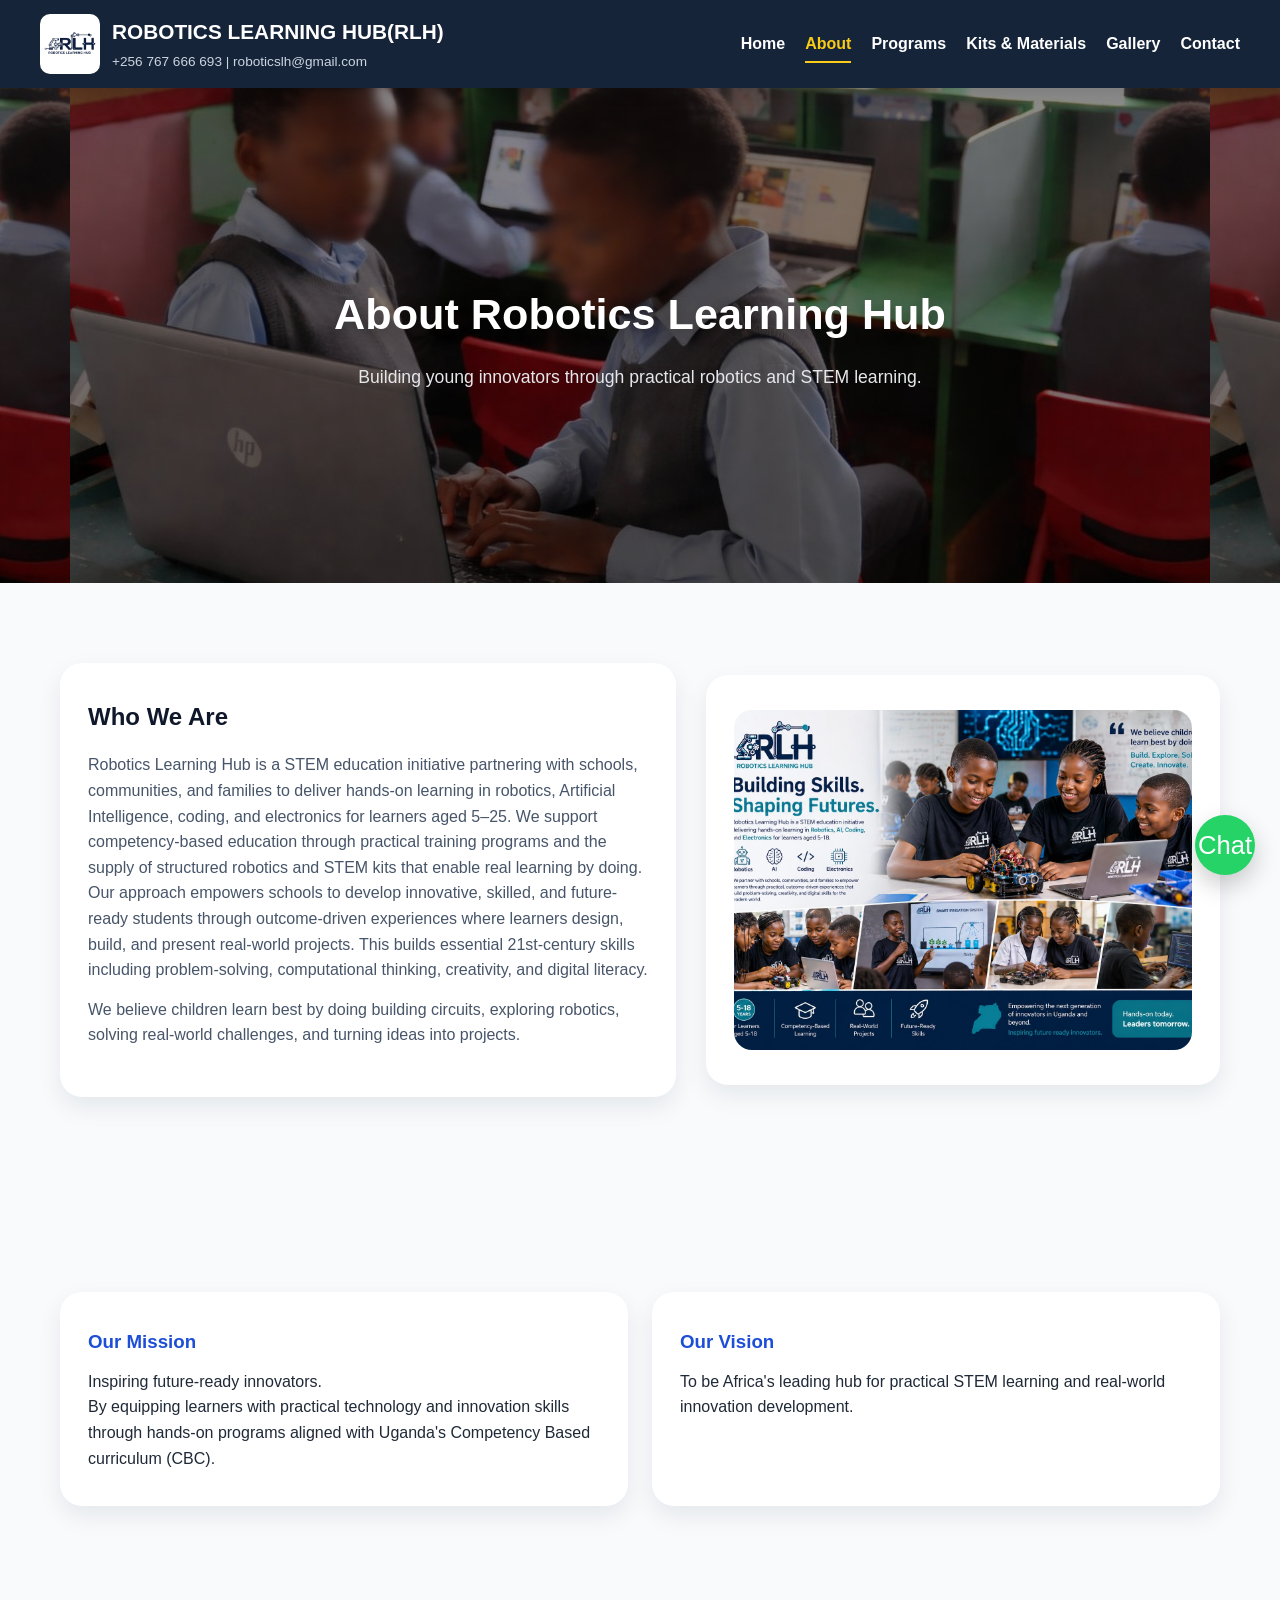
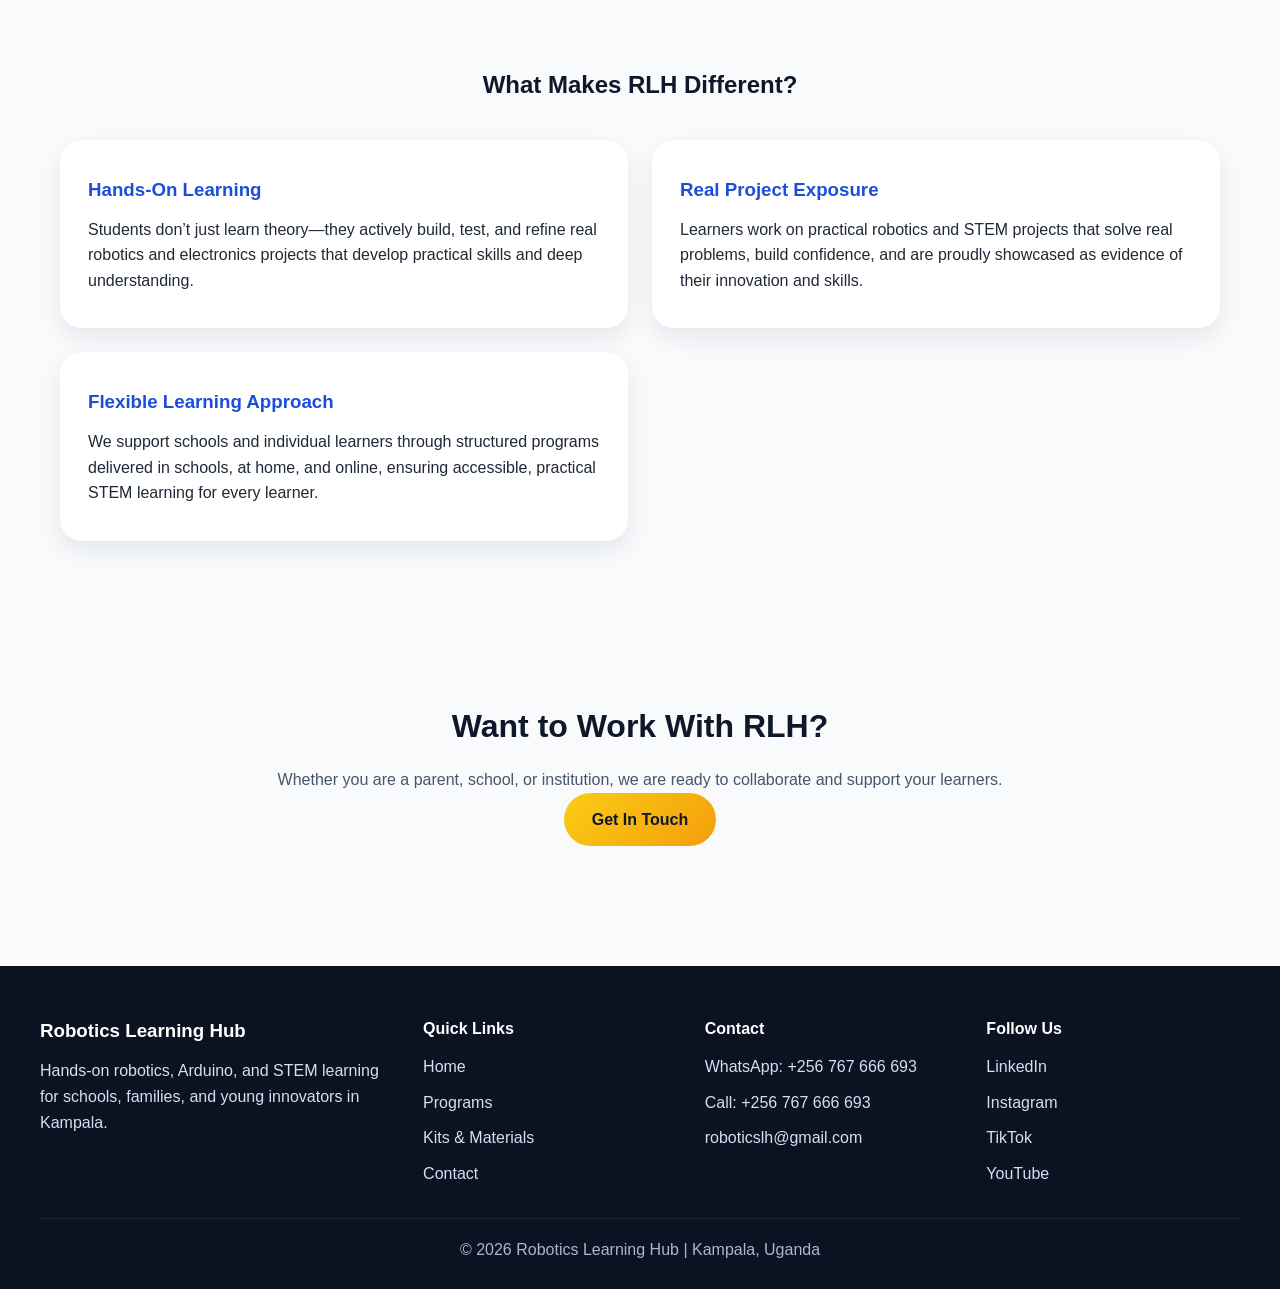
==== about.html @ 77f999e0 "Initial commit after setup" ====
<!DOCTYPE html>
<html lang="en">
<head>
  <meta charset="UTF-8" />
  <meta name="viewport" content="width=device-width, initial-scale=1.0" />
  <title>About Us | Robotics Learning Hub</title>
  <link rel="stylesheet" href="css/style.css" />
</head>
<body>
  <header>
    <div class="logo-container">
      <img src="images/logo.jpg" alt="RLH Logo" class="logo" />
      <div class="brand-text">
        <h1>ROBOTICS LEARNING HUB(RLH)</h1>
        <span>+256 767 666 693 | roboticslh@gmail.com</span>
      </div>
    </div>

    <div class="menu-toggle" id="menu-toggle">
      <span></span>
      <span></span>
      <span></span>
    </div>

    <nav id="navbar">
      <a href="index.html">Home</a>
      <a href="about.html" class="active-link">About</a>
      <a href="programs.html">Programs</a>
      <a href="kits.html">Kits & Materials</a>
      <a href="gallery.html">Gallery</a>
      <a href="contact.html">Contact</a>
    </nav>
  </header>

  <section class="page-hero about-hero">
    <div class="page-hero-overlay"></div>
    <div class="page-hero-content">
      <h2>About Robotics Learning Hub</h2>
      <p>Building young innovators through practical robotics and STEM learning.</p>
    </div>
  </section>

  <section class="about-main-section reveal">
    <div class="about-grid">
      <div class="about-text-card">
        <h2>Who We Are</h2>
        <p>
          Robotics Learning Hub is a STEM education initiative partnering with schools, communities, and families to deliver hands-on learning in robotics, Artificial Intelligence, coding, and electronics for learners aged 5–25. We support competency-based education through practical training programs and the supply of structured robotics and STEM kits that enable real learning by doing. Our approach empowers schools to develop innovative, skilled, and future-ready students through outcome-driven experiences where learners design, build, and present real-world projects. This builds essential 21st-century skills including problem-solving, computational thinking, creativity, and digital literacy.
        </p>
        <p>
          We believe children learn best by doing building circuits, exploring robotics, solving real-world challenges, and turning ideas into projects.
        </p>
      </div>

      <div class="about-image-card">
        <img src="images/aboutus.jpg" alt="RLH students learning robotics" loading="lazy" decoding="async" />
      </div>
    </div>
  </section>

  <section class="mission-vision-section reveal">
    <div class="mission-vision-grid">
      <div class="mv-card">
        <h3>Our Mission</h3>
        <p>
          Inspiring future-ready innovators. <br> By equipping learners with practical technology and innovation skills through hands-on programs aligned with Uganda's Competency Based curriculum (CBC).
        </p>
      </div>

      <div class="mv-card">
        <h3>Our Vision</h3>
        <p>
          To be Africa's leading hub for practical STEM learning and real-world innovation development.
        </p>
      </div>
    </div>
  </section>

  <section class="difference-section reveal">
    <h2>What Makes RLH Different?</h2>
    <div class="difference-grid">
      <div class="difference-card">
        <h3>Hands-On Learning</h3>
        <p>Students don’t just learn theory—they actively build, test, and refine real robotics and electronics projects that develop practical skills and deep understanding.</p>
      </div>
      <div class="difference-card">
        <h3>Real Project Exposure</h3>
        <p>Learners work on practical robotics and STEM projects that solve real problems, build confidence, and are proudly showcased as evidence of their innovation and skills.</p>
      </div>
      <div class="difference-card">
        <h3>Flexible Learning Approach</h3>
        <p>We support schools and individual learners through structured programs delivered in schools, at home, and online, ensuring accessible, practical STEM learning for every learner.</p>
    </div>
  </section>

  <section class="cta-section reveal">
    <h2>Want to Work With RLH?</h2>
    <p>Whether you are a parent, school, or institution, we are ready to collaborate and support your learners.</p>
    <a href="contact.html" class="btn primary-btn">Get In Touch</a>
  </section>

  <a href="https://wa.me/256767666693" class="whatsapp-float" target="_blank" aria-label="Chat on WhatsApp">Chat</a>

  <footer class="site-footer">
    <div class="footer-grid">
      <div class="footer-brand">
        <h3>Robotics Learning Hub</h3>
        <p>Hands-on robotics, Arduino, and STEM learning for schools, families, and young innovators in Kampala.</p>
      </div>
      <div>
        <h4>Quick Links</h4>
        <a href="index.html">Home</a>
        <a href="programs.html">Programs</a>
        <a href="kits.html">Kits & Materials</a>
        <a href="contact.html">Contact</a>
      </div>
      <div>
        <h4>Contact</h4>
        <a href="https://wa.me/256767666693" target="_blank">WhatsApp: +256 767 666 693</a>
        <a href="tel:+256767666693">Call: +256 767 666 693</a>
        <a href="https://mail.google.com/mail/?view=cm&fs=1&to=roboticslh@gmail.com" target="_blank">roboticslh@gmail.com</a>
      </div>
      <div>
        <h4>Follow Us</h4>
        <a href="https://www.linkedin.com/company/robotics-learning-hub" target="_blank">LinkedIn</a>
        <a href="https://www.instagram.com/roboticslearninghub?igsh=MTZndnVnenVyejdiOQ==" target="_blank">Instagram</a>
        <a href="https://www.tiktok.com/@roboticslearningh?_r=1&_t=ZS-95N06qeUDLu" target="_blank">TikTok</a>
        <a href="https://www.youtube.com/@roboticslearningh" target="_blank">YouTube</a>
      </div>
    </div>
    <p class="footer-bottom">&copy; 2026 Robotics Learning Hub | Kampala, Uganda</p>
  </footer>

  <script src="js/script.js"></script>
</body>
</html>
---- css/style.css ----
/* =========================
   RESET & GLOBAL STYLES
========================= */
* {
  margin: 0;
  padding: 0;
  box-sizing: border-box;
  font-family: Arial, sans-serif;
}

html {
  scroll-behavior: smooth;
}

body {
  background: #f8fafc;
  color: #1f2937;
  line-height: 1.6;
  overflow-x: hidden;
}

:root {
  --brand-navy: #0f172a;
  --brand-blue: #1d4ed8;
  --brand-gold: #f59e0b;
  --brand-gold-light: #facc15;
  --brand-slate: #475569;
}

img {
  max-width: 100%;
  display: block;
}

a {
  text-decoration: none;
}

section {
  padding: 80px 20px;
}

/* =========================
   HEADER / NAVBAR
========================= */
header {
  position: sticky;
  top: 0;
  z-index: 1000;
  background: rgba(10, 25, 47, 0.95);
  backdrop-filter: blur(10px);
  color: white;
  padding: 14px 40px;
  display: flex;
  justify-content: space-between;
  align-items: center;
  box-shadow: 0 4px 15px rgba(0,0,0,0.12);
}

.logo-container {
  display: flex;
  align-items: center;
  gap: 12px;
}

.logo {
  width: 60px;
  height: 60px;
  object-fit: contain;
  border-radius: 10px;
  background: white;
  padding: 4px;
}

.brand-text h1 {
  font-size: 1.3rem;
  color: #ffffff;
}

.brand-text span {
  font-size: 0.85rem;
  color: #cbd5e1;
}

/* NAV */
nav {
  display: flex;
  gap: 20px;
}

nav a {
  color: white;
  font-weight: 600;
  position: relative;
  transition: 0.3s ease;
}

nav a:hover,
nav a.active-link {
  color: #facc15;
}

nav a::after {
  content: "";
  position: absolute;
  left: 0;
  bottom: -6px;
  width: 0%;
  height: 2px;
  background: #facc15;
  transition: 0.3s ease;
}

nav a:hover::after,
nav a.active-link::after {
  width: 100%;
}

/* HAMBURGER */
.menu-toggle {
  display: none;
  flex-direction: column;
  cursor: pointer;
  gap: 5px;
}

.menu-toggle span {
  width: 28px;
  height: 3px;
  background: white;
  border-radius: 10px;
  transition: 0.3s ease;
}

/* =========================
   HERO SECTION
========================= */
.hero {
  position: relative;
  height: 92vh;
  overflow: hidden;
  display: flex;
  align-items: center;
  justify-content: center;
  text-align: center;
}

/* Background Slider */
.hero-slider {
  position: absolute;
  inset: 0;
  z-index: 1;
}

.slide {
  position: absolute;
  inset: 0;
  background-color: #0f172a;
  background-size: cover;
  background-position: center;
  opacity: 0;
  transform: scale(1.05);
  transition: opacity 1s ease-in-out, transform 1s ease-in-out;
}

.slide.active {
  opacity: 1;
  transform: scale(1);
}

/* Overlay */
.hero-overlay {
  position: absolute;
  inset: 0;
  background: linear-gradient(
    rgba(0, 0, 0, 0.45),
    rgba(0, 0, 0, 0.55)
  );
  z-index: 2;
}

/* Hero Content */
.hero-content {
  position: relative;
  z-index: 3;
  color: white;
  max-width: 900px;
  padding: 20px;
}

.hero-content h2 {
  font-size: 3rem;
  line-height: 1.2;
  margin-bottom: 18px;
  text-shadow: 0 4px 14px rgba(0,0,0,0.35);
}

.hero-content p {
  font-size: 1.15rem;
  margin-bottom: 28px;
  color: #e5e7eb;
}

.hero-buttons {
  display: flex;
  gap: 15px;
  justify-content: center;
  flex-wrap: wrap;
}

/* =========================
   BUTTONS
========================= */
.btn,
button {
  display: inline-block;
  padding: 14px 28px;
  border-radius: 999px;
  font-weight: 700;
  transition: all 0.3s ease;
  border: none;
  cursor: pointer;
}

.primary-btn {
  background: linear-gradient(135deg, #facc15, #f59e0b);
  color: #0f172a;
}

.primary-btn:hover {
  transform: translateY(-3px);
  box-shadow: 0 10px 24px rgba(245, 158, 11, 0.35);
}

.secondary-btn {
  background: rgba(255,255,255,0.12);
  color: white;
  border: 1px solid rgba(255,255,255,0.35);
}

.secondary-btn:hover {
  background: rgba(255,255,255,0.2);
  transform: translateY(-3px);
}

/* =========================
   CONTENT WRAPPERS
========================= */
.intro-section,
.stats-section,
.highlights-section,
.why-section,
.testimonials-section,
.partners-section,
.cta-section {
  max-width: 1200px;
  margin: auto;
}

/* INTRO BOX */
.intro-box {
  background: white;
  padding: 40px;
  border-radius: 24px;
  box-shadow: 0 12px 35px rgba(15, 23, 42, 0.08);
  text-align: center;
}

.intro-box h2,
.highlights-section h2,
.why-section h2,
.testimonials-section h2,
.partners-section h2,
.cta-section h2 {
  font-size: 2rem;
  color: #0f172a;
  margin-bottom: 15px;
  text-align: center;
}

.intro-box p,
.cta-section p,
.partners-text {
  max-width: 800px;
  margin: auto;
  color: #475569;
  text-align: center;
}

.trust-strip-section {
  max-width: 1200px;
  margin: auto;
  padding-top: 0;
}

.trust-strip {
  display: grid;
  grid-template-columns: repeat(3, 1fr);
  gap: 20px;
}

.trust-pill {
  background: white;
  border-radius: 22px;
  padding: 24px;
  box-shadow: 0 10px 28px rgba(15, 23, 42, 0.08);
}

.trust-pill strong {
  display: block;
  color: var(--brand-navy);
  margin-bottom: 8px;
}

.trust-pill span {
  color: var(--brand-slate);
}

.section-heading {
  text-align: center;
  max-width: 850px;
  margin: 0 auto 35px;
}

.section-heading h2 {
  color: var(--brand-navy);
  font-size: 2rem;
  margin-bottom: 12px;
}

.section-heading p {
  color: var(--brand-slate);
}

.section-eyebrow {
  display: inline-block;
  margin-bottom: 10px;
  padding: 7px 14px;
  border-radius: 999px;
  background: #e0ecff;
  color: var(--brand-blue);
  font-weight: 700;
  font-size: 0.85rem;
  letter-spacing: 0.04em;
  text-transform: uppercase;
}

/* =========================
   STATS SECTION
========================= */
.stats-grid {
  display: grid;
  grid-template-columns: repeat(4, 1fr);
  gap: 24px;
}

.stat-card {
  background: white;
  padding: 35px 20px;
  border-radius: 22px;
  text-align: center;
  box-shadow: 0 10px 25px rgba(15, 23, 42, 0.08);
  transition: 0.3s ease;
}

.stat-card:hover {
  transform: translateY(-8px);
}

.stat-card h3 {
  font-size: 2.5rem;
  color: #1d4ed8;
  margin-bottom: 10px;
}

/* =========================
   HIGHLIGHTS / WHY / TESTIMONIALS
========================= */
.highlights-grid,
.why-grid,
.testimonials-grid,
.partners-grid {
  display: grid;
  gap: 24px;
  margin-top: 35px;
}

.highlights-grid,
.why-grid,
.testimonials-grid {
  grid-template-columns: repeat(3, 1fr);
}

.highlight-card,
.why-card,
.testimonial-card,
.partner-box {
  background: white;
  padding: 30px 25px;
  border-radius: 22px;
  box-shadow: 0 10px 25px rgba(15, 23, 42, 0.08);
  transition: 0.3s ease;
}

.highlight-card:hover,
.why-card:hover,
.testimonial-card:hover,
.partner-box:hover {
  transform: translateY(-8px);
}

.highlight-card h3,
.why-card h3 {
  color: #1d4ed8;
  margin-bottom: 12px;
}

.highlight-card img {
  width: 100%;
  height: 220px;
  object-fit: cover;
  border-radius: 16px;
  margin-bottom: 18px;
}

.testimonial-card p {
  font-style: italic;
  margin-bottom: 15px;
  color: #475569;
}

.testimonial-card h4 {
  color: #0f172a;
}

/* =========================
   PARTNERS
========================= */
.partners-grid {
  grid-template-columns: repeat(4, 1fr);
}

.partner-box {
  display: flex;
  align-items: center;
  justify-content: center;
  min-height: 120px;
  font-weight: bold;
  color: #64748b;
  text-align: center;
  border: 2px dashed #cbd5e1;
}

/* =========================
   CTA SECTION
========================= */
.cta-section {
  text-align: center;
}

/* =========================
   WHATSAPP FLOAT
========================= */
.whatsapp-float {
  position: fixed;
  bottom: 25px;
  right: 25px;
  background: #25d366;
  color: white;
  font-size: 1.6rem;
  width: 60px;
  height: 60px;
  border-radius: 50%;
  display: flex;
  align-items: center;
  justify-content: center;
  box-shadow: 0 10px 25px rgba(0,0,0,0.2);
  z-index: 1001;
  transition: 0.3s ease;
}

.whatsapp-float:hover {
  transform: scale(1.08);
}

/* =========================
   FOOTER
========================= */
footer {
  background: #0f172a;
  color: #cbd5e1;
  text-align: center;
  padding: 30px 20px;
  margin-top: 40px;
}

footer a {
  color: #facc15;
}

footer a:hover {
  text-decoration: underline;
}

.site-footer {
  background: #0b1222;
  color: #d6dfef;
  padding: 50px 20px 26px;
}

.footer-grid {
  max-width: 1200px;
  margin: 0 auto;
  display: grid;
  grid-template-columns: 1.4fr 1fr 1fr 1fr;
  gap: 28px;
  text-align: left;
}

.footer-grid h3,
.footer-grid h4 {
  color: #ffffff;
  margin-bottom: 12px;
}

.footer-grid a,
.footer-grid p {
  display: block;
  color: #d6dfef;
  margin-bottom: 10px;
}

.footer-grid a:hover {
  color: #facc15;
  text-decoration: none;
}

.footer-bottom {
  max-width: 1200px;
  margin: 22px auto 0;
  padding-top: 18px;
  border-top: 1px solid rgba(255, 255, 255, 0.08);
  color: #a9b8cf;
  text-align: center;
}

/* =========================
   SCROLL REVEAL
========================= */
/* =========================
   SCROLL REVEAL (SAFE VERSION)
========================= */
.reveal {
  opacity: 1;
  transform: translateY(0);
  transition: all 0.8s ease;
}

.reveal.hidden-reveal {
  opacity: 0;
  transform: translateY(35px);
}

.reveal.active {
  opacity: 1;
  transform: translateY(0);
}

/* =========================
   RESPONSIVE DESIGN
========================= */
@media (max-width: 992px) {
  .hero-content h2 {
    font-size: 2.4rem;
  }

  .stats-grid {
    grid-template-columns: repeat(2, 1fr);
  }

  .footer-grid,
  .trust-strip,
  .kits-order-grid,
  .highlights-grid,
  .why-grid,
  .testimonials-grid,
  .partners-grid,
  .contact-trust-grid {
    grid-template-columns: repeat(2, 1fr);
  }
}

@media (max-width: 768px) {
  header {
    padding: 14px 20px;
  }

  .menu-toggle {
    display: flex;
  }

  nav {
    position: absolute;
    top: 85px;
    right: 20px;
    background: rgba(10, 25, 47, 0.98);
    flex-direction: column;
    width: 220px;
    padding: 20px;
    border-radius: 18px;
    display: none;
    box-shadow: 0 10px 25px rgba(0,0,0,0.2);
  }

  nav.active {
    display: flex;
  }

  .hero {
    height: 85vh;
  }

  .hero-content h2 {
    font-size: 2rem;
  }

  .hero-content p {
    font-size: 1rem;
  }

  .stats-grid,
  .footer-grid,
  .trust-strip,
  .kits-order-grid,
  .highlights-grid,
  .why-grid,
  .testimonials-grid,
  .partners-grid,
  .contact-trust-grid {
    grid-template-columns: 1fr;
  }

  .intro-box {
    padding: 28px 20px;
  }

  .logo {
    width: 48px;
    height: 48px;
  }
}
/* =========================
   PAGE HERO (ABOUT / PROGRAMS)
========================= */
.page-hero {
  position: relative;
  height: 55vh;
  display: flex;
  align-items: center;
  justify-content: center;
  text-align: center;
  background-size: auto;
  background-position: center;
  overflow: hidden;
}


.about-hero {
  background-image: url('../images/2girls.jpg');
}

.programs-hero {
  background-image: url('../images/program.jpg');
}

.kits-hero {
  background-image: url('../images/robotics-kits.jpg');
}

.page-hero-overlay {
  position: absolute;
  inset: 0;
  background: linear-gradient(
    rgba(0, 0, 0, 0.45),
    rgba(0, 0, 0, 0.55)
  );
  z-index: 1;
}

.page-hero-content {
  position: relative;
  z-index: 2;
  color: white;
  max-width: 800px;
  padding: 20px;
}

.page-hero-content h2 {
  font-size: 2.7rem;
  margin-bottom: 14px;
  text-shadow: 0 4px 14px rgba(0,0,0,0.35);
}

.page-hero-content p {
  font-size: 1.1rem;
  color: #e5e7eb;
}

/* =========================
   ABOUT PAGE
========================= */
.about-main-section,
.mission-vision-section,
.difference-section,
.programs-intro-section,
.programs-main-section,
.why-programs-section {
  max-width: 1200px;
  margin: auto;
}

.about-grid {
  display: grid;
  grid-template-columns: 1.2fr 1fr;
  gap: 30px;
  align-items: center;
}

.about-text-card,
.about-image-card,
.mv-card,
.difference-card,
.premium-card {
  background: white;
  padding: 35px 28px;
  border-radius: 22px;
  box-shadow: 0 10px 25px rgba(15, 23, 42, 0.08);
  transition: 0.3s ease;
}

.about-text-card:hover,
.about-image-card:hover,
.mv-card:hover,
.difference-card:hover,
.premium-card:hover {
  transform: translateY(-8px);
}

.about-text-card h2 {
  margin-bottom: 16px;
  color: #0f172a;
}

.about-text-card p {
  color: #475569;
  margin-bottom: 14px;
}

.about-image-card img {
  width: 100%;
  height: 100%;
  min-height: 340px;
  object-fit: cover;
  border-radius: 18px;
}

.mission-vision-grid,
.difference-grid {
  display: grid;
  grid-template-columns: repeat(2, 1fr);
  gap: 24px;
  margin-top: 35px;
}

.difference-section h2,
.why-programs-section h2 {
  text-align: center;
  margin-bottom: 10px;
  color: #0f172a;
}

.mv-card h3,
.difference-card h3 {
  color: #1d4ed8;
  margin-bottom: 12px;
}

/* =========================
   PROGRAMS PAGE
========================= */
.premium-programs-grid {
  display: grid;
  grid-template-columns: repeat(3, 1fr);
  gap: 24px;
  margin-top: 35px;
}

.programs-library-layout {
  display: grid;
  grid-template-columns: 0.9fr 1.3fr;
  gap: 24px;
  align-items: start;
}

.programs-sidebar .inventory-item.is-active {
  border-color: #93c5fd;
  background: #eef6ff;
}

.program-detail-card {
  background: white;
  border-radius: 24px;
  padding: 28px;
  box-shadow: 0 14px 35px rgba(15, 23, 42, 0.08);
}

.program-detail-card h3 {
  color: var(--brand-navy);
  margin-bottom: 12px;
}

.program-detail-card p:not(.program-tag):not(.section-eyebrow) {
  color: var(--brand-slate);
}

.program-tag {
  display: inline-block;
  background: #eff6ff;
  color: #1d4ed8;
  padding: 8px 14px;
  border-radius: 999px;
  font-size: 0.9rem;
  font-weight: 600;
  margin-bottom: 16px;
}

.program-list {
  margin: 18px 0 24px;
  padding-left: 18px;
  color: #475569;
}

.program-list li {
  margin-bottom: 10px;
}

.text-link {
  color: var(--brand-blue);
  font-weight: 700;
}

.text-link:hover {
  text-decoration: underline;
}

.featured-kits-section,
.kits-order-section,
.kits-intro-section,
.kits-sales-section,
.kits-value-section,
.kits-testimonials-section,
.program-registration-section,
.contact-trust-section {
  max-width: 1200px;
  margin: auto;
}

.kits-order-grid,
.contact-trust-grid {
  display: grid;
  grid-template-columns: repeat(3, 1fr);
  gap: 24px;
}

.order-step-card,
.contact-trust-card {
  background: white;
  border-radius: 22px;
  padding: 28px 24px;
  box-shadow: 0 10px 25px rgba(15, 23, 42, 0.08);
}

.order-step-card h3,
.contact-trust-card h3 {
  color: var(--brand-navy);
  margin-bottom: 10px;
}

.order-step-card p,
.contact-trust-card p {
  color: var(--brand-slate);
}

.order-step-number {
  display: inline-flex;
  width: 40px;
  height: 40px;
  align-items: center;
  justify-content: center;
  border-radius: 50%;
  background: linear-gradient(135deg, var(--brand-gold-light), var(--brand-gold));
  color: var(--brand-navy);
  font-weight: 800;
  margin-bottom: 14px;
}

.featured-sales-grid,
.kits-grid {
  display: grid;
  gap: 24px;
}

.kits-catalog-layout {
  display: grid;
  grid-template-columns: 1.5fr 0.9fr;
  gap: 24px;
  align-items: start;
}

.featured-sales-grid {
  grid-template-columns: repeat(3, 1fr);
}

.kits-grid {
  grid-template-columns: 1fr;
}

.sales-card {
  background: white;
  border-radius: 24px;
  overflow: hidden;
  box-shadow: 0 14px 35px rgba(15, 23, 42, 0.1);
  transition: transform 0.3s ease, box-shadow 0.3s ease;
}

.sales-card:hover {
  transform: translateY(-8px);
  box-shadow: 0 20px 45px rgba(15, 23, 42, 0.14);
}

.sales-card img {
  width: 100%;
  height: 240px;
  object-fit: cover;
}

.sales-card-body {
  padding: 24px;
}

.sales-card-body h3 {
  color: var(--brand-navy);
  margin-bottom: 10px;
}

.sales-card-body p {
  color: var(--brand-slate);
}

.sales-badges {
  display: flex;
  flex-wrap: wrap;
  gap: 10px;
  margin-bottom: 14px;
}

.sales-badge {
  display: inline-flex;
  align-items: center;
  padding: 7px 12px;
  border-radius: 999px;
  background: #eff6ff;
  color: var(--brand-blue);
  font-size: 0.82rem;
  font-weight: 700;
}

.sales-badge-accent {
  background: #fff5d6;
  color: #b45309;
}

.sales-card-meta,
.sales-card-top {
  display: flex;
  align-items: center;
  justify-content: space-between;
  gap: 14px;
  margin-top: 18px;
}

.sales-card-large .program-list {
  margin-bottom: 18px;
}

.kits-search-wrap {
  max-width: 760px;
  margin: 0 auto 32px;
}

.kits-search-label {
  display: block;
  margin-bottom: 10px;
  color: var(--brand-navy);
  font-weight: 700;
}

.kits-search-input {
  width: 100%;
  padding: 16px 18px;
  border: 1px solid #cbd5e1;
  border-radius: 16px;
  font-size: 1rem;
  background: white;
  box-shadow: 0 10px 25px rgba(15, 23, 42, 0.06);
  transition: border-color 0.3s ease, box-shadow 0.3s ease;
}

.kits-search-input:focus {
  outline: none;
  border-color: var(--brand-blue);
  box-shadow: 0 0 0 4px rgba(29, 78, 216, 0.12);
}

.kits-search-status {
  margin-top: 12px;
  color: var(--brand-slate);
}

.kits-empty-state {
  margin-top: 28px;
  text-align: center;
  color: var(--brand-slate);
  font-weight: 600;
}

.inventory-sidebar {
  background: white;
  border-radius: 24px;
  padding: 24px;
  box-shadow: 0 14px 35px rgba(15, 23, 42, 0.08);
  position: sticky;
  top: 100px;
}

.inventory-sidebar h3 {
  color: var(--brand-navy);
  margin-bottom: 10px;
}

.inventory-sidebar p {
  color: var(--brand-slate);
  margin-bottom: 18px;
}

.inventory-list {
  display: flex;
  flex-direction: column;
  gap: 12px;
}

.inventory-item {
  width: 100%;
  border: 1px solid #dbe4f0;
  border-radius: 16px;
  background: #f8fbff;
  padding: 14px 16px;
  display: flex;
  align-items: center;
  justify-content: space-between;
  gap: 14px;
  text-align: left;
  transition: border-color 0.25s ease, transform 0.25s ease, box-shadow 0.25s ease;
}

.inventory-item:hover {
  transform: translateY(-2px);
  border-color: #bfdbfe;
  box-shadow: 0 8px 22px rgba(15, 23, 42, 0.08);
}

.inventory-name {
  color: var(--brand-navy);
  font-weight: 700;
}

.inventory-price {
  color: var(--brand-blue);
  font-weight: 700;
  white-space: nowrap;
}

.inventory-result {
  margin-top: 24px;
}

.inventory-result-card {
  background: #ffffff;
  border-radius: 22px;
  padding: 24px;
  box-shadow: 0 12px 30px rgba(15, 23, 42, 0.08);
}

.inventory-result-card h3 {
  color: var(--brand-navy);
  margin-bottom: 12px;
}

.inventory-result-layout {
  display: grid;
  grid-template-columns: 180px 1fr;
  gap: 20px;
  align-items: center;
}

.inventory-result-layout img {
  width: 100%;
  height: 160px;
  object-fit: cover;
  border-radius: 18px;
}

.inventory-result-content h3 {
  margin-bottom: 12px;
}

.inventory-result-prices {
  display: flex;
  align-items: center;
  gap: 14px;
}

.result-action-bar {
  margin-top: 18px;
  display: flex;
  align-items: center;
  gap: 14px;
  flex-wrap: wrap;
}

.result-note {
  color: var(--brand-slate);
  font-size: 0.95rem;
}

.cart-section {
  max-width: 1200px;
  margin: auto;
}

.cart-layout {
  display: grid;
  grid-template-columns: 1.4fr 0.8fr;
  gap: 24px;
  align-items: start;
}

.cart-card,
.cart-summary-card {
  background: white;
  border-radius: 24px;
  padding: 24px;
  box-shadow: 0 14px 35px rgba(15, 23, 42, 0.08);
}

.cart-items {
  display: flex;
  flex-direction: column;
  gap: 14px;
}

.cart-empty {
  color: var(--brand-slate);
}

.cart-item {
  display: grid;
  grid-template-columns: 1fr auto auto;
  gap: 14px;
  align-items: center;
  padding: 16px;
  border: 1px solid #e2e8f0;
  border-radius: 18px;
}

.cart-item-name {
  color: var(--brand-navy);
  font-weight: 700;
}

.cart-item-price {
  color: var(--brand-blue);
  font-weight: 700;
}

.cart-item-controls {
  display: flex;
  align-items: center;
  gap: 10px;
}

.qty-btn,
.remove-btn {
  border: 1px solid #cbd5e1;
  background: #f8fafc;
  color: var(--brand-navy);
  border-radius: 12px;
  padding: 8px 12px;
  font-weight: 700;
}

.remove-btn {
  color: #b91c1c;
}

.cart-summary-card h3 {
  color: var(--brand-navy);
  margin-bottom: 18px;
}

.cart-total-row {
  display: flex;
  justify-content: space-between;
  align-items: center;
  margin-bottom: 20px;
  padding-bottom: 16px;
  border-bottom: 1px solid #e2e8f0;
  color: var(--brand-navy);
}

.cart-customer-form {
  display: flex;
  flex-direction: column;
  gap: 10px;
}

.cart-customer-form label {
  color: var(--brand-navy);
  font-weight: 700;
}

.cart-customer-form input {
  width: 100%;
  padding: 14px;
  border: 1px solid #cbd5e1;
  border-radius: 12px;
  font-size: 0.95rem;
}

.cart-submit-btn {
  width: 100%;
  margin-top: 18px;
}

.price-tag {
  display: inline-flex;
  align-items: center;
  justify-content: center;
  padding: 9px 14px;
  border-radius: 999px;
  background: linear-gradient(135deg, var(--brand-gold-light), var(--brand-gold));
  color: var(--brand-navy);
  font-weight: 800;
  white-space: nowrap;
}

.price-stack {
  display: flex;
  flex-direction: column;
  align-items: flex-end;
  gap: 6px;
}

.price-was {
  color: #94a3b8;
  font-weight: 700;
  text-decoration: line-through;
}

.program-registration-card {
  background: linear-gradient(135deg, #0f172a, #16315f);
  color: white;
  padding: 34px;
  border-radius: 26px;
  display: flex;
  align-items: center;
  justify-content: space-between;
  gap: 24px;
  box-shadow: 0 18px 40px rgba(15, 23, 42, 0.18);
}

.program-registration-card h2 {
  margin-bottom: 12px;
}

.program-registration-card p:not(.section-eyebrow) {
  color: #dbe7ff;
  max-width: 720px;
}

/* =========================
   RESPONSIVE EXTRA
========================= */
@media (max-width: 992px) {
  .about-grid,
  .mission-vision-grid,
  .difference-grid,
  .premium-programs-grid,
  .kits-order-grid,
  .contact-trust-grid {
    grid-template-columns: 1fr;
  }

  .footer-grid,
  .featured-sales-grid,
  .kits-grid,
  .kits-catalog-layout,
  .programs-library-layout,
  .cart-layout {
    grid-template-columns: 1fr;
  }

  .page-hero-content h2 {
    font-size: 2.2rem;
  }

  .program-registration-card {
    flex-direction: column;
    align-items: flex-start;
  }
}

@media (max-width: 768px) {
  .page-hero {
    height: 45vh;
  }

  .page-hero-content h2 {
    font-size: 1.9rem;
  }

  .page-hero-content p {
    font-size: 1rem;
  }

  .about-image-card img {
    min-height: 250px;
  }

  .sales-card-top,
  .sales-card-meta {
    flex-direction: column;
    align-items: flex-start;
  }

  .inventory-result-layout {
    grid-template-columns: 1fr;
  }

  .inventory-item,
  .inventory-result-prices {
    flex-direction: column;
    align-items: flex-start;
  }

  .result-action-bar,
  .cart-item,
  .cart-item-controls {
    grid-template-columns: 1fr;
    flex-direction: column;
    align-items: flex-start;
  }
}
/* =========================
   CONTACT PAGE HERO
========================= */
.contact-hero {
  background-image: url('../images/evening_program.jpg');
}


/* =========================
   CONTACT PAGE LAYOUT
========================= */
.contact-main-section,
.contact-info-section,
.contact-form-section,
.faq-section {
  max-width: 1200px;
  margin: auto;
}

.contact-info-grid,
.faq-grid {
  display: grid;
  grid-template-columns: repeat(3, 1fr);
  gap: 24px;
  margin-top: 35px;
}

.contact-info-card,
.faq-card,
.contact-form-card,
.contact-form-text {
  background: white;
  padding: 35px 28px;
  border-radius: 22px;
  box-shadow: 0 10px 25px rgba(15, 23, 42, 0.08);
  transition: 0.3s ease;
}

.contact-info-card:hover,
.faq-card:hover,
.contact-form-card:hover,
.contact-form-text:hover {
  transform: translateY(-8px);
}

.contact-info-card h3,
.faq-card h3,
.contact-form-text h2 {
  color: #1d4ed8;
  margin-bottom: 12px;
}

.contact-info-card p,
.faq-card p,
.contact-form-text p,
.contact-form-text li {
  color: #475569;
}

.contact-form-wrapper {
  display: grid;
  grid-template-columns: 1fr 1.2fr;
  gap: 28px;
  align-items: start;
}

.contact-form-text ul {
  margin-top: 18px;
  padding-left: 18px;
}

.contact-form-text li {
  margin-bottom: 10px;
}

/* Contact form tweaks */
.contact-form-card .contact-form {
  max-width: 100%;
  margin: 0;
  padding: 0;
  background: transparent;
  box-shadow: none;
}

/* =========================
   RESPONSIVE CONTACT
========================= */
@media (max-width: 992px) {
  .contact-info-grid,
  .faq-grid,
  .contact-form-wrapper {
    grid-template-columns: 1fr;
  }
}
/* =========================
   GALLERY PAGE HERO
========================= */
.gallery-hero {
  background-image: url('../images/weekend_program.jpg');
}

/* =========================
   GALLERY PAGE LAYOUT
========================= */
.gallery-main-section,
.gallery-showcase-section,
.gallery-message-section {
  max-width: 1200px;
  margin: auto;
}

.premium-gallery-grid {
  display: grid;
  grid-template-columns: repeat(3, 1fr);
  gap: 22px;
  margin-top: 35px;
}

.gallery-item {
  background: white;
  padding: 10px;
  border-radius: 22px;
  box-shadow: 0 10px 25px rgba(15, 23, 42, 0.08);
  overflow: hidden;
  transition: 0.35s ease;
}

.gallery-item:hover {
  transform: translateY(-8px);
}

.gallery-item img {
  width: 100%;
  height: 280px;
  object-fit: cover;
  border-radius: 16px;
  transition: 0.4s ease;
}

.gallery-item:hover img {
  transform: scale(1.05);
}

.gallery-message-card {
  background: white;
  padding: 40px 30px;
  border-radius: 24px;
  box-shadow: 0 12px 35px rgba(15, 23, 42, 0.08);
  text-align: center;
}

.gallery-message-card h2 {
  color: #0f172a;
  margin-bottom: 14px;
}

.gallery-message-card p {
  color: #475569;
  max-width: 800px;
  margin: auto;
}

/* =========================
   RESPONSIVE GALLERY
========================= */
@media (max-width: 992px) {
  .premium-gallery-grid {
    grid-template-columns: repeat(2, 1fr);
  }
}

@media (max-width: 768px) {
  .premium-gallery-grid {
    grid-template-columns: 1fr;
  }

  .gallery-item img {
    height: 240px;
  }
}

/* New contact style */
.contact-hero {
  background: url('../images/exhibition.png') center/cover no-repeat;
  color: #fff;
}

.contact-options-grid {
  display: grid;
  grid-template-columns: repeat(auto-fit, minmax(220px, 1fr));
  gap: 20px;
  padding: 40px;
}

.contact-option-card {
  padding: 25px;
  border-radius: 12px;
  background: #fff;
  text-align: center;
  text-decoration: none;
  color: #000;
  box-shadow: 0 5px 20px rgba(0,0,0,0.08);
  transition: 0.3s;
}

.contact-option-card:hover {
  transform: translateY(-5px);
}
.contact-video-section {
  position: relative;
  height: 800px;
  overflow: hidden;
}

.contact-video-section video {
  width: 100%;
  height: 100%;
  object-fit: cover;
}

.video-overlay-text {
  position: absolute;
  top: 50%;
  left: 50%;
  transform: translate(-50%, -50%);
  color: #fff;
  text-align: center;
  background: rgba(0,0,0,0.4);
  padding: 20px 30px;
  border-radius: 10px;
}
.premium-form {
  max-width: 700px;
  margin: auto;
}

.form-row {
  display: flex;
  gap: 15px;
  margin-bottom: 15px;
}

.form-row input {
  flex: 1;
}

.contact-form input,
.contact-form select,
.contact-form textarea {
  width: 100%;
  padding: 14px;
  border-radius: 8px;
  border: 1px solid #ddd;
  font-size: 0.95rem;
}

.contact-form textarea {
  min-height: 120px;
}

.submit-btn {
  width: 100%;
  margin-top: 15px;
}

.icon-circle {
  width: 70px;
  height: 70px;
  margin: 0 auto 15px;
  border-radius: 50%;
  background: #f5f7fa;
  display: flex;
  align-items: center;
  justify-content: center;
  box-shadow: 0 5px 15px rgba(0,0,0,0.08);
}

.icon-circle img {
  width: 60px;
  height: 60px;
}

.contact-option-card {
  text-align: center;
  padding: 25px;
  border-radius: 12px;
  background: #fff;
  text-decoration: none;
  color: #000;
  transition: 0.3s;
}

.contact-option-card:hover {
  transform: translateY(-6px);
}

.contact-option-card h3 {
  margin-bottom: 10px;
}

/* SECTION BACKGROUND */
.contact-form-section {
  background: linear-gradient(135deg, #f5f7fa, #e4ecf7);
  padding: 60px 20px;
}

/* FORM CONTAINER */
.contact-form-container {
  max-width: 800px;
  margin: auto;
  background: #ffffff;
  padding: 40px;
  border-radius: 16px;
  border: 1px solid #e0e6ed;
  box-shadow: 0 20px 50px rgba(0,0,0,0.08);
}

/* HEADER */
.contact-form-header {
  text-align: center;
  margin-bottom: 25px;
}

/* ROW */
.form-row {
  display: flex;
  gap: 15px;
  margin-bottom: 15px;
}

/* INPUTS */
.contact-form input,
.contact-form select,
.contact-form textarea {
  width: 100%;
  padding: 14px;
  border-radius: 8px;
  border: 1px solid #ccd6e0;
  font-size: 0.95rem;
  transition: all 0.3s ease;
}

/* FOCUS EFFECT */
.contact-form input:focus,
.contact-form select:focus,
.contact-form textarea:focus {
  border-color: #007bff;
  box-shadow: 0 0 0 3px rgba(0,123,255,0.1);
  outline: none;
}

/* TEXTAREA */
.contact-form textarea {
  min-height: 130px;
}

/* BUTTON */
.submit-btn {
  width: 100%;
  padding: 14px;
  margin-top: 15px;
  border: none;
  border-radius: 10px;
  background: linear-gradient(135deg, #007bff, #0056b3);
  color: #fff;
  font-size: 1rem;
  font-weight: 600;
  cursor: pointer;
  transition: all 0.3s ease;
  position: relative;
  overflow: hidden;
}

/* HOVER EFFECT */
.submit-btn:hover {
  transform: translateY(-2px);
  box-shadow: 0 10px 25px rgba(0,123,255,0.3);
}

/* CLICK EFFECT */
.submit-btn:active {
  transform: scale(0.98);
}

/* RESPONSIVE */
@media (max-width: 768px) {
  .form-row {
    flex-direction: column;
  }
}

.form-message {
  margin-top: 15px;
  font-size: 0.9rem;
  text-align: center;
}

.form-message.error {
  color: #d9534f;
}

.form-message.success {
  color: #28a745;
}

.form-message.loading {
  color: #007bff;
}

.contact-helper-text {
  margin-top: 16px;
  text-align: center;
  color: var(--brand-slate);
  font-size: 0.92rem;
}
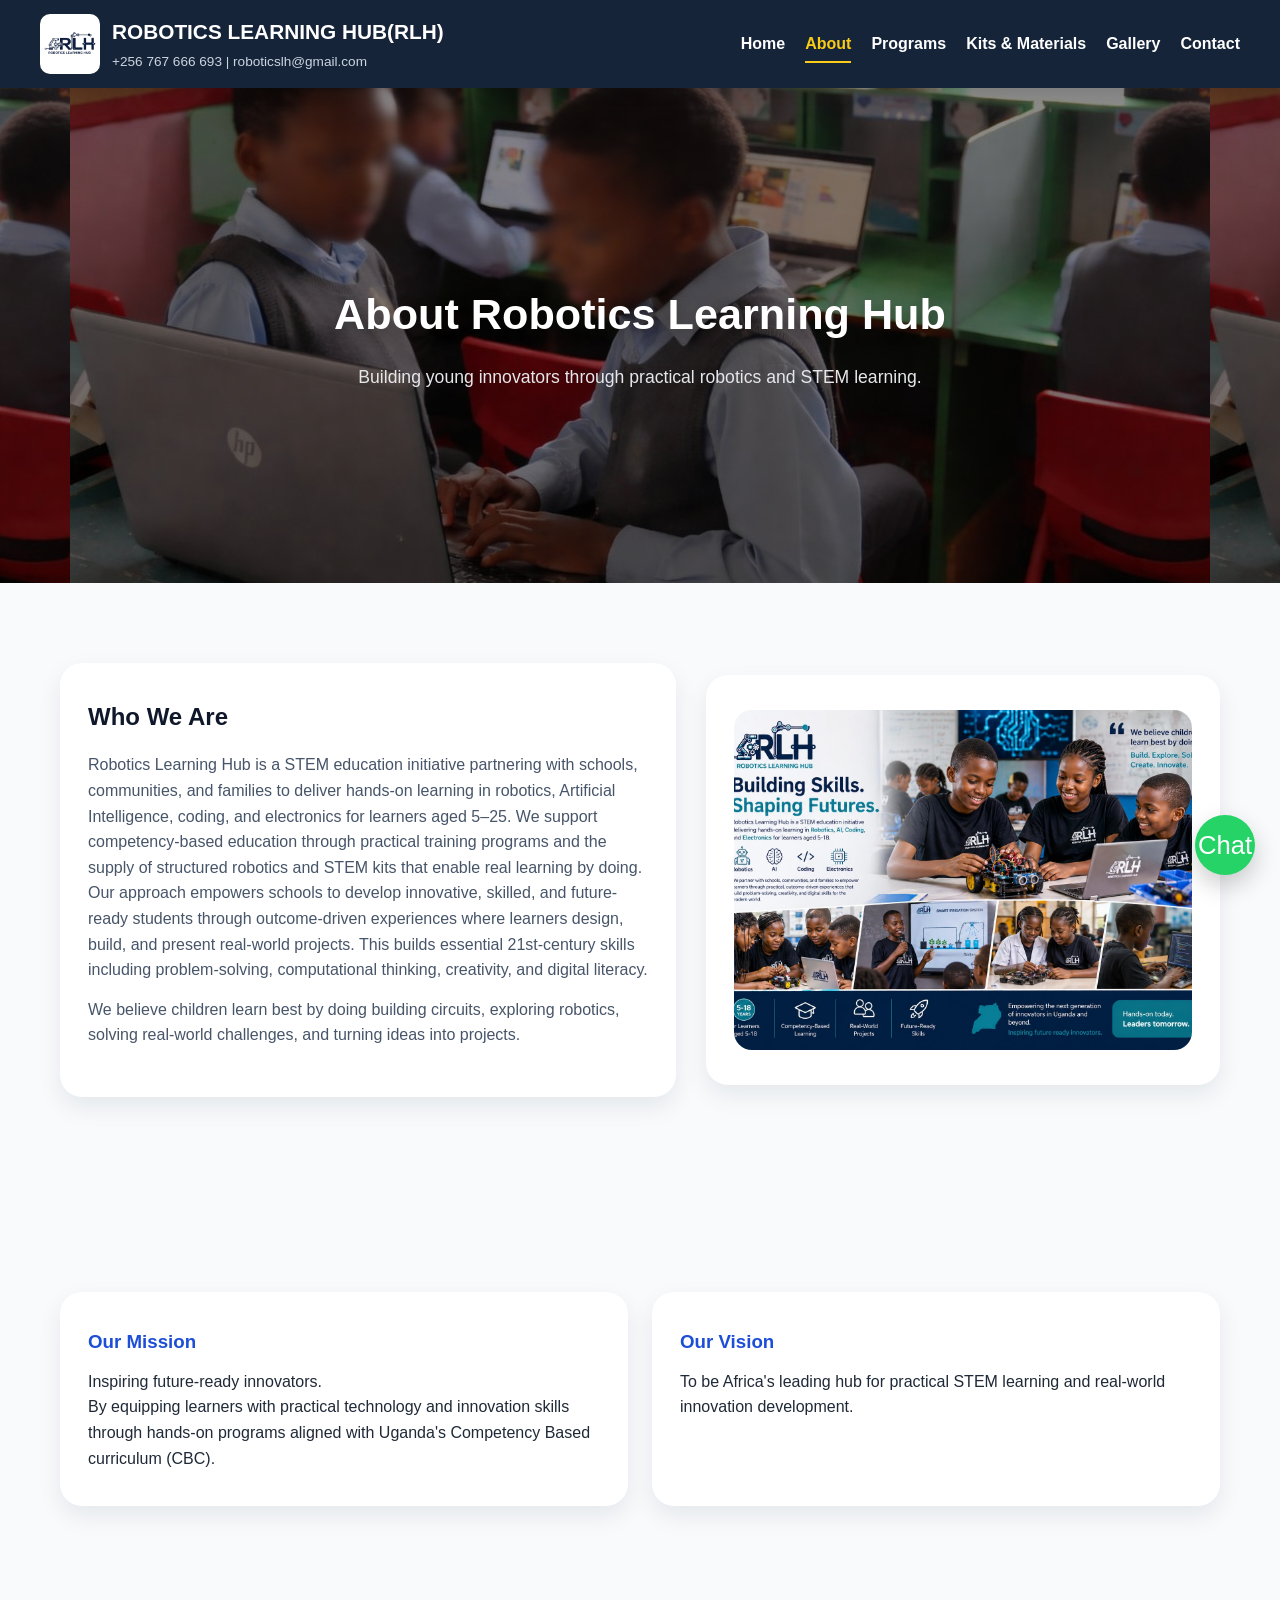
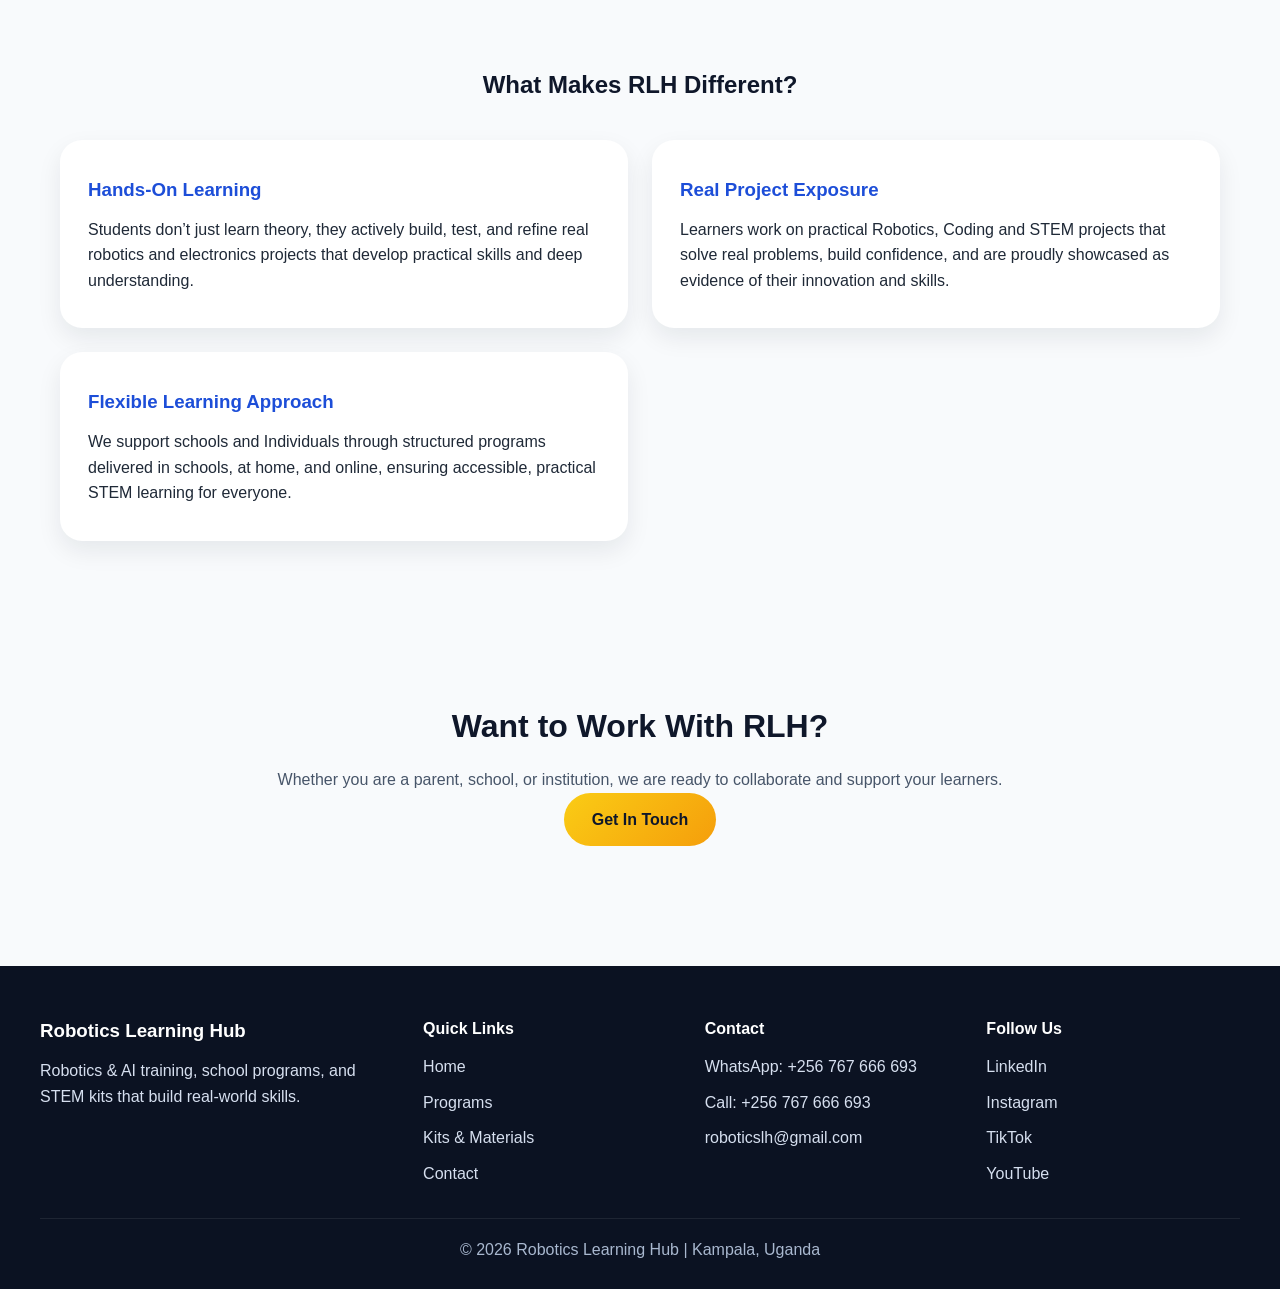
==== commit b955931c: "New update" ====
--- a/about.html
+++ b/about.html
@@ -81,15 +81,15 @@
     <div class="difference-grid">
       <div class="difference-card">
         <h3>Hands-On Learning</h3>
-        <p>Students don’t just learn theory—they actively build, test, and refine real robotics and electronics projects that develop practical skills and deep understanding.</p>
+        <p>Students don’t just learn theory, they actively build, test, and refine real robotics and electronics projects that develop practical skills and deep understanding.</p>
       </div>
       <div class="difference-card">
         <h3>Real Project Exposure</h3>
-        <p>Learners work on practical robotics and STEM projects that solve real problems, build confidence, and are proudly showcased as evidence of their innovation and skills.</p>
+        <p>Learners work on practical Robotics, Coding and STEM projects that solve real problems, build confidence, and are proudly showcased as evidence of their innovation and skills.</p>
       </div>
       <div class="difference-card">
         <h3>Flexible Learning Approach</h3>
-        <p>We support schools and individual learners through structured programs delivered in schools, at home, and online, ensuring accessible, practical STEM learning for every learner.</p>
+        <p>We support schools and Individuals through structured programs delivered in schools, at home, and online, ensuring accessible, practical STEM learning for everyone.</p>
     </div>
   </section>
 
@@ -105,7 +105,7 @@
     <div class="footer-grid">
       <div class="footer-brand">
         <h3>Robotics Learning Hub</h3>
-        <p>Hands-on robotics, Arduino, and STEM learning for schools, families, and young innovators in Kampala.</p>
+        <p>Robotics & AI training, school programs, and STEM kits that build real-world skills.</p>
       </div>
       <div>
         <h4>Quick Links</h4>
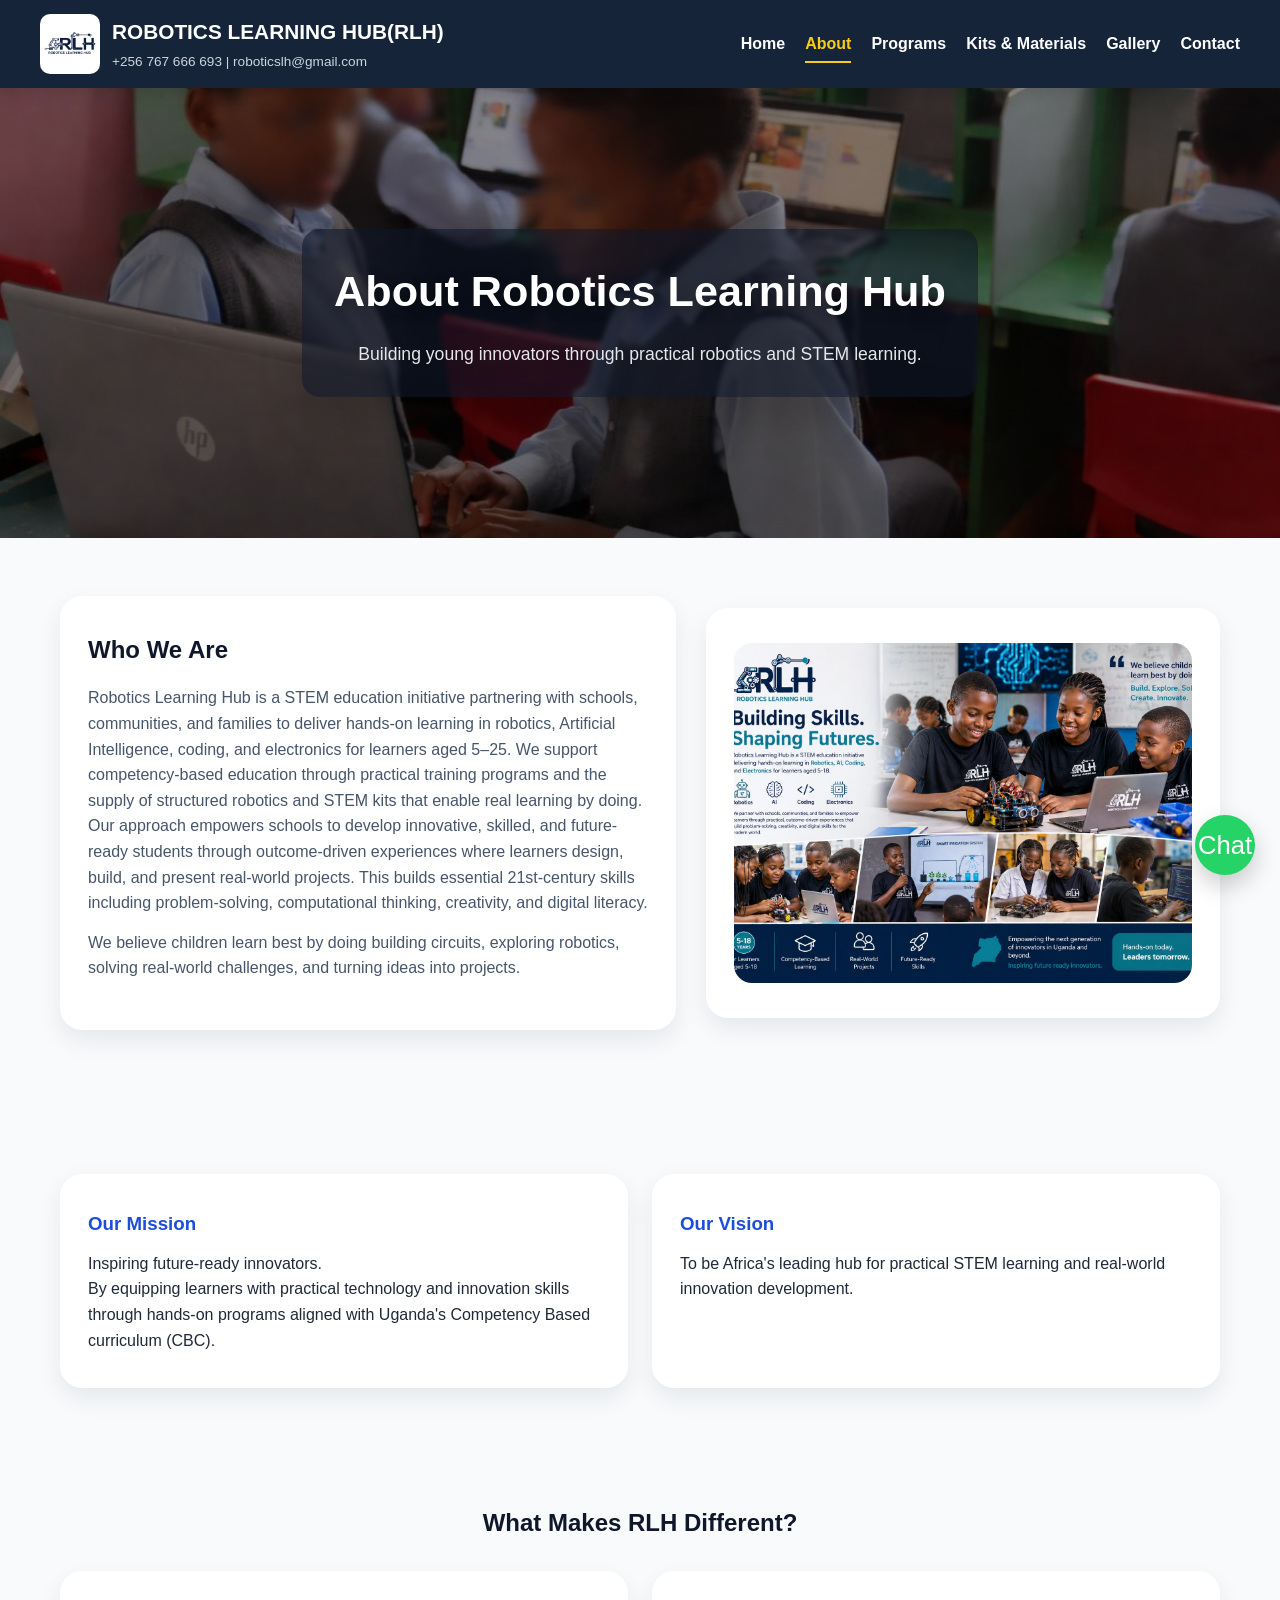
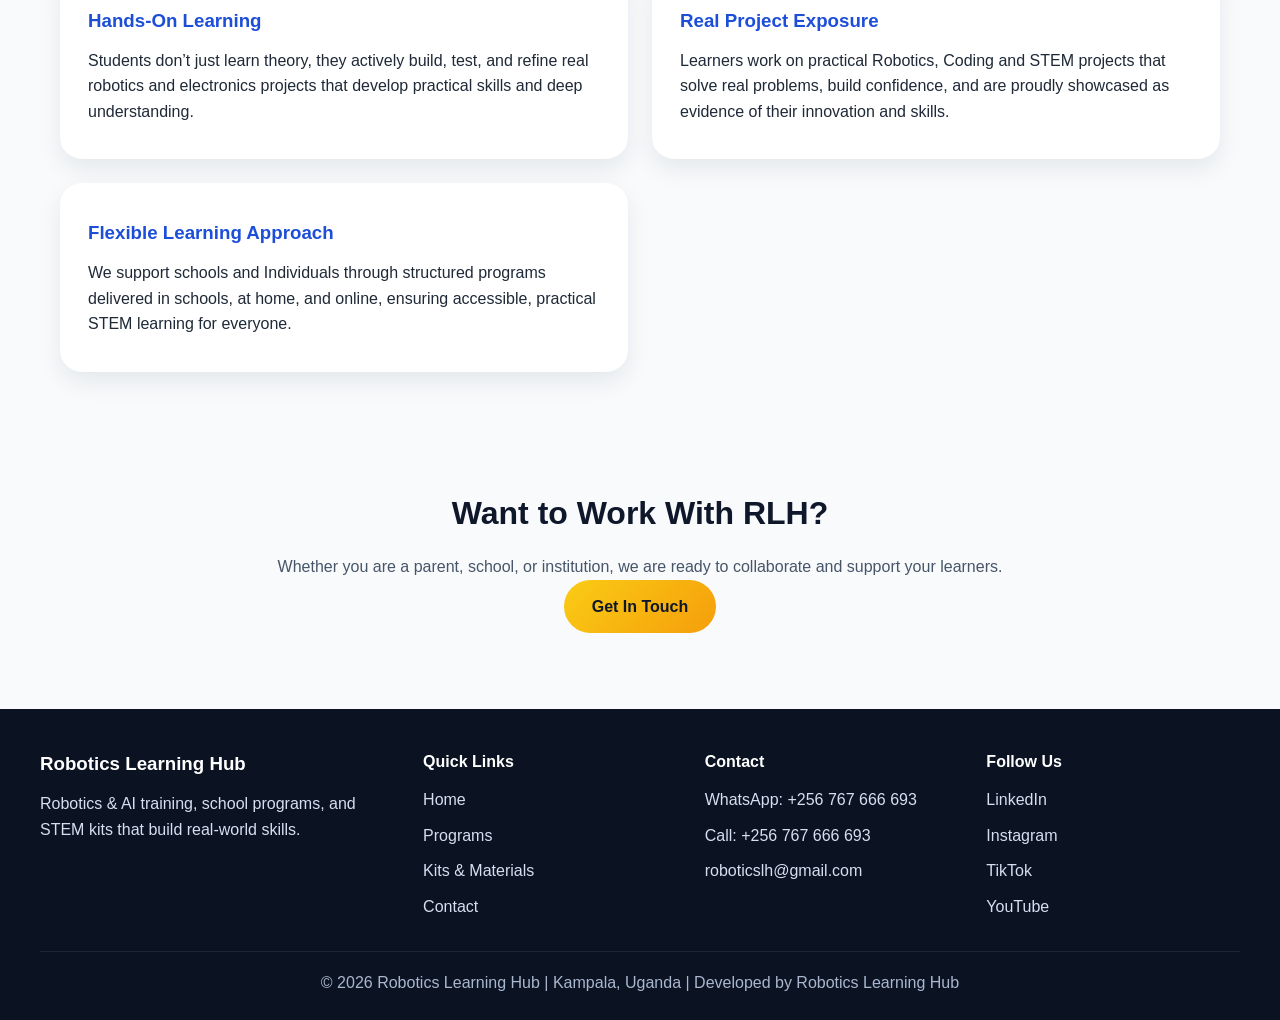
==== commit 6ffefee9: "Next Update3" ====
--- a/about.html
+++ b/about.html
@@ -4,12 +4,13 @@
   <meta charset="UTF-8" />
   <meta name="viewport" content="width=device-width, initial-scale=1.0" />
   <title>About Us | Robotics Learning Hub</title>
+  <link rel="icon" type="image/jpeg" href="images/logo.jpg" />
   <link rel="stylesheet" href="css/style.css" />
 </head>
 <body>
   <header>
     <div class="logo-container">
-      <img src="images/logo.jpg" alt="RLH Logo" class="logo" />
+      <img src="images/logo.jpg" alt="RLH Logo" class="logo" width="60" height="60" />
       <div class="brand-text">
         <h1>ROBOTICS LEARNING HUB(RLH)</h1>
         <span>+256 767 666 693 | roboticslh@gmail.com</span>
@@ -128,7 +129,7 @@
         <a href="https://www.youtube.com/@roboticslearningh" target="_blank">YouTube</a>
       </div>
     </div>
-    <p class="footer-bottom">&copy; 2026 Robotics Learning Hub | Kampala, Uganda</p>
+    <p class="footer-bottom">&copy; 2026 Robotics Learning Hub | Kampala, Uganda | Developed by Robotics Learning Hub</p>
   </footer>
 
   <script src="js/script.js"></script>
--- a/css/style.css
+++ b/css/style.css
@@ -37,7 +37,7 @@
 }
 
 section {
-  padding: 80px 20px;
+  padding: 58px 20px;
 }
 
 /* =========================
@@ -260,7 +260,7 @@
 /* INTRO BOX */
 .intro-box {
   background: white;
-  padding: 40px;
+  padding: 32px;
   border-radius: 24px;
   box-shadow: 0 12px 35px rgba(15, 23, 42, 0.08);
   text-align: center;
@@ -382,7 +382,7 @@
 .partners-grid {
   display: grid;
   gap: 24px;
-  margin-top: 35px;
+  margin-top: 28px;
 }
 
 .highlights-grid,
@@ -421,6 +421,20 @@
   object-fit: cover;
   border-radius: 16px;
   margin-bottom: 18px;
+}
+
+.highlight-card .offer-btn {
+  margin-top: 18px;
+  padding: 11px 22px;
+  border-radius: 999px;
+  background: linear-gradient(135deg, #facc15, #f59e0b);
+  color: var(--brand-navy);
+  box-shadow: 0 8px 18px rgba(245, 158, 11, 0.24);
+}
+
+.highlight-card .offer-btn:hover {
+  transform: translateY(-2px);
+  box-shadow: 0 12px 24px rgba(245, 158, 11, 0.32);
 }
 
 .testimonial-card p {
@@ -491,7 +505,7 @@
   color: #cbd5e1;
   text-align: center;
   padding: 30px 20px;
-  margin-top: 40px;
+  margin-top: 18px;
 }
 
 footer a {
@@ -505,7 +519,7 @@
 .site-footer {
   background: #0b1222;
   color: #d6dfef;
-  padding: 50px 20px 26px;
+  padding: 40px 20px 24px;
 }
 
 .footer-grid {
@@ -564,6 +578,93 @@
 .reveal.active {
   opacity: 1;
   transform: translateY(0);
+}
+
+/* =========================
+   SCHOOL NOTICE
+========================= */
+.school-notice {
+  position: fixed;
+  right: 24px;
+  bottom: 96px;
+  z-index: 1200;
+  width: min(360px, calc(100vw - 32px));
+  padding: 20px 20px 18px;
+  border-radius: 20px;
+  background: rgba(15, 23, 42, 0.94);
+  color: #ffffff;
+  border: 1px solid rgba(250, 204, 21, 0.42);
+  box-shadow: 0 22px 55px rgba(15, 23, 42, 0.28);
+  opacity: 0;
+  pointer-events: none;
+  transform: translateY(18px) scale(0.98);
+  transition: opacity 0.35s ease, transform 0.35s ease;
+}
+
+.school-notice.is-visible {
+  opacity: 1;
+  pointer-events: auto;
+  transform: translateY(0) scale(1);
+}
+
+.school-notice-kicker {
+  display: inline-flex;
+  margin-bottom: 8px;
+  padding: 5px 10px;
+  border-radius: 999px;
+  background: rgba(250, 204, 21, 0.16);
+  color: #facc15;
+  font-size: 0.78rem;
+  font-weight: 800;
+  text-transform: uppercase;
+}
+
+.school-notice h3 {
+  margin-bottom: 8px;
+  padding-right: 28px;
+  font-size: 1.08rem;
+  line-height: 1.3;
+}
+
+.school-notice p:not(.school-notice-kicker) {
+  color: #dbe7ff;
+  font-size: 0.92rem;
+  line-height: 1.5;
+}
+
+.school-notice-link {
+  display: inline-flex;
+  align-items: center;
+  justify-content: center;
+  margin-top: 14px;
+  padding: 10px 16px;
+  border-radius: 999px;
+  background: linear-gradient(135deg, #facc15, #f59e0b);
+  color: var(--brand-navy);
+  font-weight: 800;
+}
+
+.school-notice-link:hover {
+  transform: translateY(-2px);
+  box-shadow: 0 10px 22px rgba(245, 158, 11, 0.28);
+}
+
+.school-notice-close {
+  position: absolute;
+  top: 12px;
+  right: 12px;
+  width: 28px;
+  height: 28px;
+  padding: 0;
+  border-radius: 50%;
+  background: rgba(255, 255, 255, 0.12);
+  color: #ffffff;
+  font-size: 1rem;
+  line-height: 1;
+}
+
+.school-notice-close:hover {
+  background: rgba(255, 255, 255, 0.2);
 }
 
 /* =========================
@@ -624,6 +725,11 @@
     font-size: 2rem;
   }
 
+  .school-notice {
+    right: 16px;
+    bottom: 84px;
+  }
+
   .hero-content p {
     font-size: 1rem;
   }
@@ -654,12 +760,14 @@
 ========================= */
 .page-hero {
   position: relative;
-  height: 55vh;
+  height: 50vh;
   display: flex;
   align-items: center;
   justify-content: center;
   text-align: center;
-  background-size: auto;
+  background-color: #0f172a;
+  background-repeat: no-repeat;
+  background-size: cover;
   background-position: center;
   overflow: hidden;
 }
@@ -692,7 +800,11 @@
   z-index: 2;
   color: white;
   max-width: 800px;
-  padding: 20px;
+  padding: 28px 32px;
+  border-radius: 18px;
+  background: rgba(15, 23, 42, 0.58);
+  box-shadow: 0 18px 45px rgba(0, 0, 0, 0.18);
+  backdrop-filter: blur(2px);
 }
 
 .page-hero-content h2 {
@@ -769,7 +881,7 @@
   display: grid;
   grid-template-columns: repeat(2, 1fr);
   gap: 24px;
-  margin-top: 35px;
+  margin-top: 28px;
 }
 
 .difference-section h2,
@@ -792,7 +904,12 @@
   display: grid;
   grid-template-columns: repeat(3, 1fr);
   gap: 24px;
-  margin-top: 35px;
+  margin-top: 28px;
+}
+
+.program-card {
+  display: flex;
+  flex-direction: column;
 }
 
 .programs-library-layout {
@@ -845,12 +962,55 @@
 }
 
 .text-link {
+  appearance: none;
+  background: transparent;
+  border: 0;
+  border-radius: 0;
+  padding: 0;
   color: var(--brand-blue);
   font-weight: 700;
+  cursor: pointer;
 }
 
 .text-link:hover {
   text-decoration: underline;
+}
+
+.program-card .read-more-toggle {
+  display: inline-flex;
+  align-items: center;
+  justify-content: center;
+  font-size: 0.95rem;
+}
+
+.program-card-actions {
+  margin-top: auto;
+  padding-top: 18px;
+  display: flex;
+  align-items: center;
+  justify-content: space-between;
+  gap: 18px;
+}
+
+.program-action-link {
+  display: inline-flex;
+  align-items: center;
+  justify-content: center;
+  min-height: 38px;
+  padding: 9px 18px;
+  border-radius: 999px;
+  background: rgba(250, 204, 21, 0.18);
+  color: var(--brand-navy);
+  border: 1px solid rgba(245, 158, 11, 0.45);
+  font-weight: 800;
+  font-size: 0.92rem;
+  white-space: nowrap;
+}
+
+.program-action-link:hover {
+  background: linear-gradient(135deg, #facc15, #f59e0b);
+  transform: translateY(-2px);
+  box-shadow: 0 10px 22px rgba(245, 158, 11, 0.24);
 }
 
 .featured-kits-section,
@@ -1080,13 +1240,44 @@
 }
 
 .inventory-name {
+  display: block;
   color: var(--brand-navy);
   font-weight: 700;
 }
 
+.inventory-copy {
+  min-width: 0;
+  display: flex;
+  flex-direction: column;
+  gap: 5px;
+}
+
+.inventory-note {
+  color: var(--brand-slate);
+  font-size: 0.78rem;
+  line-height: 1.35;
+}
+
+.inventory-price-stack {
+  flex: 0 0 auto;
+  display: flex;
+  flex-direction: column;
+  align-items: flex-end;
+  gap: 3px;
+  text-align: right;
+}
+
+.inventory-price-was {
+  color: #94a3b8;
+  font-size: 0.78rem;
+  font-weight: 700;
+  text-decoration: line-through;
+  white-space: nowrap;
+}
+
 .inventory-price {
   color: var(--brand-blue);
-  font-weight: 700;
+  font-weight: 800;
   white-space: nowrap;
 }
 
@@ -1331,8 +1522,12 @@
 }
 
 @media (max-width: 768px) {
+  section {
+    padding: 44px 16px;
+  }
+
   .page-hero {
-    height: 45vh;
+    height: 40vh;
   }
 
   .page-hero-content h2 {
@@ -1361,6 +1556,19 @@
   .inventory-result-prices {
     flex-direction: column;
     align-items: flex-start;
+  }
+
+  .inventory-price-stack {
+    align-items: flex-start;
+    text-align: left;
+  }
+
+  .program-card-actions {
+    align-items: flex-end;
+  }
+
+  .contact-video-section {
+    height: 320px;
   }
 
   .result-action-bar,
@@ -1395,7 +1603,7 @@
   display: grid;
   grid-template-columns: repeat(3, 1fr);
   gap: 24px;
-  margin-top: 35px;
+  margin-top: 28px;
 }
 
 .contact-info-card,
@@ -1486,7 +1694,7 @@
   display: grid;
   grid-template-columns: repeat(3, 1fr);
   gap: 22px;
-  margin-top: 35px;
+  margin-top: 28px;
 }
 
 .gallery-item {
@@ -1554,7 +1762,7 @@
 
 /* New contact style */
 .contact-hero {
-  background: url('../images/exhibition.png') center/cover no-repeat;
+  background-image: url('../images/exhibition.jpg');
   color: #fff;
 }
 
@@ -1581,7 +1789,7 @@
 }
 .contact-video-section {
   position: relative;
-  height: 800px;
+  height: 520px;
   overflow: hidden;
 }
 
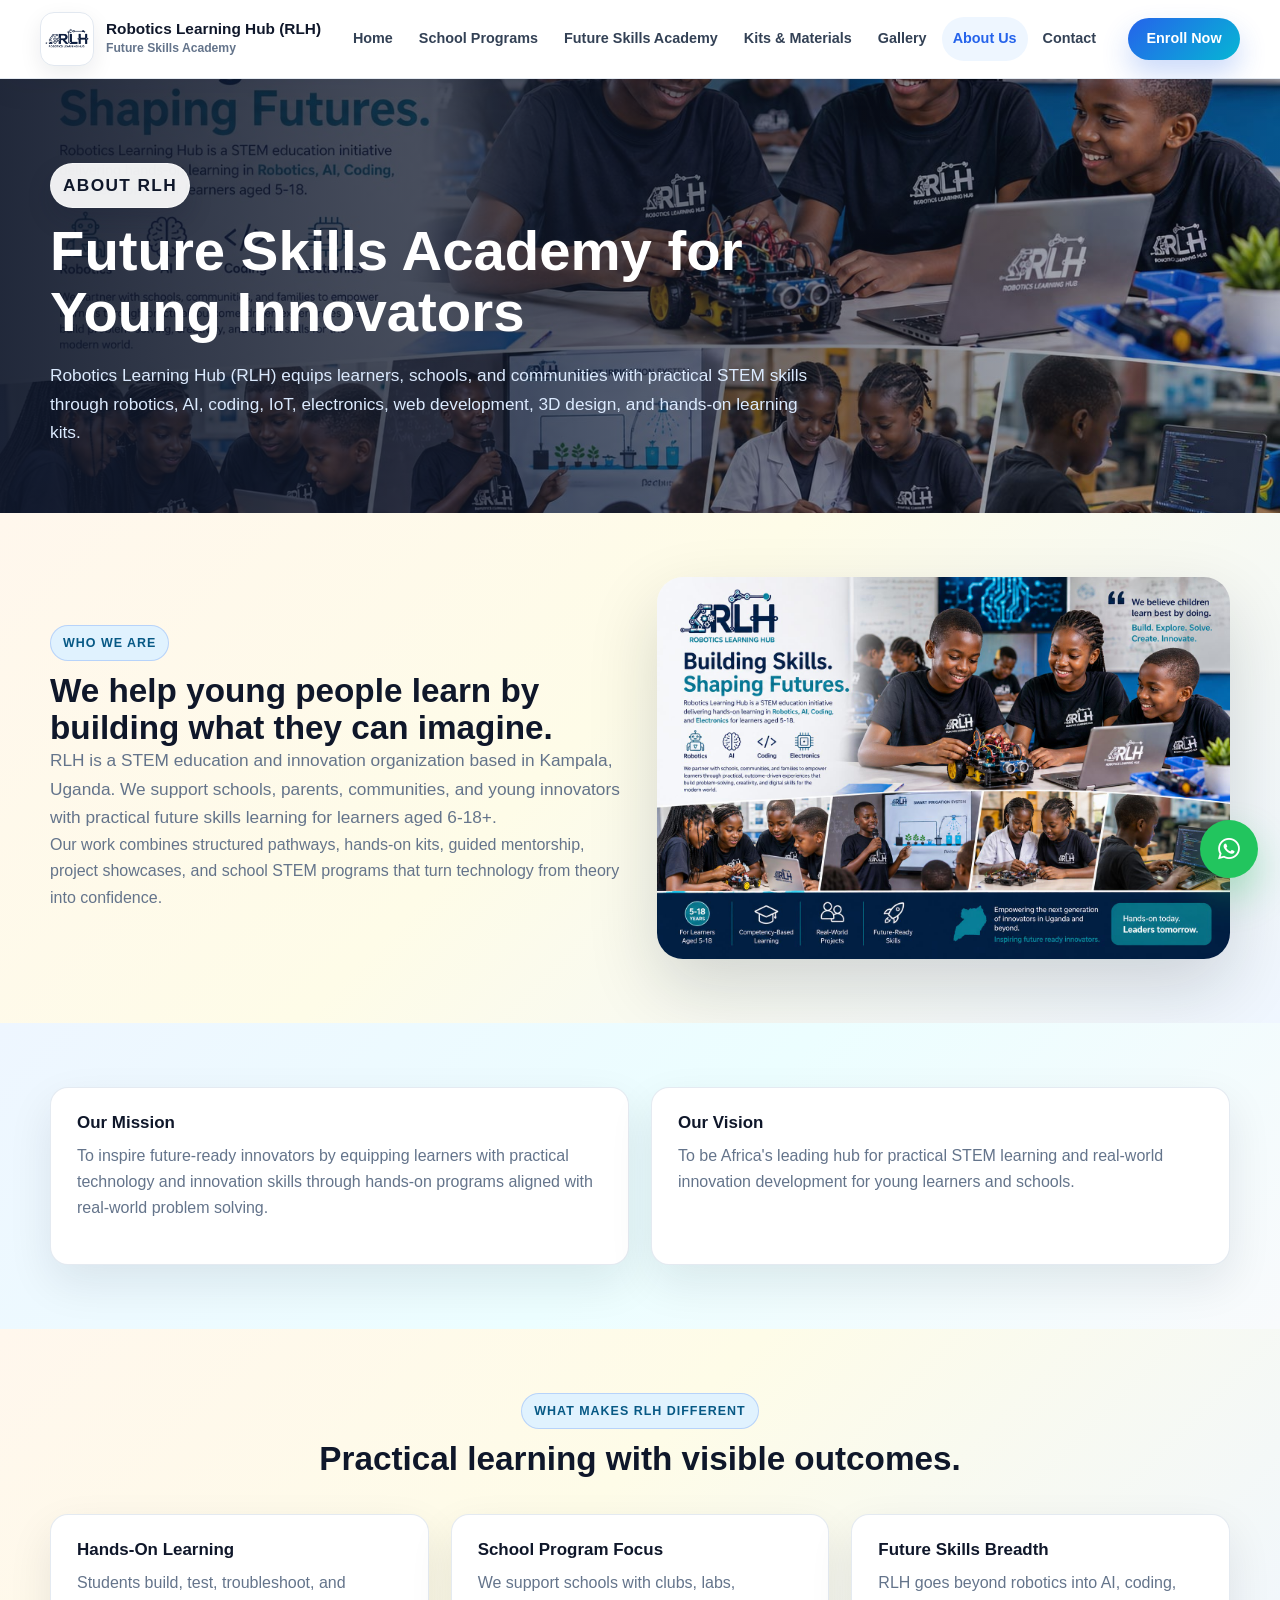
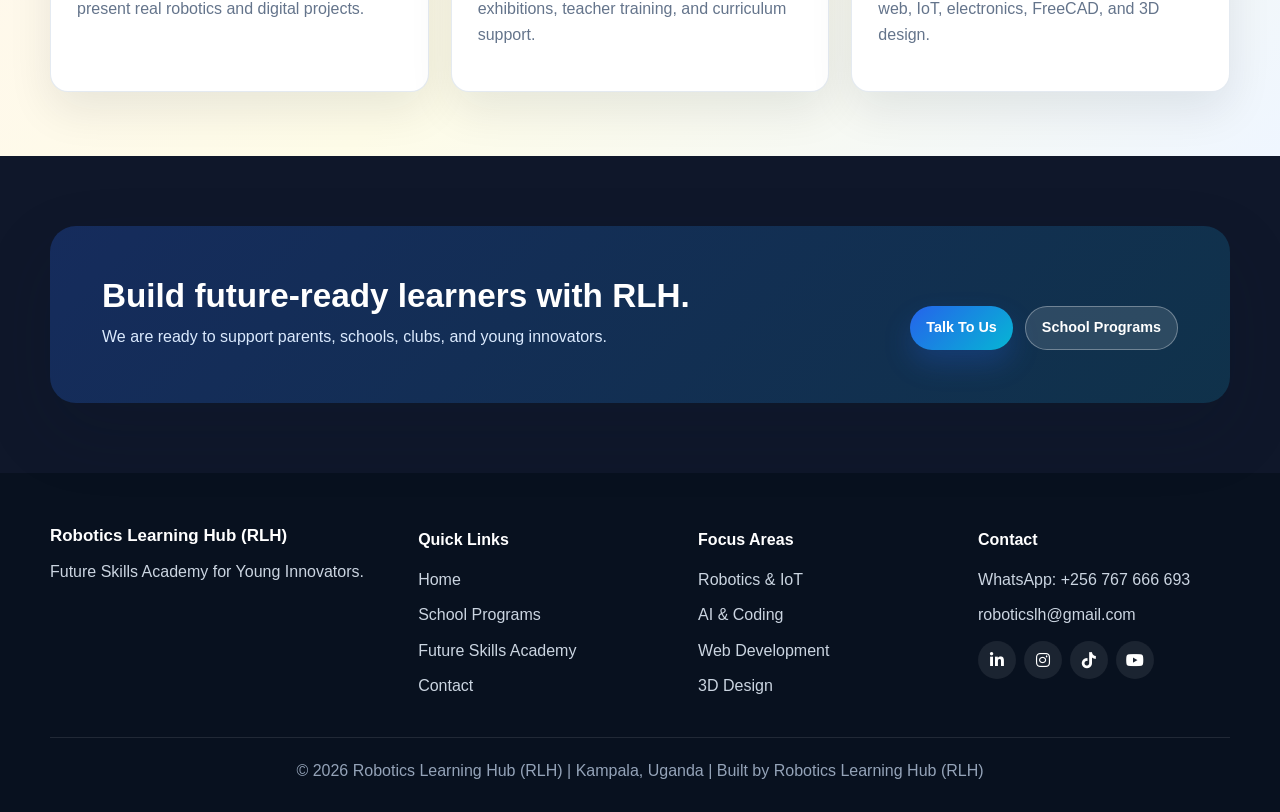
==== commit 12c8169c: "Updated website pages and added new program images" ====
--- a/about.html
+++ b/about.html
@@ -3,135 +3,22 @@
 <head>
   <meta charset="UTF-8" />
   <meta name="viewport" content="width=device-width, initial-scale=1.0" />
-  <title>About Us | Robotics Learning Hub</title>
+  <title>About Us | Robotics Learning Hub (RLH)</title>
   <link rel="icon" type="image/jpeg" href="images/logo.jpg" />
+  <link rel="stylesheet" href="https://cdnjs.cloudflare.com/ajax/libs/font-awesome/6.5.2/css/all.min.css" />
   <link rel="stylesheet" href="css/style.css" />
 </head>
 <body>
-  <header>
-    <div class="logo-container">
-      <img src="images/logo.jpg" alt="RLH Logo" class="logo" width="60" height="60" />
-      <div class="brand-text">
-        <h1>ROBOTICS LEARNING HUB(RLH)</h1>
-        <span>+256 767 666 693 | roboticslh@gmail.com</span>
-      </div>
-    </div>
-
-    <div class="menu-toggle" id="menu-toggle">
-      <span></span>
-      <span></span>
-      <span></span>
-    </div>
-
-    <nav id="navbar">
-      <a href="index.html">Home</a>
-      <a href="about.html" class="active-link">About</a>
-      <a href="programs.html">Programs</a>
-      <a href="kits.html">Kits & Materials</a>
-      <a href="gallery.html">Gallery</a>
-      <a href="contact.html">Contact</a>
-    </nav>
-  </header>
-
-  <section class="page-hero about-hero">
-    <div class="page-hero-overlay"></div>
-    <div class="page-hero-content">
-      <h2>About Robotics Learning Hub</h2>
-      <p>Building young innovators through practical robotics and STEM learning.</p>
-    </div>
-  </section>
-
-  <section class="about-main-section reveal">
-    <div class="about-grid">
-      <div class="about-text-card">
-        <h2>Who We Are</h2>
-        <p>
-          Robotics Learning Hub is a STEM education initiative partnering with schools, communities, and families to deliver hands-on learning in robotics, Artificial Intelligence, coding, and electronics for learners aged 5–25. We support competency-based education through practical training programs and the supply of structured robotics and STEM kits that enable real learning by doing. Our approach empowers schools to develop innovative, skilled, and future-ready students through outcome-driven experiences where learners design, build, and present real-world projects. This builds essential 21st-century skills including problem-solving, computational thinking, creativity, and digital literacy.
-        </p>
-        <p>
-          We believe children learn best by doing building circuits, exploring robotics, solving real-world challenges, and turning ideas into projects.
-        </p>
-      </div>
-
-      <div class="about-image-card">
-        <img src="images/aboutus.jpg" alt="RLH students learning robotics" loading="lazy" decoding="async" />
-      </div>
-    </div>
-  </section>
-
-  <section class="mission-vision-section reveal">
-    <div class="mission-vision-grid">
-      <div class="mv-card">
-        <h3>Our Mission</h3>
-        <p>
-          Inspiring future-ready innovators. <br> By equipping learners with practical technology and innovation skills through hands-on programs aligned with Uganda's Competency Based curriculum (CBC).
-        </p>
-      </div>
-
-      <div class="mv-card">
-        <h3>Our Vision</h3>
-        <p>
-          To be Africa's leading hub for practical STEM learning and real-world innovation development.
-        </p>
-      </div>
-    </div>
-  </section>
-
-  <section class="difference-section reveal">
-    <h2>What Makes RLH Different?</h2>
-    <div class="difference-grid">
-      <div class="difference-card">
-        <h3>Hands-On Learning</h3>
-        <p>Students don’t just learn theory, they actively build, test, and refine real robotics and electronics projects that develop practical skills and deep understanding.</p>
-      </div>
-      <div class="difference-card">
-        <h3>Real Project Exposure</h3>
-        <p>Learners work on practical Robotics, Coding and STEM projects that solve real problems, build confidence, and are proudly showcased as evidence of their innovation and skills.</p>
-      </div>
-      <div class="difference-card">
-        <h3>Flexible Learning Approach</h3>
-        <p>We support schools and Individuals through structured programs delivered in schools, at home, and online, ensuring accessible, practical STEM learning for everyone.</p>
-    </div>
-  </section>
-
-  <section class="cta-section reveal">
-    <h2>Want to Work With RLH?</h2>
-    <p>Whether you are a parent, school, or institution, we are ready to collaborate and support your learners.</p>
-    <a href="contact.html" class="btn primary-btn">Get In Touch</a>
-  </section>
-
-  <a href="https://wa.me/256767666693" class="whatsapp-float" target="_blank" aria-label="Chat on WhatsApp">Chat</a>
-
-  <footer class="site-footer">
-    <div class="footer-grid">
-      <div class="footer-brand">
-        <h3>Robotics Learning Hub</h3>
-        <p>Robotics & AI training, school programs, and STEM kits that build real-world skills.</p>
-      </div>
-      <div>
-        <h4>Quick Links</h4>
-        <a href="index.html">Home</a>
-        <a href="programs.html">Programs</a>
-        <a href="kits.html">Kits & Materials</a>
-        <a href="contact.html">Contact</a>
-      </div>
-      <div>
-        <h4>Contact</h4>
-        <a href="https://wa.me/256767666693" target="_blank">WhatsApp: +256 767 666 693</a>
-        <a href="tel:+256767666693">Call: +256 767 666 693</a>
-        <a href="https://mail.google.com/mail/?view=cm&fs=1&to=roboticslh@gmail.com" target="_blank">roboticslh@gmail.com</a>
-      </div>
-      <div>
-        <h4>Follow Us</h4>
-        <a href="https://www.linkedin.com/company/robotics-learning-hub" target="_blank">LinkedIn</a>
-        <a href="https://www.instagram.com/roboticslearninghub?igsh=MTZndnVnenVyejdiOQ==" target="_blank">Instagram</a>
-        <a href="https://www.tiktok.com/@roboticslearningh?_r=1&_t=ZS-95N06qeUDLu" target="_blank">TikTok</a>
-        <a href="https://www.youtube.com/@roboticslearningh" target="_blank">YouTube</a>
-      </div>
-    </div>
-    <p class="footer-bottom">&copy; 2026 Robotics Learning Hub | Kampala, Uganda | Developed by Robotics Learning Hub</p>
-  </footer>
-
+  <header class="site-header"><div class="nav-wrap"><a href="index.html" class="logo-container"><img src="images/logo.jpg" alt="RLH Logo" class="logo" /><span class="brand-text"><strong>Robotics Learning Hub (RLH)</strong><span>Future Skills Academy</span></span></a><nav class="navbar" id="navbar"><a href="index.html">Home</a><a href="school-programs.html">School Programs</a><a href="programs.html">Future Skills Academy</a><a href="kits.html">Kits & Materials</a><a href="gallery.html">Gallery</a><a href="about.html" class="active-link">About Us</a><a href="contact.html">Contact</a></nav><div class="nav-actions"><a href="contact.html" class="btn primary-btn nav-enroll-btn">Enroll Now</a><button class="menu-toggle" id="menu-toggle" type="button" aria-label="Open menu"><span></span><span></span><span></span></button></div></div></header>
+  <main>
+    <section class="page-hero about-hero"><div class="page-hero-content"><p class="eyebrow">About RLH</p><h1>Future Skills Academy for Young Innovators</h1><p>Robotics Learning Hub (RLH) equips learners, schools, and communities with practical STEM skills through robotics, AI, coding, IoT, electronics, web development, 3D design, and hands-on learning kits.</p></div></section>
+    <section class="reveal"><div class="container split"><div><p class="eyebrow">Who We Are</p><h2>We help young people learn by building what they can imagine.</h2><p class="lead">RLH is a STEM education and innovation organization based in Kampala, Uganda. We support schools, parents, communities, and young innovators with practical future skills learning for learners aged 6-18+.</p><p>Our work combines structured pathways, hands-on kits, guided mentorship, project showcases, and school STEM programs that turn technology from theory into confidence.</p></div><div class="school-visual"><img src="images/aboutus.jpg" alt="RLH students learning robotics" loading="lazy" decoding="async" /></div></div></section>
+    <section class="soft-band reveal"><div class="container"><div class="grid grid-2"><article class="mv-card"><h3>Our Mission</h3><p>To inspire future-ready innovators by equipping learners with practical technology and innovation skills through hands-on programs aligned with real-world problem solving.</p></article><article class="mv-card"><h3>Our Vision</h3><p>To be Africa's leading hub for practical STEM learning and real-world innovation development for young learners and schools.</p></article></div></div></section>
+    <section class="reveal"><div class="container"><div class="section-heading"><p class="eyebrow">What Makes RLH Different</p><h2>Practical learning with visible outcomes.</h2></div><div class="grid grid-3"><article class="difference-card"><h3>Hands-On Learning</h3><p>Students build, test, troubleshoot, and present real robotics and digital projects.</p></article><article class="difference-card"><h3>School Program Focus</h3><p>We support schools with clubs, labs, exhibitions, teacher training, and curriculum support.</p></article><article class="difference-card"><h3>Future Skills Breadth</h3><p>RLH goes beyond robotics into AI, coding, web, IoT, electronics, FreeCAD, and 3D design.</p></article></div></div></section>
+    <section class="dark-cta reveal"><div class="cta-panel"><div><h2>Build future-ready learners with RLH.</h2><p>We are ready to support parents, schools, clubs, and young innovators.</p></div><div class="button-row"><a href="contact.html" class="btn primary-btn">Talk To Us</a><a href="school-programs.html" class="btn ghost-btn">School Programs</a></div></div></section>
+  </main>
+  <a href="https://wa.me/256767666693" class="whatsapp-float" target="_blank" rel="noopener noreferrer" aria-label="Chat on WhatsApp"><i class="fa-brands fa-whatsapp" aria-hidden="true"></i></a>
+  <footer class="site-footer"><div class="footer-grid"><div><h3>Robotics Learning Hub (RLH)</h3><p>Future Skills Academy for Young Innovators.</p></div><div><h4>Quick Links</h4><a href="index.html">Home</a><a href="school-programs.html">School Programs</a><a href="programs.html">Future Skills Academy</a><a href="contact.html">Contact</a></div><div><h4>Focus Areas</h4><a href="programs.html">Robotics & IoT</a><a href="programs.html">AI & Coding</a><a href="programs.html">Web Development</a><a href="programs.html">3D Design</a></div><div><h4>Contact</h4><a href="https://wa.me/256767666693" target="_blank" rel="noopener noreferrer">WhatsApp: +256 767 666 693</a><a href="mailto:roboticslh@gmail.com">roboticslh@gmail.com</a><div class="footer-social"><a href="https://www.linkedin.com/company/robotics-learning-hub" target="_blank" rel="noopener noreferrer" aria-label="LinkedIn"><i class="fa-brands fa-linkedin-in" aria-hidden="true"></i></a><a href="https://www.instagram.com/roboticslearninghub?igsh=MTZndnVnenVyejdiOQ==" target="_blank" rel="noopener noreferrer" aria-label="Instagram"><i class="fa-brands fa-instagram" aria-hidden="true"></i></a><a href="https://www.tiktok.com/@roboticslearningh?_r=1&_t=ZS-95N06qeUDLu" target="_blank" rel="noopener noreferrer" aria-label="TikTok"><i class="fa-brands fa-tiktok" aria-hidden="true"></i></a><a href="https://www.youtube.com/@roboticslearningh" target="_blank" rel="noopener noreferrer" aria-label="YouTube"><i class="fa-brands fa-youtube" aria-hidden="true"></i></a></div></div></div><p class="footer-bottom">&copy; 2026 Robotics Learning Hub (RLH) | Kampala, Uganda | Built by Robotics Learning Hub (RLH)</p></footer>
   <script src="js/script.js"></script>
 </body>
 </html>
--- a/css/style.css
+++ b/css/style.css
@@ -1,11 +1,28 @@
 /* =========================
-   RESET & GLOBAL STYLES
+   RLH Future Skills Academy
 ========================= */
+:root {
+  --navy: #0f172a;
+  --navy-soft: #17213a;
+  --blue: #2563eb;
+  --cyan: #06b6d4;
+  --sky: #e0f2fe;
+  --bg: #f8fafc;
+  --card: #ffffff;
+  --text: #1e293b;
+  --muted: #64748b;
+  --line: #e2e8f0;
+  --shadow: 0 18px 45px rgba(15, 23, 42, 0.09);
+  --shadow-lg: 0 28px 70px rgba(15, 23, 42, 0.16);
+  --radius: 18px;
+  --radius-sm: 12px;
+  --max: 1180px;
+}
+
 * {
+  box-sizing: border-box;
   margin: 0;
   padding: 0;
-  box-sizing: border-box;
-  font-family: Arial, sans-serif;
 }
 
 html {
@@ -13,1133 +30,814 @@
 }
 
 body {
-  background: #f8fafc;
-  color: #1f2937;
-  line-height: 1.6;
+  background: var(--bg);
+  color: var(--text);
+  font-family: "Inter", Arial, sans-serif;
+  line-height: 1.65;
   overflow-x: hidden;
 }
 
-:root {
-  --brand-navy: #0f172a;
-  --brand-blue: #1d4ed8;
-  --brand-gold: #f59e0b;
-  --brand-gold-light: #facc15;
-  --brand-slate: #475569;
-}
-
 img {
+  display: block;
   max-width: 100%;
-  display: block;
 }
 
 a {
+  color: inherit;
   text-decoration: none;
 }
 
+button,
+input,
+select,
+textarea {
+  font: inherit;
+}
+
 section {
-  padding: 58px 20px;
-}
-
-/* =========================
-   HEADER / NAVBAR
-========================= */
-header {
+  padding: 64px 20px;
+}
+
+.container {
+  max-width: var(--max);
+  margin: 0 auto;
+}
+
+.section-heading {
+  max-width: 780px;
+  margin: 0 auto 36px;
+  text-align: center;
+}
+
+.section-heading.left {
+  margin-left: 0;
+  text-align: left;
+}
+
+.eyebrow,
+.section-eyebrow {
+  display: inline-flex;
+  align-items: center;
+  gap: 8px;
+  margin-bottom: 12px;
+  padding: 7px 12px;
+  border: 1px solid rgba(37, 99, 235, 0.22);
+  border-radius: 999px;
+  background: #e0f2fe;
+  color: #075985;
+  font-size: 0.78rem;
+  font-weight: 800;
+  letter-spacing: 0.08em;
+  text-transform: uppercase;
+}
+
+.hero .eyebrow,
+.page-hero .eyebrow,
+.dark-cta .eyebrow {
+  background: rgba(255, 255, 255, 0.92);
+  border-color: rgba(255, 255, 255, 0.44);
+  color: #0f172a;
+  box-shadow: 0 12px 24px rgba(15, 23, 42, 0.18);
+}
+
+h1,
+h2,
+h3 {
+  color: var(--navy);
+  line-height: 1.1;
+  letter-spacing: 0;
+}
+
+h1 {
+  font-size: clamp(2rem, 4.4vw, 3.55rem);
+}
+
+h2 {
+  font-size: clamp(1.45rem, 2.6vw, 2.25rem);
+}
+
+h3 {
+  font-size: 1.06rem;
+}
+
+p {
+  color: var(--muted);
+}
+
+.lead {
+  font-size: 1.08rem;
+  max-width: 720px;
+}
+
+/* Header */
+.site-header {
   position: sticky;
   top: 0;
   z-index: 1000;
-  background: rgba(10, 25, 47, 0.95);
-  backdrop-filter: blur(10px);
-  color: white;
-  padding: 14px 40px;
+  background: rgba(255, 255, 255, 0.92);
+  border-bottom: 1px solid rgba(226, 232, 240, 0.9);
+  box-shadow: 0 10px 30px rgba(15, 23, 42, 0.05);
+  backdrop-filter: blur(18px);
+}
+
+.nav-wrap {
+  max-width: 1240px;
+  min-height: 78px;
+  margin: 0 auto;
+  padding: 12px 20px;
   display: flex;
+  align-items: center;
   justify-content: space-between;
-  align-items: center;
-  box-shadow: 0 4px 15px rgba(0,0,0,0.12);
+  gap: 20px;
 }
 
 .logo-container {
   display: flex;
   align-items: center;
   gap: 12px;
+  min-width: 220px;
 }
 
 .logo {
-  width: 60px;
-  height: 60px;
+  width: 54px;
+  height: 54px;
   object-fit: contain;
-  border-radius: 10px;
-  background: white;
+  border-radius: 14px;
+  background: #fff;
+  border: 1px solid var(--line);
   padding: 4px;
-}
-
-.brand-text h1 {
-  font-size: 1.3rem;
-  color: #ffffff;
+  box-shadow: 0 8px 22px rgba(15, 23, 42, 0.08);
+}
+
+.brand-text strong {
+  display: block;
+  color: var(--navy);
+  font-size: 0.96rem;
+  font-weight: 900;
+  line-height: 1.15;
 }
 
 .brand-text span {
-  font-size: 0.85rem;
-  color: #cbd5e1;
-}
-
-/* NAV */
-nav {
+  display: block;
+  color: var(--muted);
+  font-size: 0.76rem;
+  font-weight: 600;
+}
+
+.navbar {
   display: flex;
-  gap: 20px;
-}
-
-nav a {
-  color: white;
-  font-weight: 600;
-  position: relative;
-  transition: 0.3s ease;
-}
-
-nav a:hover,
-nav a.active-link {
-  color: #facc15;
-}
-
-nav a::after {
-  content: "";
-  position: absolute;
-  left: 0;
-  bottom: -6px;
-  width: 0%;
-  height: 2px;
-  background: #facc15;
-  transition: 0.3s ease;
-}
-
-nav a:hover::after,
-nav a.active-link::after {
-  width: 100%;
-}
-
-/* HAMBURGER */
+  align-items: center;
+  justify-content: center;
+  gap: 4px;
+}
+
+.navbar a {
+  padding: 10px 11px;
+  border-radius: 999px;
+  color: #334155;
+  font-size: 0.9rem;
+  font-weight: 800;
+  white-space: nowrap;
+  transition: color 0.25s ease, background 0.25s ease;
+}
+
+.navbar a:hover,
+.navbar a.active-link {
+  background: #eef6ff;
+  color: var(--blue);
+}
+
+.nav-actions {
+  display: flex;
+  align-items: center;
+  gap: 12px;
+}
+
+.nav-actions .nav-enroll-btn {
+  min-width: 112px;
+  padding-inline: 14px;
+  white-space: nowrap;
+}
+
 .menu-toggle {
   display: none;
+  width: 44px;
+  height: 44px;
+  border: 1px solid var(--line);
+  border-radius: 12px;
+  background: #fff;
+  cursor: pointer;
+  align-items: center;
+  justify-content: center;
   flex-direction: column;
+  gap: 5px;
+}
+
+.menu-toggle span {
+  width: 20px;
+  height: 2px;
+  border-radius: 999px;
+  background: var(--navy);
+}
+
+/* Buttons */
+.btn,
+button.btn {
+  display: inline-flex;
+  align-items: center;
+  justify-content: center;
+  gap: 8px;
+  min-height: 38px;
+  padding: 9px 16px;
+  border: 0;
+  border-radius: 999px;
   cursor: pointer;
-  gap: 5px;
-}
-
-.menu-toggle span {
-  width: 28px;
-  height: 3px;
-  background: white;
-  border-radius: 10px;
-  transition: 0.3s ease;
-}
-
-/* =========================
-   HERO SECTION
-========================= */
-.hero {
-  position: relative;
-  height: 92vh;
-  overflow: hidden;
-  display: flex;
-  align-items: center;
-  justify-content: center;
-  text-align: center;
-}
-
-/* Background Slider */
-.hero-slider {
-  position: absolute;
-  inset: 0;
-  z-index: 1;
-}
-
-.slide {
-  position: absolute;
-  inset: 0;
-  background-color: #0f172a;
-  background-size: cover;
-  background-position: center;
-  opacity: 0;
-  transform: scale(1.05);
-  transition: opacity 1s ease-in-out, transform 1s ease-in-out;
-}
-
-.slide.active {
-  opacity: 1;
-  transform: scale(1);
-}
-
-/* Overlay */
-.hero-overlay {
-  position: absolute;
-  inset: 0;
-  background: linear-gradient(
-    rgba(0, 0, 0, 0.45),
-    rgba(0, 0, 0, 0.55)
-  );
-  z-index: 2;
-}
-
-/* Hero Content */
-.hero-content {
-  position: relative;
-  z-index: 3;
-  color: white;
-  max-width: 900px;
-  padding: 20px;
-}
-
-.hero-content h2 {
-  font-size: 3rem;
-  line-height: 1.2;
-  margin-bottom: 18px;
-  text-shadow: 0 4px 14px rgba(0,0,0,0.35);
-}
-
-.hero-content p {
-  font-size: 1.15rem;
-  margin-bottom: 28px;
-  color: #e5e7eb;
-}
-
-.hero-buttons {
-  display: flex;
-  gap: 15px;
-  justify-content: center;
-  flex-wrap: wrap;
-}
-
-/* =========================
-   BUTTONS
-========================= */
-.btn,
-button {
-  display: inline-block;
-  padding: 14px 28px;
-  border-radius: 999px;
-  font-weight: 700;
-  transition: all 0.3s ease;
-  border: none;
-  cursor: pointer;
+  font-size: 0.9rem;
+  font-weight: 800;
+  transition: transform 0.25s ease, box-shadow 0.25s ease, background 0.25s ease, color 0.25s ease;
+}
+
+.btn i {
+  font-size: 0.95em;
 }
 
 .primary-btn {
-  background: linear-gradient(135deg, #facc15, #f59e0b);
-  color: #0f172a;
+  background: linear-gradient(135deg, var(--blue), var(--cyan));
+  color: #fff;
+  box-shadow: 0 14px 28px rgba(37, 99, 235, 0.24);
 }
 
 .primary-btn:hover {
   transform: translateY(-3px);
-  box-shadow: 0 10px 24px rgba(245, 158, 11, 0.35);
+  box-shadow: 0 20px 36px rgba(37, 99, 235, 0.3);
 }
 
 .secondary-btn {
-  background: rgba(255,255,255,0.12);
-  color: white;
-  border: 1px solid rgba(255,255,255,0.35);
+  background: #fff;
+  color: var(--navy);
+  border: 1px solid var(--line);
 }
 
 .secondary-btn:hover {
-  background: rgba(255,255,255,0.2);
   transform: translateY(-3px);
-}
-
-/* =========================
-   CONTENT WRAPPERS
-========================= */
-.intro-section,
-.stats-section,
-.highlights-section,
-.why-section,
-.testimonials-section,
-.partners-section,
-.cta-section {
-  max-width: 1200px;
-  margin: auto;
-}
-
-/* INTRO BOX */
-.intro-box {
-  background: white;
-  padding: 32px;
-  border-radius: 24px;
-  box-shadow: 0 12px 35px rgba(15, 23, 42, 0.08);
-  text-align: center;
-}
-
-.intro-box h2,
-.highlights-section h2,
-.why-section h2,
-.testimonials-section h2,
-.partners-section h2,
-.cta-section h2 {
-  font-size: 2rem;
-  color: #0f172a;
-  margin-bottom: 15px;
-  text-align: center;
-}
-
-.intro-box p,
-.cta-section p,
-.partners-text {
-  max-width: 800px;
-  margin: auto;
-  color: #475569;
-  text-align: center;
-}
-
-.trust-strip-section {
-  max-width: 1200px;
-  margin: auto;
-  padding-top: 0;
-}
-
-.trust-strip {
-  display: grid;
-  grid-template-columns: repeat(3, 1fr);
-  gap: 20px;
-}
-
-.trust-pill {
-  background: white;
-  border-radius: 22px;
-  padding: 24px;
-  box-shadow: 0 10px 28px rgba(15, 23, 42, 0.08);
-}
-
-.trust-pill strong {
-  display: block;
-  color: var(--brand-navy);
-  margin-bottom: 8px;
-}
-
-.trust-pill span {
-  color: var(--brand-slate);
-}
-
-.section-heading {
-  text-align: center;
-  max-width: 850px;
-  margin: 0 auto 35px;
-}
-
-.section-heading h2 {
-  color: var(--brand-navy);
-  font-size: 2rem;
-  margin-bottom: 12px;
-}
-
-.section-heading p {
-  color: var(--brand-slate);
-}
-
-.section-eyebrow {
-  display: inline-block;
-  margin-bottom: 10px;
-  padding: 7px 14px;
-  border-radius: 999px;
-  background: #e0ecff;
-  color: var(--brand-blue);
-  font-weight: 700;
-  font-size: 0.85rem;
-  letter-spacing: 0.04em;
-  text-transform: uppercase;
-}
-
-/* =========================
-   STATS SECTION
-========================= */
-.stats-grid {
-  display: grid;
-  grid-template-columns: repeat(4, 1fr);
-  gap: 24px;
-}
-
-.stat-card {
-  background: white;
-  padding: 35px 20px;
-  border-radius: 22px;
-  text-align: center;
-  box-shadow: 0 10px 25px rgba(15, 23, 42, 0.08);
-  transition: 0.3s ease;
-}
-
-.stat-card:hover {
-  transform: translateY(-8px);
-}
-
-.stat-card h3 {
-  font-size: 2.5rem;
-  color: #1d4ed8;
-  margin-bottom: 10px;
-}
-
-/* =========================
-   HIGHLIGHTS / WHY / TESTIMONIALS
-========================= */
-.highlights-grid,
-.why-grid,
-.testimonials-grid,
-.partners-grid {
-  display: grid;
-  gap: 24px;
-  margin-top: 28px;
-}
-
-.highlights-grid,
-.why-grid,
-.testimonials-grid {
-  grid-template-columns: repeat(3, 1fr);
-}
-
-.highlight-card,
-.why-card,
-.testimonial-card,
-.partner-box {
-  background: white;
-  padding: 30px 25px;
-  border-radius: 22px;
-  box-shadow: 0 10px 25px rgba(15, 23, 42, 0.08);
-  transition: 0.3s ease;
-}
-
-.highlight-card:hover,
-.why-card:hover,
-.testimonial-card:hover,
-.partner-box:hover {
-  transform: translateY(-8px);
-}
-
-.highlight-card h3,
-.why-card h3 {
-  color: #1d4ed8;
-  margin-bottom: 12px;
-}
-
-.highlight-card img {
-  width: 100%;
-  height: 220px;
-  object-fit: cover;
-  border-radius: 16px;
-  margin-bottom: 18px;
-}
-
-.highlight-card .offer-btn {
-  margin-top: 18px;
-  padding: 11px 22px;
-  border-radius: 999px;
-  background: linear-gradient(135deg, #facc15, #f59e0b);
-  color: var(--brand-navy);
-  box-shadow: 0 8px 18px rgba(245, 158, 11, 0.24);
-}
-
-.highlight-card .offer-btn:hover {
-  transform: translateY(-2px);
-  box-shadow: 0 12px 24px rgba(245, 158, 11, 0.32);
-}
-
-.testimonial-card p {
-  font-style: italic;
-  margin-bottom: 15px;
-  color: #475569;
-}
-
-.testimonial-card h4 {
-  color: #0f172a;
-}
-
-/* =========================
-   PARTNERS
-========================= */
-.partners-grid {
-  grid-template-columns: repeat(4, 1fr);
-}
-
-.partner-box {
-  display: flex;
-  align-items: center;
-  justify-content: center;
-  min-height: 120px;
-  font-weight: bold;
-  color: #64748b;
-  text-align: center;
-  border: 2px dashed #cbd5e1;
-}
-
-/* =========================
-   CTA SECTION
-========================= */
-.cta-section {
-  text-align: center;
-}
-
-/* =========================
-   WHATSAPP FLOAT
-========================= */
-.whatsapp-float {
-  position: fixed;
-  bottom: 25px;
-  right: 25px;
-  background: #25d366;
-  color: white;
-  font-size: 1.6rem;
-  width: 60px;
-  height: 60px;
-  border-radius: 50%;
-  display: flex;
-  align-items: center;
-  justify-content: center;
-  box-shadow: 0 10px 25px rgba(0,0,0,0.2);
-  z-index: 1001;
-  transition: 0.3s ease;
-}
-
-.whatsapp-float:hover {
-  transform: scale(1.08);
-}
-
-/* =========================
-   FOOTER
-========================= */
-footer {
-  background: #0f172a;
-  color: #cbd5e1;
-  text-align: center;
-  padding: 30px 20px;
-  margin-top: 18px;
-}
-
-footer a {
-  color: #facc15;
-}
-
-footer a:hover {
-  text-decoration: underline;
-}
-
-.site-footer {
-  background: #0b1222;
-  color: #d6dfef;
-  padding: 40px 20px 24px;
-}
-
-.footer-grid {
-  max-width: 1200px;
-  margin: 0 auto;
-  display: grid;
-  grid-template-columns: 1.4fr 1fr 1fr 1fr;
-  gap: 28px;
-  text-align: left;
-}
-
-.footer-grid h3,
-.footer-grid h4 {
-  color: #ffffff;
-  margin-bottom: 12px;
-}
-
-.footer-grid a,
-.footer-grid p {
-  display: block;
-  color: #d6dfef;
-  margin-bottom: 10px;
-}
-
-.footer-grid a:hover {
-  color: #facc15;
-  text-decoration: none;
-}
-
-.footer-bottom {
-  max-width: 1200px;
-  margin: 22px auto 0;
-  padding-top: 18px;
-  border-top: 1px solid rgba(255, 255, 255, 0.08);
-  color: #a9b8cf;
-  text-align: center;
-}
-
-/* =========================
-   SCROLL REVEAL
-========================= */
-/* =========================
-   SCROLL REVEAL (SAFE VERSION)
-========================= */
-.reveal {
-  opacity: 1;
-  transform: translateY(0);
-  transition: all 0.8s ease;
-}
-
-.reveal.hidden-reveal {
-  opacity: 0;
-  transform: translateY(35px);
-}
-
-.reveal.active {
-  opacity: 1;
-  transform: translateY(0);
-}
-
-/* =========================
-   SCHOOL NOTICE
-========================= */
-.school-notice {
-  position: fixed;
-  right: 24px;
-  bottom: 96px;
-  z-index: 1200;
-  width: min(360px, calc(100vw - 32px));
-  padding: 20px 20px 18px;
-  border-radius: 20px;
-  background: rgba(15, 23, 42, 0.94);
-  color: #ffffff;
-  border: 1px solid rgba(250, 204, 21, 0.42);
-  box-shadow: 0 22px 55px rgba(15, 23, 42, 0.28);
-  opacity: 0;
-  pointer-events: none;
-  transform: translateY(18px) scale(0.98);
-  transition: opacity 0.35s ease, transform 0.35s ease;
-}
-
-.school-notice.is-visible {
-  opacity: 1;
-  pointer-events: auto;
-  transform: translateY(0) scale(1);
-}
-
-.school-notice-kicker {
-  display: inline-flex;
-  margin-bottom: 8px;
-  padding: 5px 10px;
-  border-radius: 999px;
-  background: rgba(250, 204, 21, 0.16);
-  color: #facc15;
-  font-size: 0.78rem;
-  font-weight: 800;
-  text-transform: uppercase;
-}
-
-.school-notice h3 {
-  margin-bottom: 8px;
-  padding-right: 28px;
-  font-size: 1.08rem;
-  line-height: 1.3;
-}
-
-.school-notice p:not(.school-notice-kicker) {
-  color: #dbe7ff;
-  font-size: 0.92rem;
-  line-height: 1.5;
-}
-
-.school-notice-link {
-  display: inline-flex;
-  align-items: center;
-  justify-content: center;
-  margin-top: 14px;
-  padding: 10px 16px;
-  border-radius: 999px;
-  background: linear-gradient(135deg, #facc15, #f59e0b);
-  color: var(--brand-navy);
-  font-weight: 800;
-}
-
-.school-notice-link:hover {
-  transform: translateY(-2px);
-  box-shadow: 0 10px 22px rgba(245, 158, 11, 0.28);
-}
-
-.school-notice-close {
-  position: absolute;
-  top: 12px;
-  right: 12px;
-  width: 28px;
-  height: 28px;
-  padding: 0;
-  border-radius: 50%;
+  box-shadow: var(--shadow);
+}
+
+.ghost-btn {
   background: rgba(255, 255, 255, 0.12);
-  color: #ffffff;
-  font-size: 1rem;
-  line-height: 1;
-}
-
-.school-notice-close:hover {
-  background: rgba(255, 255, 255, 0.2);
-}
-
-/* =========================
-   RESPONSIVE DESIGN
-========================= */
-@media (max-width: 992px) {
-  .hero-content h2 {
-    font-size: 2.4rem;
-  }
-
-  .stats-grid {
-    grid-template-columns: repeat(2, 1fr);
-  }
-
-  .footer-grid,
-  .trust-strip,
-  .kits-order-grid,
-  .highlights-grid,
-  .why-grid,
-  .testimonials-grid,
-  .partners-grid,
-  .contact-trust-grid {
-    grid-template-columns: repeat(2, 1fr);
-  }
-}
-
-@media (max-width: 768px) {
-  header {
-    padding: 14px 20px;
-  }
-
-  .menu-toggle {
-    display: flex;
-  }
-
-  nav {
-    position: absolute;
-    top: 85px;
-    right: 20px;
-    background: rgba(10, 25, 47, 0.98);
-    flex-direction: column;
-    width: 220px;
-    padding: 20px;
-    border-radius: 18px;
-    display: none;
-    box-shadow: 0 10px 25px rgba(0,0,0,0.2);
-  }
-
-  nav.active {
-    display: flex;
-  }
-
-  .hero {
-    height: 85vh;
-  }
-
-  .hero-content h2 {
-    font-size: 2rem;
-  }
-
-  .school-notice {
-    right: 16px;
-    bottom: 84px;
-  }
-
-  .hero-content p {
-    font-size: 1rem;
-  }
-
-  .stats-grid,
-  .footer-grid,
-  .trust-strip,
-  .kits-order-grid,
-  .highlights-grid,
-  .why-grid,
-  .testimonials-grid,
-  .partners-grid,
-  .contact-trust-grid {
-    grid-template-columns: 1fr;
-  }
-
-  .intro-box {
-    padding: 28px 20px;
-  }
-
-  .logo {
-    width: 48px;
-    height: 48px;
-  }
-}
-/* =========================
-   PAGE HERO (ABOUT / PROGRAMS)
-========================= */
-.page-hero {
-  position: relative;
-  height: 50vh;
-  display: flex;
-  align-items: center;
-  justify-content: center;
-  text-align: center;
-  background-color: #0f172a;
-  background-repeat: no-repeat;
-  background-size: cover;
-  background-position: center;
-  overflow: hidden;
-}
-
-
-.about-hero {
-  background-image: url('../images/2girls.jpg');
-}
-
-.programs-hero {
-  background-image: url('../images/program.jpg');
-}
-
-.kits-hero {
-  background-image: url('../images/robotics-kits.jpg');
-}
-
-.page-hero-overlay {
-  position: absolute;
-  inset: 0;
-  background: linear-gradient(
-    rgba(0, 0, 0, 0.45),
-    rgba(0, 0, 0, 0.55)
-  );
-  z-index: 1;
-}
-
-.page-hero-content {
-  position: relative;
-  z-index: 2;
-  color: white;
-  max-width: 800px;
-  padding: 28px 32px;
-  border-radius: 18px;
-  background: rgba(15, 23, 42, 0.58);
-  box-shadow: 0 18px 45px rgba(0, 0, 0, 0.18);
-  backdrop-filter: blur(2px);
-}
-
-.page-hero-content h2 {
-  font-size: 2.7rem;
-  margin-bottom: 14px;
-  text-shadow: 0 4px 14px rgba(0,0,0,0.35);
-}
-
-.page-hero-content p {
-  font-size: 1.1rem;
-  color: #e5e7eb;
-}
-
-/* =========================
-   ABOUT PAGE
-========================= */
-.about-main-section,
-.mission-vision-section,
-.difference-section,
-.programs-intro-section,
-.programs-main-section,
-.why-programs-section {
-  max-width: 1200px;
-  margin: auto;
-}
-
-.about-grid {
-  display: grid;
-  grid-template-columns: 1.2fr 1fr;
-  gap: 30px;
-  align-items: center;
-}
-
-.about-text-card,
-.about-image-card,
-.mv-card,
-.difference-card,
-.premium-card {
-  background: white;
-  padding: 35px 28px;
-  border-radius: 22px;
-  box-shadow: 0 10px 25px rgba(15, 23, 42, 0.08);
-  transition: 0.3s ease;
-}
-
-.about-text-card:hover,
-.about-image-card:hover,
-.mv-card:hover,
-.difference-card:hover,
-.premium-card:hover {
-  transform: translateY(-8px);
-}
-
-.about-text-card h2 {
-  margin-bottom: 16px;
-  color: #0f172a;
-}
-
-.about-text-card p {
-  color: #475569;
-  margin-bottom: 14px;
-}
-
-.about-image-card img {
-  width: 100%;
-  height: 100%;
-  min-height: 340px;
-  object-fit: cover;
-  border-radius: 18px;
-}
-
-.mission-vision-grid,
-.difference-grid {
-  display: grid;
-  grid-template-columns: repeat(2, 1fr);
-  gap: 24px;
-  margin-top: 28px;
-}
-
-.difference-section h2,
-.why-programs-section h2 {
-  text-align: center;
-  margin-bottom: 10px;
-  color: #0f172a;
-}
-
-.mv-card h3,
-.difference-card h3 {
-  color: #1d4ed8;
-  margin-bottom: 12px;
-}
-
-/* =========================
-   PROGRAMS PAGE
-========================= */
-.premium-programs-grid {
-  display: grid;
-  grid-template-columns: repeat(3, 1fr);
-  gap: 24px;
-  margin-top: 28px;
-}
-
-.program-card {
-  display: flex;
-  flex-direction: column;
-}
-
-.programs-library-layout {
-  display: grid;
-  grid-template-columns: 0.9fr 1.3fr;
-  gap: 24px;
-  align-items: start;
-}
-
-.programs-sidebar .inventory-item.is-active {
-  border-color: #93c5fd;
-  background: #eef6ff;
-}
-
-.program-detail-card {
-  background: white;
-  border-radius: 24px;
-  padding: 28px;
-  box-shadow: 0 14px 35px rgba(15, 23, 42, 0.08);
-}
-
-.program-detail-card h3 {
-  color: var(--brand-navy);
-  margin-bottom: 12px;
-}
-
-.program-detail-card p:not(.program-tag):not(.section-eyebrow) {
-  color: var(--brand-slate);
-}
-
-.program-tag {
-  display: inline-block;
-  background: #eff6ff;
-  color: #1d4ed8;
-  padding: 8px 14px;
-  border-radius: 999px;
-  font-size: 0.9rem;
-  font-weight: 600;
-  margin-bottom: 16px;
-}
-
-.program-list {
-  margin: 18px 0 24px;
-  padding-left: 18px;
-  color: #475569;
-}
-
-.program-list li {
-  margin-bottom: 10px;
+  color: #fff;
+  border: 1px solid rgba(255, 255, 255, 0.32);
+}
+
+.ghost-btn:hover {
+  background: #fff;
+  color: var(--navy);
+  transform: translateY(-3px);
 }
 
 .text-link {
   appearance: none;
   background: transparent;
   border: 0;
-  border-radius: 0;
-  padding: 0;
-  color: var(--brand-blue);
-  font-weight: 700;
+  color: var(--blue);
   cursor: pointer;
+  font-weight: 900;
 }
 
 .text-link:hover {
   text-decoration: underline;
 }
 
-.program-card .read-more-toggle {
+/* Hero */
+.hero {
+  position: relative;
+  min-height: 700px;
+  padding: 84px 20px 72px;
+  display: flex;
+  align-items: center;
+  overflow: hidden;
+  background: var(--navy);
+}
+
+.hero-slider,
+.slide,
+.hero-overlay {
+  position: absolute;
+  inset: 0;
+}
+
+.slide {
+  background-position: center;
+  background-size: cover;
+  opacity: 0;
+  transform: scale(1.04);
+  transition: opacity 1s ease, transform 1.2s ease;
+}
+
+.slide.active {
+  opacity: 1;
+  transform: scale(1);
+}
+
+.hero-overlay {
+  background:
+    linear-gradient(90deg, rgba(15, 23, 42, 0.95), rgba(15, 23, 42, 0.72), rgba(15, 23, 42, 0.35)),
+    linear-gradient(0deg, rgba(15, 23, 42, 0.32), rgba(15, 23, 42, 0.12));
+}
+
+.hero-content {
+  position: relative;
+  z-index: 2;
+  max-width: var(--max);
+  width: 100%;
+  margin: 0 auto;
+  display: grid;
+  grid-template-columns: minmax(0, 760px) 1fr;
+  gap: 36px;
+  align-items: end;
+}
+
+.hero-copy h1,
+.hero-copy p {
+  color: #fff;
+}
+
+.hero-copy p {
+  margin-top: 20px;
+  color: #dbeafe;
+  font-size: clamp(1rem, 2vw, 1.2rem);
+}
+
+.hero-buttons,
+.button-row {
+  display: flex;
+  flex-wrap: wrap;
+  gap: 12px;
+  margin-top: 28px;
+}
+
+.hero-panel {
+  justify-self: end;
+  width: min(100%, 360px);
+  padding: 22px;
+  border: 1px solid rgba(255, 255, 255, 0.16);
+  border-radius: var(--radius);
+  background: rgba(255, 255, 255, 0.11);
+  color: #fff;
+  box-shadow: var(--shadow-lg);
+  backdrop-filter: blur(14px);
+}
+
+.hero-panel strong {
+  display: block;
+  margin-bottom: 8px;
+  font-size: 1.05rem;
+}
+
+.hero-panel p {
+  color: #dbeafe;
+  font-size: 0.94rem;
+}
+
+.mini-metrics {
+  display: grid;
+  grid-template-columns: 1fr 1fr;
+  gap: 12px;
+  margin-top: 18px;
+}
+
+.mini-metrics span {
+  padding: 12px;
+  border-radius: 14px;
+  background: rgba(255, 255, 255, 0.12);
+  font-size: 0.84rem;
+  font-weight: 800;
+}
+
+/* Page Hero */
+.page-hero {
+  position: relative;
+  min-height: 340px;
+  padding: 66px 20px;
+  display: flex;
+  align-items: center;
+  background-color: var(--navy);
+  background-position: center;
+  background-size: cover;
+  overflow: hidden;
+}
+
+.page-hero::before {
+  content: "";
+  position: absolute;
+  inset: 0;
+  background: linear-gradient(90deg, rgba(15, 23, 42, 0.92), rgba(15, 23, 42, 0.65), rgba(15, 23, 42, 0.25));
+}
+
+.page-hero-content {
+  position: relative;
+  max-width: var(--max);
+  width: 100%;
+  margin: 0 auto;
+}
+
+.page-hero-content h1,
+.page-hero-content p {
+  max-width: 760px;
+  color: #fff;
+}
+
+.page-hero-content p {
+  margin-top: 18px;
+  color: #dbeafe;
+  font-size: 1.08rem;
+}
+
+.about-hero { background-image: url("../images/aboutus.jpg"); }
+.academy-hero { background-image: url("../images/program.jpg"); }
+.school-hero { background-image: url("../images/school_programs.jpg"); }
+.kits-hero { background-image: url("../images/robotics-kits.jpg"); }
+.gallery-hero { background-image: url("../images/weekend_program.jpg"); }
+.contact-hero { background-image: url("../images/exhibition.jpg"); }
+
+/* Cards and Layouts */
+.grid {
+  display: grid;
+  gap: 22px;
+}
+
+.grid-2 { grid-template-columns: repeat(2, minmax(0, 1fr)); }
+.grid-3 { grid-template-columns: repeat(3, minmax(0, 1fr)); }
+.grid-4 { grid-template-columns: repeat(4, minmax(0, 1fr)); }
+
+.card,
+.premium-card,
+.highlight-card,
+.why-card,
+.testimonial-card,
+.difference-card,
+.mv-card,
+.contact-info-card,
+.faq-card,
+.sales-card,
+.order-step-card,
+.pathway-card,
+.program-card,
+.project-card,
+.option-card,
+.school-feature-card {
+  background: var(--card);
+  border: 1px solid rgba(226, 232, 240, 0.9);
+  border-radius: var(--radius);
+  box-shadow: var(--shadow);
+  transition: transform 0.28s ease, box-shadow 0.28s ease, border-color 0.28s ease;
+}
+
+.card:hover,
+.premium-card:hover,
+.highlight-card:hover,
+.why-card:hover,
+.testimonial-card:hover,
+.difference-card:hover,
+.mv-card:hover,
+.contact-info-card:hover,
+.faq-card:hover,
+.sales-card:hover,
+.order-step-card:hover,
+.pathway-card:hover,
+.program-card:hover,
+.project-card:hover,
+.option-card:hover,
+.school-feature-card:hover {
+  transform: translateY(-6px);
+  border-color: rgba(37, 99, 235, 0.24);
+  box-shadow: 0 24px 55px rgba(15, 23, 42, 0.13);
+}
+
+.card-pad {
+  padding: 26px;
+}
+
+.icon {
+  width: 46px;
+  height: 46px;
+  margin-bottom: 18px;
   display: inline-flex;
   align-items: center;
   justify-content: center;
-  font-size: 0.95rem;
-}
-
-.program-card-actions {
-  margin-top: auto;
-  padding-top: 18px;
+  border-radius: 14px;
+  background: linear-gradient(135deg, #eff6ff, #cffafe);
+  color: var(--blue);
+  font-size: 1.25rem;
+  font-weight: 900;
+}
+
+.highlight-card,
+.why-card,
+.testimonial-card,
+.difference-card,
+.mv-card,
+.contact-info-card,
+.faq-card,
+.option-card,
+.school-feature-card {
+  padding: 26px;
+}
+
+.highlight-card h3,
+.why-card h3,
+.difference-card h3,
+.mv-card h3,
+.contact-info-card h3,
+.faq-card h3,
+.option-card h3,
+.school-feature-card h3 {
+  margin-bottom: 10px;
+}
+
+.highlight-card p,
+.why-card p,
+.difference-card p,
+.mv-card p,
+.contact-info-card p,
+.faq-card p,
+.option-card p,
+.school-feature-card p {
+  margin-bottom: 16px;
+}
+
+.highlight-card:nth-child(3n + 1),
+.why-card:nth-child(3n + 1),
+.option-card:nth-child(3n + 1),
+.school-feature-card:nth-child(3n + 1),
+.program-card:nth-child(3n + 1) {
+  background: linear-gradient(180deg, #ffffff 0%, #f0f7ff 100%);
+}
+
+.highlight-card:nth-child(3n + 2),
+.why-card:nth-child(3n + 2),
+.option-card:nth-child(3n + 2),
+.school-feature-card:nth-child(3n + 2),
+.program-card:nth-child(3n + 2) {
+  background: linear-gradient(180deg, #ffffff 0%, #ecfeff 100%);
+}
+
+.highlight-card:nth-child(3n),
+.why-card:nth-child(3n),
+.option-card:nth-child(3n),
+.school-feature-card:nth-child(3n),
+.program-card:nth-child(3n) {
+  background: linear-gradient(180deg, #ffffff 0%, #f5f3ff 100%);
+}
+
+.image-card {
+  overflow: hidden;
+}
+
+.image-card img,
+.highlight-card img,
+.sales-card img,
+.project-card img,
+.gallery-item img {
+  width: 100%;
+  height: 235px;
+  object-fit: cover;
+}
+
+.split {
+  display: grid;
+  grid-template-columns: 1fr 1fr;
+  gap: 34px;
+  align-items: center;
+}
+
+.soft-band {
+  background: linear-gradient(135deg, #eef6ff 0%, #ecfeff 52%, #f8fafc 100%);
+}
+
+main > section:nth-of-type(odd):not(.hero):not(.page-hero):not(.dark-cta):not(.soft-band) {
+  background: #ffffff;
+}
+
+main > section:nth-of-type(even):not(.hero):not(.page-hero):not(.dark-cta):not(.soft-band) {
+  background: linear-gradient(135deg, #fff7ed 0%, #fefce8 45%, #eff6ff 100%);
+}
+
+.school-showcase {
+  background: linear-gradient(135deg, #f0f9ff 0%, #f7fee7 100%);
+}
+
+.stats-section {
+  background: linear-gradient(135deg, #eef2ff 0%, #ecfeff 100%);
+}
+
+.dark-cta {
+  padding: 70px 20px;
+  background: var(--navy);
+}
+
+.cta-panel {
+  max-width: var(--max);
+  margin: 0 auto;
+  padding: clamp(30px, 5vw, 52px);
+  border-radius: 26px;
+  background:
+    linear-gradient(135deg, rgba(37, 99, 235, 0.22), rgba(6, 182, 212, 0.14)),
+    #111c34;
+  color: #fff;
   display: flex;
   align-items: center;
   justify-content: space-between;
+  gap: 28px;
+  box-shadow: var(--shadow-lg);
+}
+
+.cta-panel h2,
+.cta-panel p {
+  color: #fff;
+}
+
+.cta-panel p {
+  color: #dbeafe;
+  margin-top: 10px;
+}
+
+/* School Programs */
+.school-showcase {
+  padding-top: 68px;
+}
+
+.school-feature-card {
+  min-height: 100%;
+}
+
+.school-partner-strip {
+  display: grid;
+  grid-template-columns: 1.1fr 0.9fr;
+  gap: 28px;
+  align-items: center;
+  margin-top: 34px;
+}
+
+.school-visual {
+  overflow: hidden;
+  border-radius: 26px;
+  box-shadow: var(--shadow-lg);
+}
+
+.school-visual img {
+  width: 100%;
+  min-height: 380px;
+  object-fit: cover;
+}
+
+.process-list {
+  display: grid;
+  gap: 14px;
+}
+
+.process-step {
+  display: grid;
+  grid-template-columns: 44px 1fr;
+  gap: 14px;
+  align-items: start;
+  padding: 18px;
+  border-radius: 16px;
+  background: #fff;
+  border: 1px solid var(--line);
+}
+
+.process-step span {
+  width: 44px;
+  height: 44px;
+  display: inline-flex;
+  align-items: center;
+  justify-content: center;
+  border-radius: 14px;
+  background: var(--navy);
+  color: #fff;
+  font-weight: 900;
+}
+
+/* Stats */
+.stats-section {
+  padding-top: 50px;
+}
+
+.stat-card {
+  padding: 28px 20px;
+  text-align: center;
+}
+
+.stat-card h3 {
+  margin-bottom: 6px;
+  color: var(--blue);
+  font-size: clamp(2rem, 4vw, 3rem);
+}
+
+.stat-card p {
+  color: var(--navy);
+  font-weight: 800;
+}
+
+/* Pathways */
+.pathway-flow {
+  max-width: 860px;
+  margin: 0 auto;
+  display: grid;
+  gap: 14px;
+}
+
+.flow-step {
+  position: relative;
+  display: grid;
+  grid-template-columns: auto 1fr auto;
   gap: 18px;
-}
-
-.program-action-link {
+  align-items: center;
+  padding: 18px;
+  border-radius: 18px;
+  background: #fff;
+  border: 1px solid var(--line);
+  box-shadow: var(--shadow);
+}
+
+.flow-step:not(:last-child)::after {
+  content: "";
+  position: absolute;
+  left: 39px;
+  top: calc(100% - 2px);
+  width: 2px;
+  height: 18px;
+  background: linear-gradient(var(--blue), var(--cyan));
+}
+
+.flow-number {
+  width: 42px;
+  height: 42px;
   display: inline-flex;
   align-items: center;
   justify-content: center;
-  min-height: 38px;
-  padding: 9px 18px;
-  border-radius: 999px;
-  background: rgba(250, 204, 21, 0.18);
-  color: var(--brand-navy);
-  border: 1px solid rgba(245, 158, 11, 0.45);
-  font-weight: 800;
-  font-size: 0.92rem;
-  white-space: nowrap;
-}
-
-.program-action-link:hover {
-  background: linear-gradient(135deg, #facc15, #f59e0b);
-  transform: translateY(-2px);
-  box-shadow: 0 10px 22px rgba(245, 158, 11, 0.24);
-}
-
-.featured-kits-section,
-.kits-order-section,
-.kits-intro-section,
-.kits-sales-section,
-.kits-value-section,
-.kits-testimonials-section,
-.program-registration-section,
-.contact-trust-section {
-  max-width: 1200px;
-  margin: auto;
-}
-
-.kits-order-grid,
-.contact-trust-grid {
-  display: grid;
-  grid-template-columns: repeat(3, 1fr);
-  gap: 24px;
-}
-
-.order-step-card,
-.contact-trust-card {
-  background: white;
-  border-radius: 22px;
-  padding: 28px 24px;
-  box-shadow: 0 10px 25px rgba(15, 23, 42, 0.08);
-}
-
-.order-step-card h3,
-.contact-trust-card h3 {
-  color: var(--brand-navy);
-  margin-bottom: 10px;
-}
-
-.order-step-card p,
-.contact-trust-card p {
-  color: var(--brand-slate);
-}
-
-.order-step-number {
-  display: inline-flex;
-  width: 40px;
-  height: 40px;
-  align-items: center;
-  justify-content: center;
-  border-radius: 50%;
-  background: linear-gradient(135deg, var(--brand-gold-light), var(--brand-gold));
-  color: var(--brand-navy);
-  font-weight: 800;
-  margin-bottom: 14px;
-}
-
-.featured-sales-grid,
-.kits-grid {
-  display: grid;
-  gap: 24px;
-}
-
-.kits-catalog-layout {
-  display: grid;
-  grid-template-columns: 1.5fr 0.9fr;
-  gap: 24px;
-  align-items: start;
-}
-
-.featured-sales-grid {
-  grid-template-columns: repeat(3, 1fr);
-}
-
-.kits-grid {
-  grid-template-columns: 1fr;
-}
-
-.sales-card {
-  background: white;
-  border-radius: 24px;
-  overflow: hidden;
-  box-shadow: 0 14px 35px rgba(15, 23, 42, 0.1);
-  transition: transform 0.3s ease, box-shadow 0.3s ease;
-}
-
-.sales-card:hover {
-  transform: translateY(-8px);
-  box-shadow: 0 20px 45px rgba(15, 23, 42, 0.14);
-}
-
-.sales-card img {
-  width: 100%;
-  height: 240px;
-  object-fit: cover;
-}
-
-.sales-card-body {
-  padding: 24px;
-}
-
-.sales-card-body h3 {
-  color: var(--brand-navy);
-  margin-bottom: 10px;
-}
-
-.sales-card-body p {
-  color: var(--brand-slate);
-}
-
+  border-radius: 14px;
+  background: linear-gradient(135deg, var(--blue), var(--cyan));
+  color: #fff;
+  font-weight: 900;
+}
+
+.flow-step small {
+  color: var(--muted);
+  font-weight: 700;
+}
+
+.pathway-card,
+.program-card {
+  padding: 26px;
+}
+
+.pathway-card h3,
+.program-card h3 {
+  margin-bottom: 12px;
+}
+
+.meta-row,
 .sales-badges {
   display: flex;
   flex-wrap: wrap;
-  gap: 10px;
-  margin-bottom: 14px;
-}
-
-.sales-badge {
+  gap: 8px;
+  margin: 16px 0;
+}
+
+.badge,
+.sales-badge,
+.program-tag,
+.price-tag {
   display: inline-flex;
   align-items: center;
-  padding: 7px 12px;
+  justify-content: center;
+  padding: 7px 11px;
   border-radius: 999px;
   background: #eff6ff;
-  color: var(--brand-blue);
-  font-size: 0.82rem;
-  font-weight: 700;
-}
-
+  color: var(--blue);
+  font-size: 0.8rem;
+  font-weight: 900;
+}
+
+.badge.alt,
 .sales-badge-accent {
-  background: #fff5d6;
-  color: #b45309;
-}
-
+  background: #ecfeff;
+  color: #0891b2;
+}
+
+.program-list {
+  margin: 16px 0 22px;
+  padding-left: 18px;
+  color: var(--muted);
+}
+
+.program-list li {
+  margin-bottom: 8px;
+}
+
+.program-card-actions,
 .sales-card-meta,
 .sales-card-top {
   display: flex;
@@ -1149,848 +847,871 @@
   margin-top: 18px;
 }
 
-.sales-card-large .program-list {
-  margin-bottom: 18px;
-}
-
-.kits-search-wrap {
-  max-width: 760px;
-  margin: 0 auto 32px;
-}
-
-.kits-search-label {
+/* Premium interactive learning pathways */
+.pathway-journey-grid {
+  display: grid;
+  gap: 22px;
+}
+
+.pathway-journey-card {
+  overflow: hidden;
+  border: 1px solid rgba(148, 163, 184, 0.28);
+  border-radius: 22px;
+  background:
+    radial-gradient(circle at top right, rgba(6, 182, 212, 0.12), transparent 30%),
+    linear-gradient(135deg, #ffffff 0%, #f8fbff 58%, #eef6ff 100%);
+  box-shadow: var(--shadow);
+  transition: transform 0.28s ease, box-shadow 0.28s ease, border-color 0.28s ease;
+}
+
+.pathway-journey-card:hover {
+  transform: translateY(-5px);
+  border-color: rgba(37, 99, 235, 0.32);
+  box-shadow: 0 26px 62px rgba(15, 23, 42, 0.14);
+}
+
+.pathway-summary {
+  display: grid;
+  grid-template-columns: auto 1fr auto;
+  gap: 20px;
+  align-items: center;
+  padding: 24px;
+}
+
+.pathway-icon {
+  width: 58px;
+  height: 58px;
+  display: inline-flex;
+  align-items: center;
+  justify-content: center;
+  border-radius: 18px;
+  background: linear-gradient(135deg, var(--navy), var(--blue));
+  color: #fff;
+  font-size: 1.25rem;
+  font-weight: 900;
+  box-shadow: 0 16px 28px rgba(37, 99, 235, 0.22);
+}
+
+.pathway-enroll-link {
+  background: linear-gradient(135deg, #ecfccb, #bef264);
+  color: #1f3d05;
+  border: 1px solid #a3e635;
+  box-shadow: 0 14px 28px rgba(101, 163, 13, 0.16);
+}
+
+.pathway-enroll-link:hover {
+  background: linear-gradient(135deg, #d9f99d, #84cc16);
+  color: #102a05;
+  transform: translateY(-3px);
+  box-shadow: 0 18px 34px rgba(101, 163, 13, 0.24);
+}
+
+.pathway-summary h3 {
+  margin-bottom: 8px;
+  font-size: 1.18rem;
+}
+
+.pathway-preview {
+  min-width: 230px;
+  display: flex;
+  align-items: center;
+  justify-content: flex-end;
+  gap: 8px;
+  color: var(--blue);
+  font-size: 0.82rem;
+  font-weight: 900;
+}
+
+.pathway-preview span {
+  padding: 7px 10px;
+  border-radius: 999px;
+  background: #fff;
+  border: 1px solid #dbeafe;
+  white-space: nowrap;
+}
+
+.pathway-preview i {
+  width: 22px;
+  height: 2px;
+  display: inline-block;
+  position: relative;
+  background: linear-gradient(90deg, var(--blue), var(--cyan));
+  animation: arrowPulse 1.8s ease-in-out infinite;
+}
+
+.pathway-preview i::after {
+  content: "";
+  position: absolute;
+  right: -2px;
+  top: -4px;
+  width: 9px;
+  height: 9px;
+  border-top: 2px solid var(--cyan);
+  border-right: 2px solid var(--cyan);
+  transform: rotate(45deg);
+}
+
+.pathway-actions {
+  display: flex;
+  flex-wrap: wrap;
+  gap: 10px;
+  margin-top: 16px;
+}
+
+.pathway-expand {
+  max-height: 0;
+  overflow: hidden;
+  opacity: 0;
+  border-top: 1px solid transparent;
+  transition: max-height 0.55s ease, opacity 0.35s ease, border-color 0.35s ease;
+}
+
+.pathway-journey-card.is-open .pathway-expand {
+  max-height: 1800px;
+  opacity: 1;
+  border-color: rgba(148, 163, 184, 0.22);
+}
+
+.pathway-expand-inner {
+  padding: 24px;
+}
+
+.roadmap-line {
+  display: flex;
+  align-items: stretch;
+  gap: 12px;
+  margin-bottom: 22px;
+}
+
+.roadmap-step {
+  position: relative;
+  flex: 1;
+  min-width: 0;
+  padding: 14px;
+  border-radius: 16px;
+  background: #fff;
+  border: 1px solid #dbeafe;
+  box-shadow: 0 12px 24px rgba(15, 23, 42, 0.06);
+}
+
+.roadmap-step::after {
+  content: ">";
+  position: absolute;
+  right: -12px;
+  top: 50%;
+  transform: translateY(-50%);
+  color: var(--cyan);
+  font-weight: 900;
+}
+
+.roadmap-step:last-child::after {
+  display: none;
+}
+
+.roadmap-step strong {
   display: block;
+  color: var(--navy);
+  font-size: 0.92rem;
+}
+
+.roadmap-step small {
+  color: var(--muted);
+  font-weight: 800;
+}
+
+.journey-program-grid {
+  display: grid;
+  grid-template-columns: repeat(3, minmax(0, 1fr));
+  gap: 16px;
+}
+
+.journey-program-card {
+  padding: 18px;
+  border: 1px solid rgba(226, 232, 240, 0.95);
+  border-radius: 16px;
+  background: rgba(255, 255, 255, 0.92);
+  box-shadow: 0 12px 28px rgba(15, 23, 42, 0.07);
+}
+
+.journey-program-card h4 {
   margin-bottom: 10px;
-  color: var(--brand-navy);
+  color: var(--navy);
+  line-height: 1.2;
+}
+
+.program-facts {
+  display: grid;
+  gap: 7px;
+  margin: 12px 0;
+  color: var(--muted);
+  font-size: 0.9rem;
+}
+
+.program-facts strong {
+  color: var(--navy);
+}
+
+.program-facts span {
+  display: block;
+  width: fit-content;
+  max-width: 100%;
+  padding: 7px 10px;
+  border: 1px solid #e2e8f0;
+  border-radius: 12px;
+  background: #f8fafc;
+  color: #475569;
   font-weight: 700;
-}
-
-.kits-search-input {
-  width: 100%;
-  padding: 16px 18px;
-  border: 1px solid #cbd5e1;
-  border-radius: 16px;
-  font-size: 1rem;
-  background: white;
-  box-shadow: 0 10px 25px rgba(15, 23, 42, 0.06);
-  transition: border-color 0.3s ease, box-shadow 0.3s ease;
-}
-
-.kits-search-input:focus {
-  outline: none;
-  border-color: var(--brand-blue);
-  box-shadow: 0 0 0 4px rgba(29, 78, 216, 0.12);
-}
-
-.kits-search-status {
-  margin-top: 12px;
-  color: var(--brand-slate);
-}
-
-.kits-empty-state {
-  margin-top: 28px;
-  text-align: center;
-  color: var(--brand-slate);
-  font-weight: 600;
+  line-height: 1.35;
+}
+
+.program-facts span.next-level {
+  background: linear-gradient(135deg, #ecfccb, #bef264);
+  border-color: #a3e635;
+  color: #1f3d05;
+  box-shadow: 0 10px 22px rgba(101, 163, 13, 0.14);
+}
+
+.program-facts span.next-level strong {
+  color: #254d06;
+}
+
+.program-card-buttons {
+  display: flex;
+  flex-wrap: wrap;
+  gap: 9px;
+  margin-top: 14px;
+}
+
+.journey-program-card .program-card-buttons .primary-btn {
+  background: linear-gradient(135deg, #ecfccb, #84cc16);
+  color: #1f3d05;
+  box-shadow: 0 14px 26px rgba(101, 163, 13, 0.18);
+}
+
+.journey-program-card .program-card-buttons .primary-btn:hover {
+  box-shadow: 0 18px 34px rgba(101, 163, 13, 0.25);
+}
+
+.readmore-extra {
+  max-height: 0;
+  overflow: hidden;
+  opacity: 0;
+  transition: max-height 0.45s ease, opacity 0.3s ease;
+}
+
+.readmore-card.is-open .readmore-extra,
+.program-card.is-open .readmore-extra {
+  max-height: 700px;
+  opacity: 1;
+}
+
+@keyframes arrowPulse {
+  0%, 100% { opacity: 0.45; transform: translateX(0); }
+  50% { opacity: 1; transform: translateX(4px); }
+}
+
+/* Projects and Gallery */
+.project-card,
+.gallery-item,
+.sales-card {
+  overflow: hidden;
+}
+
+.project-card .card-pad,
+.sales-card-body {
+  padding: 24px;
+}
+
+.project-card img,
+.gallery-item img,
+.sales-card img {
+  transition: transform 0.4s ease;
+}
+
+.project-card:hover img,
+.gallery-item:hover img,
+.sales-card:hover img {
+  transform: scale(1.04);
+}
+
+.gallery-item {
+  padding: 10px;
+  background: #fff;
+}
+
+.gallery-item img {
+  border-radius: 14px;
+  height: 290px;
+}
+
+.gallery-item figcaption {
+  padding: 12px 4px 2px;
+  color: var(--navy);
+  font-weight: 900;
+  line-height: 1.3;
+}
+
+/* Kits */
+.kits-catalog-layout {
+  display: grid;
+  grid-template-columns: 1.45fr 0.85fr;
+  gap: 24px;
+  align-items: start;
+}
+
+.kits-grid {
+  display: grid;
+  gap: 22px;
+}
+
+.inventory-sidebar,
+.cart-card,
+.cart-summary-card,
+.contact-form-container {
+  padding: 24px;
+  border-radius: var(--radius);
+  background: #fff;
+  border: 1px solid var(--line);
+  box-shadow: var(--shadow);
 }
 
 .inventory-sidebar {
-  background: white;
-  border-radius: 24px;
-  padding: 24px;
-  box-shadow: 0 14px 35px rgba(15, 23, 42, 0.08);
   position: sticky;
   top: 100px;
 }
 
-.inventory-sidebar h3 {
-  color: var(--brand-navy);
-  margin-bottom: 10px;
-}
-
-.inventory-sidebar p {
-  color: var(--brand-slate);
-  margin-bottom: 18px;
-}
-
-.inventory-list {
-  display: flex;
-  flex-direction: column;
+.inventory-list,
+.cart-items,
+.cart-customer-form {
+  display: grid;
   gap: 12px;
+  margin-top: 16px;
+}
+
+.inventory-preview {
+  margin-top: 18px;
+  overflow: hidden;
+  border: 1px solid #dbeafe;
+  border-radius: 18px;
+  background: linear-gradient(180deg, #ffffff 0%, #f0f9ff 100%);
+  box-shadow: 0 16px 34px rgba(15, 23, 42, 0.08);
+}
+
+.inventory-preview img {
+  width: 100%;
+  height: 180px;
+  object-fit: cover;
+  background: #eff6ff;
+}
+
+.inventory-preview-body {
+  display: grid;
+  gap: 9px;
+  padding: 16px;
+}
+
+.inventory-preview-body h4 {
+  color: var(--navy);
+  line-height: 1.2;
+}
+
+.inventory-preview-body p {
+  font-size: 0.9rem;
+}
+
+.inventory-preview-body strong {
+  color: var(--blue);
+  font-size: 1.05rem;
+}
+
+.inventory-add-btn {
+  width: 100%;
+  margin-top: 4px;
 }
 
 .inventory-item {
   width: 100%;
-  border: 1px solid #dbe4f0;
-  border-radius: 16px;
+  padding: 14px;
+  display: flex;
+  justify-content: space-between;
+  gap: 12px;
+  border: 1px solid var(--line);
+  border-radius: 14px;
   background: #f8fbff;
-  padding: 14px 16px;
-  display: flex;
-  align-items: center;
-  justify-content: space-between;
-  gap: 14px;
+  color: var(--text);
   text-align: left;
-  transition: border-color 0.25s ease, transform 0.25s ease, box-shadow 0.25s ease;
-}
-
-.inventory-item:hover {
-  transform: translateY(-2px);
-  border-color: #bfdbfe;
-  box-shadow: 0 8px 22px rgba(15, 23, 42, 0.08);
+  cursor: pointer;
+}
+
+.inventory-item:hover,
+.inventory-item.is-active {
+  border-color: #93c5fd;
+  background: #eff6ff;
 }
 
 .inventory-name {
   display: block;
-  color: var(--brand-navy);
-  font-weight: 700;
-}
-
-.inventory-copy {
-  min-width: 0;
-  display: flex;
-  flex-direction: column;
-  gap: 5px;
+  color: var(--navy);
+  font-weight: 900;
 }
 
 .inventory-note {
-  color: var(--brand-slate);
-  font-size: 0.78rem;
-  line-height: 1.35;
-}
-
+  display: block;
+  margin-top: 4px;
+  color: var(--muted);
+  font-size: 0.8rem;
+}
+
+.inventory-price,
 .inventory-price-stack {
-  flex: 0 0 auto;
-  display: flex;
-  flex-direction: column;
-  align-items: flex-end;
-  gap: 3px;
-  text-align: right;
-}
-
-.inventory-price-was {
+  color: var(--blue);
+  font-weight: 900;
+  white-space: nowrap;
+}
+
+.inventory-price-was,
+.price-was {
+  display: block;
   color: #94a3b8;
   font-size: 0.78rem;
-  font-weight: 700;
   text-decoration: line-through;
-  white-space: nowrap;
-}
-
-.inventory-price {
-  color: var(--brand-blue);
-  font-weight: 800;
-  white-space: nowrap;
-}
-
-.inventory-result {
-  margin-top: 24px;
-}
-
-.inventory-result-card {
-  background: #ffffff;
-  border-radius: 22px;
-  padding: 24px;
-  box-shadow: 0 12px 30px rgba(15, 23, 42, 0.08);
-}
-
-.inventory-result-card h3 {
-  color: var(--brand-navy);
-  margin-bottom: 12px;
-}
-
-.inventory-result-layout {
-  display: grid;
-  grid-template-columns: 180px 1fr;
-  gap: 20px;
-  align-items: center;
-}
-
-.inventory-result-layout img {
-  width: 100%;
-  height: 160px;
-  object-fit: cover;
-  border-radius: 18px;
-}
-
-.inventory-result-content h3 {
-  margin-bottom: 12px;
-}
-
-.inventory-result-prices {
-  display: flex;
-  align-items: center;
-  gap: 14px;
-}
-
-.result-action-bar {
-  margin-top: 18px;
-  display: flex;
-  align-items: center;
-  gap: 14px;
-  flex-wrap: wrap;
-}
-
-.result-note {
-  color: var(--brand-slate);
-  font-size: 0.95rem;
-}
-
-.cart-section {
-  max-width: 1200px;
-  margin: auto;
-}
-
-.cart-layout {
-  display: grid;
-  grid-template-columns: 1.4fr 0.8fr;
-  gap: 24px;
-  align-items: start;
-}
-
-.cart-card,
-.cart-summary-card {
-  background: white;
-  border-radius: 24px;
-  padding: 24px;
-  box-shadow: 0 14px 35px rgba(15, 23, 42, 0.08);
-}
-
-.cart-items {
-  display: flex;
-  flex-direction: column;
-  gap: 14px;
-}
-
-.cart-empty {
-  color: var(--brand-slate);
-}
-
-.cart-item {
-  display: grid;
-  grid-template-columns: 1fr auto auto;
-  gap: 14px;
-  align-items: center;
-  padding: 16px;
-  border: 1px solid #e2e8f0;
-  border-radius: 18px;
-}
-
-.cart-item-name {
-  color: var(--brand-navy);
-  font-weight: 700;
-}
-
-.cart-item-price {
-  color: var(--brand-blue);
-  font-weight: 700;
-}
-
-.cart-item-controls {
-  display: flex;
-  align-items: center;
-  gap: 10px;
-}
-
-.qty-btn,
-.remove-btn {
-  border: 1px solid #cbd5e1;
-  background: #f8fafc;
-  color: var(--brand-navy);
-  border-radius: 12px;
-  padding: 8px 12px;
-  font-weight: 700;
-}
-
-.remove-btn {
-  color: #b91c1c;
-}
-
-.cart-summary-card h3 {
-  color: var(--brand-navy);
-  margin-bottom: 18px;
-}
-
-.cart-total-row {
-  display: flex;
-  justify-content: space-between;
-  align-items: center;
-  margin-bottom: 20px;
-  padding-bottom: 16px;
-  border-bottom: 1px solid #e2e8f0;
-  color: var(--brand-navy);
-}
-
-.cart-customer-form {
-  display: flex;
-  flex-direction: column;
-  gap: 10px;
-}
-
-.cart-customer-form label {
-  color: var(--brand-navy);
-  font-weight: 700;
-}
-
-.cart-customer-form input {
-  width: 100%;
-  padding: 14px;
-  border: 1px solid #cbd5e1;
-  border-radius: 12px;
-  font-size: 0.95rem;
-}
-
-.cart-submit-btn {
-  width: 100%;
-  margin-top: 18px;
-}
-
-.price-tag {
-  display: inline-flex;
-  align-items: center;
-  justify-content: center;
-  padding: 9px 14px;
-  border-radius: 999px;
-  background: linear-gradient(135deg, var(--brand-gold-light), var(--brand-gold));
-  color: var(--brand-navy);
-  font-weight: 800;
-  white-space: nowrap;
 }
 
 .price-stack {
   display: flex;
   flex-direction: column;
   align-items: flex-end;
-  gap: 6px;
-}
-
-.price-was {
-  color: #94a3b8;
-  font-weight: 700;
-  text-decoration: line-through;
-}
-
-.program-registration-card {
-  background: linear-gradient(135deg, #0f172a, #16315f);
-  color: white;
-  padding: 34px;
-  border-radius: 26px;
-  display: flex;
-  align-items: center;
-  justify-content: space-between;
-  gap: 24px;
-  box-shadow: 0 18px 40px rgba(15, 23, 42, 0.18);
-}
-
-.program-registration-card h2 {
-  margin-bottom: 12px;
-}
-
-.program-registration-card p:not(.section-eyebrow) {
-  color: #dbe7ff;
-  max-width: 720px;
-}
-
-/* =========================
-   RESPONSIVE EXTRA
-========================= */
-@media (max-width: 992px) {
-  .about-grid,
-  .mission-vision-grid,
-  .difference-grid,
-  .premium-programs-grid,
-  .kits-order-grid,
-  .contact-trust-grid {
-    grid-template-columns: 1fr;
-  }
-
-  .footer-grid,
-  .featured-sales-grid,
-  .kits-grid,
-  .kits-catalog-layout,
-  .programs-library-layout,
-  .cart-layout {
-    grid-template-columns: 1fr;
-  }
-
-  .page-hero-content h2 {
-    font-size: 2.2rem;
-  }
-
-  .program-registration-card {
-    flex-direction: column;
-    align-items: flex-start;
-  }
-}
-
-@media (max-width: 768px) {
-  section {
-    padding: 44px 16px;
-  }
-
-  .page-hero {
-    height: 40vh;
-  }
-
-  .page-hero-content h2 {
-    font-size: 1.9rem;
-  }
-
-  .page-hero-content p {
-    font-size: 1rem;
-  }
-
-  .about-image-card img {
-    min-height: 250px;
-  }
-
-  .sales-card-top,
-  .sales-card-meta {
-    flex-direction: column;
-    align-items: flex-start;
-  }
-
-  .inventory-result-layout {
-    grid-template-columns: 1fr;
-  }
-
-  .inventory-item,
-  .inventory-result-prices {
-    flex-direction: column;
-    align-items: flex-start;
-  }
-
-  .inventory-price-stack {
-    align-items: flex-start;
-    text-align: left;
-  }
-
-  .program-card-actions {
-    align-items: flex-end;
-  }
-
-  .contact-video-section {
-    height: 320px;
-  }
-
-  .result-action-bar,
-  .cart-item,
-  .cart-item-controls {
-    grid-template-columns: 1fr;
-    flex-direction: column;
-    align-items: flex-start;
-  }
-}
-/* =========================
-   CONTACT PAGE HERO
-========================= */
-.contact-hero {
-  background-image: url('../images/evening_program.jpg');
-}
-
-
-/* =========================
-   CONTACT PAGE LAYOUT
-========================= */
-.contact-main-section,
-.contact-info-section,
-.contact-form-section,
-.faq-section {
-  max-width: 1200px;
-  margin: auto;
-}
-
-.contact-info-grid,
-.faq-grid {
-  display: grid;
-  grid-template-columns: repeat(3, 1fr);
-  gap: 24px;
-  margin-top: 28px;
-}
-
-.contact-info-card,
-.faq-card,
-.contact-form-card,
-.contact-form-text {
-  background: white;
-  padding: 35px 28px;
-  border-radius: 22px;
-  box-shadow: 0 10px 25px rgba(15, 23, 42, 0.08);
-  transition: 0.3s ease;
-}
-
-.contact-info-card:hover,
-.faq-card:hover,
-.contact-form-card:hover,
-.contact-form-text:hover {
-  transform: translateY(-8px);
-}
-
-.contact-info-card h3,
-.faq-card h3,
-.contact-form-text h2 {
-  color: #1d4ed8;
-  margin-bottom: 12px;
-}
-
-.contact-info-card p,
-.faq-card p,
-.contact-form-text p,
-.contact-form-text li {
-  color: #475569;
-}
-
-.contact-form-wrapper {
-  display: grid;
-  grid-template-columns: 1fr 1.2fr;
-  gap: 28px;
-  align-items: start;
-}
-
-.contact-form-text ul {
-  margin-top: 18px;
-  padding-left: 18px;
-}
-
-.contact-form-text li {
-  margin-bottom: 10px;
-}
-
-/* Contact form tweaks */
-.contact-form-card .contact-form {
-  max-width: 100%;
-  margin: 0;
-  padding: 0;
-  background: transparent;
-  box-shadow: none;
-}
-
-/* =========================
-   RESPONSIVE CONTACT
-========================= */
-@media (max-width: 992px) {
-  .contact-info-grid,
-  .faq-grid,
-  .contact-form-wrapper {
-    grid-template-columns: 1fr;
-  }
-}
-/* =========================
-   GALLERY PAGE HERO
-========================= */
-.gallery-hero {
-  background-image: url('../images/weekend_program.jpg');
-}
-
-/* =========================
-   GALLERY PAGE LAYOUT
-========================= */
-.gallery-main-section,
-.gallery-showcase-section,
-.gallery-message-section {
-  max-width: 1200px;
-  margin: auto;
-}
-
-.premium-gallery-grid {
-  display: grid;
-  grid-template-columns: repeat(3, 1fr);
-  gap: 22px;
-  margin-top: 28px;
-}
-
-.gallery-item {
-  background: white;
-  padding: 10px;
-  border-radius: 22px;
-  box-shadow: 0 10px 25px rgba(15, 23, 42, 0.08);
-  overflow: hidden;
-  transition: 0.35s ease;
-}
-
-.gallery-item:hover {
-  transform: translateY(-8px);
-}
-
-.gallery-item img {
-  width: 100%;
-  height: 280px;
-  object-fit: cover;
-  border-radius: 16px;
-  transition: 0.4s ease;
-}
-
-.gallery-item:hover img {
-  transform: scale(1.05);
-}
-
-.gallery-message-card {
-  background: white;
-  padding: 40px 30px;
-  border-radius: 24px;
-  box-shadow: 0 12px 35px rgba(15, 23, 42, 0.08);
-  text-align: center;
-}
-
-.gallery-message-card h2 {
-  color: #0f172a;
-  margin-bottom: 14px;
-}
-
-.gallery-message-card p {
-  color: #475569;
-  max-width: 800px;
-  margin: auto;
-}
-
-/* =========================
-   RESPONSIVE GALLERY
-========================= */
-@media (max-width: 992px) {
-  .premium-gallery-grid {
-    grid-template-columns: repeat(2, 1fr);
-  }
-}
-
-@media (max-width: 768px) {
-  .premium-gallery-grid {
-    grid-template-columns: 1fr;
-  }
-
-  .gallery-item img {
-    height: 240px;
-  }
-}
-
-/* New contact style */
-.contact-hero {
-  background-image: url('../images/exhibition.jpg');
-  color: #fff;
-}
-
-.contact-options-grid {
-  display: grid;
-  grid-template-columns: repeat(auto-fit, minmax(220px, 1fr));
-  gap: 20px;
-  padding: 40px;
-}
-
-.contact-option-card {
-  padding: 25px;
-  border-radius: 12px;
-  background: #fff;
-  text-align: center;
-  text-decoration: none;
-  color: #000;
-  box-shadow: 0 5px 20px rgba(0,0,0,0.08);
-  transition: 0.3s;
-}
-
-.contact-option-card:hover {
-  transform: translateY(-5px);
-}
-.contact-video-section {
-  position: relative;
-  height: 520px;
-  overflow: hidden;
-}
-
-.contact-video-section video {
-  width: 100%;
-  height: 100%;
-  object-fit: cover;
-}
-
-.video-overlay-text {
-  position: absolute;
-  top: 50%;
-  left: 50%;
-  transform: translate(-50%, -50%);
-  color: #fff;
-  text-align: center;
-  background: rgba(0,0,0,0.4);
-  padding: 20px 30px;
-  border-radius: 10px;
-}
-.premium-form {
-  max-width: 700px;
-  margin: auto;
-}
-
-.form-row {
-  display: flex;
-  gap: 15px;
-  margin-bottom: 15px;
-}
-
-.form-row input {
-  flex: 1;
-}
-
+  gap: 4px;
+}
+
+.kits-search-wrap {
+  max-width: 760px;
+  margin: 0 auto 30px;
+}
+
+.kits-search-label,
+.cart-customer-form label {
+  display: block;
+  margin-bottom: 8px;
+  color: var(--navy);
+  font-weight: 900;
+}
+
+.kits-search-input,
+.cart-customer-form input,
 .contact-form input,
 .contact-form select,
 .contact-form textarea {
   width: 100%;
-  padding: 14px;
-  border-radius: 8px;
-  border: 1px solid #ddd;
-  font-size: 0.95rem;
-}
-
-.contact-form textarea {
-  min-height: 120px;
-}
-
-.submit-btn {
-  width: 100%;
-  margin-top: 15px;
-}
-
-.icon-circle {
-  width: 70px;
-  height: 70px;
-  margin: 0 auto 15px;
-  border-radius: 50%;
-  background: #f5f7fa;
-  display: flex;
-  align-items: center;
-  justify-content: center;
-  box-shadow: 0 5px 15px rgba(0,0,0,0.08);
-}
-
-.icon-circle img {
-  width: 60px;
-  height: 60px;
-}
-
-.contact-option-card {
-  text-align: center;
-  padding: 25px;
+  padding: 14px 16px;
+  border: 1px solid #cbd5e1;
   border-radius: 12px;
   background: #fff;
-  text-decoration: none;
-  color: #000;
-  transition: 0.3s;
-}
-
-.contact-option-card:hover {
-  transform: translateY(-6px);
-}
-
-.contact-option-card h3 {
-  margin-bottom: 10px;
-}
-
-/* SECTION BACKGROUND */
-.contact-form-section {
-  background: linear-gradient(135deg, #f5f7fa, #e4ecf7);
-  padding: 60px 20px;
-}
-
-/* FORM CONTAINER */
-.contact-form-container {
-  max-width: 800px;
-  margin: auto;
-  background: #ffffff;
-  padding: 40px;
-  border-radius: 16px;
-  border: 1px solid #e0e6ed;
-  box-shadow: 0 20px 50px rgba(0,0,0,0.08);
-}
-
-/* HEADER */
-.contact-form-header {
-  text-align: center;
-  margin-bottom: 25px;
-}
-
-/* ROW */
-.form-row {
-  display: flex;
-  gap: 15px;
-  margin-bottom: 15px;
-}
-
-/* INPUTS */
-.contact-form input,
-.contact-form select,
-.contact-form textarea {
-  width: 100%;
-  padding: 14px;
-  border-radius: 8px;
-  border: 1px solid #ccd6e0;
-  font-size: 0.95rem;
-  transition: all 0.3s ease;
-}
-
-/* FOCUS EFFECT */
+  color: var(--text);
+  transition: border-color 0.25s ease, box-shadow 0.25s ease;
+}
+
+.kits-search-input:focus,
+.cart-customer-form input:focus,
 .contact-form input:focus,
 .contact-form select:focus,
 .contact-form textarea:focus {
-  border-color: #007bff;
-  box-shadow: 0 0 0 3px rgba(0,123,255,0.1);
-  outline: none;
-}
-
-/* TEXTAREA */
+  outline: 0;
+  border-color: var(--blue);
+  box-shadow: 0 0 0 4px rgba(37, 99, 235, 0.12);
+}
+
+.cart-layout {
+  display: grid;
+  grid-template-columns: 1.35fr 0.85fr;
+  gap: 24px;
+  align-items: start;
+}
+
+.cart-item {
+  display: grid;
+  grid-template-columns: 1fr auto auto;
+  gap: 12px;
+  align-items: center;
+  padding: 14px;
+  border: 1px solid var(--line);
+  border-radius: 14px;
+}
+
+.cart-item-name,
+.cart-total-row {
+  color: var(--navy);
+  font-weight: 900;
+}
+
+.cart-item-controls,
+.cart-total-row {
+  display: flex;
+  align-items: center;
+  justify-content: space-between;
+  gap: 10px;
+}
+
+.qty-btn,
+.remove-btn {
+  min-height: 36px;
+  padding: 7px 11px;
+  border: 1px solid var(--line);
+  border-radius: 10px;
+  background: #f8fafc;
+  color: var(--navy);
+  cursor: pointer;
+  font-weight: 900;
+}
+
+.remove-btn {
+  color: #b91c1c;
+}
+
+.cart-submit-btn {
+  width: 100%;
+  margin-top: 18px;
+}
+
+.cart-feedback {
+  min-height: 24px;
+  margin-top: 12px;
+  color: #047857;
+  font-weight: 900;
+  text-align: center;
+}
+
+.add-to-cart-btn.is-added,
+.inventory-add-btn.is-added {
+  background: linear-gradient(135deg, #16a34a, #22c55e);
+  box-shadow: 0 18px 34px rgba(22, 163, 74, 0.25);
+  transform: translateY(-3px);
+}
+
+/* Contact */
+.contact-options-grid {
+  display: grid;
+  grid-template-columns: repeat(3, minmax(0, 1fr));
+  gap: 22px;
+}
+
+.contact-image-card {
+  text-align: center;
+}
+
+.contact-image-card img {
+  width: 68px;
+  height: 68px;
+  margin: 0 auto 16px;
+  object-fit: cover;
+  border-radius: 50%;
+  border: 4px solid #eff6ff;
+  box-shadow: 0 10px 24px rgba(15, 23, 42, 0.12);
+}
+
 .contact-form textarea {
   min-height: 130px;
-}
-
-/* BUTTON */
+  resize: vertical;
+}
+
+.form-row {
+  display: grid;
+  grid-template-columns: 1fr 1fr;
+  gap: 14px;
+  margin-bottom: 14px;
+}
+
 .submit-btn {
   width: 100%;
-  padding: 14px;
-  margin-top: 15px;
-  border: none;
-  border-radius: 10px;
-  background: linear-gradient(135deg, #007bff, #0056b3);
+}
+
+.form-message {
+  margin-top: 14px;
+  text-align: center;
+  font-weight: 800;
+}
+
+.form-message.error { color: #b91c1c; }
+.form-message.success { color: #047857; }
+.form-message.loading { color: var(--blue); }
+
+/* Footer */
+.whatsapp-float {
+  position: fixed;
+  right: 22px;
+  bottom: 22px;
+  z-index: 1001;
+  width: 58px;
+  height: 58px;
+  display: inline-flex;
+  align-items: center;
+  justify-content: center;
+  border-radius: 50%;
+  background: #22c55e;
+  color: #fff;
+  box-shadow: 0 18px 38px rgba(34, 197, 94, 0.32);
+  font-size: 1.55rem;
+  font-weight: 900;
+}
+
+.site-footer {
+  padding: 54px 20px 28px;
+  background: #08111f;
+  color: #cbd5e1;
+}
+
+.footer-grid {
+  max-width: var(--max);
+  margin: 0 auto;
+  display: grid;
+  grid-template-columns: 1.35fr 1fr 1fr 1fr;
+  gap: 28px;
+}
+
+.footer-grid h3,
+.footer-grid h4 {
+  margin-bottom: 14px;
+  color: #fff;
+}
+
+.footer-grid a,
+.footer-grid p {
+  display: block;
+  margin-bottom: 9px;
+  color: #cbd5e1;
+}
+
+.footer-grid a:hover {
+  color: #67e8f9;
+}
+
+.footer-social {
+  display: flex;
+  flex-wrap: wrap;
+  gap: 8px;
+  margin-top: 12px;
+}
+
+.footer-social a {
+  margin: 0;
+  width: 38px;
+  height: 38px;
+  padding: 0;
+  display: inline-flex;
+  align-items: center;
+  justify-content: center;
+  border-radius: 50%;
+  background: rgba(255, 255, 255, 0.08);
   color: #fff;
   font-size: 1rem;
-  font-weight: 600;
-  cursor: pointer;
-  transition: all 0.3s ease;
-  position: relative;
-  overflow: hidden;
-}
-
-/* HOVER EFFECT */
-.submit-btn:hover {
-  transform: translateY(-2px);
-  box-shadow: 0 10px 25px rgba(0,123,255,0.3);
-}
-
-/* CLICK EFFECT */
-.submit-btn:active {
-  transform: scale(0.98);
-}
-
-/* RESPONSIVE */
-@media (max-width: 768px) {
+}
+
+.footer-bottom {
+  max-width: var(--max);
+  margin: 28px auto 0;
+  padding-top: 20px;
+  border-top: 1px solid rgba(255, 255, 255, 0.1);
+  color: #94a3b8;
+  text-align: center;
+}
+
+/* Motion */
+.reveal {
+  opacity: 1;
+  transform: translateY(0);
+  transition: opacity 0.7s ease, transform 0.7s ease;
+}
+
+.reveal.hidden-reveal {
+  opacity: 0;
+  transform: translateY(26px);
+}
+
+.reveal.active {
+  opacity: 1;
+  transform: translateY(0);
+}
+
+@media (prefers-reduced-motion: reduce) {
+  *,
+  *::before,
+  *::after {
+    scroll-behavior: auto !important;
+    transition: none !important;
+    animation: none !important;
+  }
+}
+
+/* Responsive */
+@media (max-width: 1120px) {
+  .navbar {
+    position: absolute;
+    top: calc(100% + 10px);
+    left: 20px;
+    right: 20px;
+    display: none;
+    padding: 14px;
+    flex-direction: column;
+    align-items: stretch;
+    border: 1px solid var(--line);
+    border-radius: 18px;
+    background: #fff;
+    box-shadow: var(--shadow-lg);
+  }
+
+  .navbar.active {
+    display: flex;
+  }
+
+  .navbar a {
+    border-radius: 12px;
+  }
+
+  .menu-toggle {
+    display: flex;
+  }
+}
+
+@media (max-width: 992px) {
+  section {
+    padding: 62px 18px;
+  }
+
+  .hero-content,
+  .split,
+  .school-partner-strip,
+  .kits-catalog-layout,
+  .cart-layout,
+  .cta-panel {
+    grid-template-columns: 1fr;
+  }
+
+  .cta-panel {
+    display: grid;
+  }
+
+  .hero-panel {
+    justify-self: start;
+  }
+
+  .grid-4,
+  .grid-3,
+  .footer-grid,
+  .contact-options-grid,
+  .journey-program-grid {
+    grid-template-columns: repeat(2, minmax(0, 1fr));
+  }
+
+  .pathway-summary {
+    grid-template-columns: auto 1fr;
+  }
+
+  .pathway-preview {
+    grid-column: 1 / -1;
+    justify-content: flex-start;
+  }
+
+  .roadmap-line {
+    flex-direction: column;
+  }
+
+  .roadmap-step::after {
+    content: "v";
+    right: auto;
+    left: 20px;
+    top: auto;
+    bottom: -19px;
+    transform: none;
+  }
+
+  .inventory-sidebar {
+    position: static;
+  }
+}
+
+@media (max-width: 720px) {
+  .nav-wrap {
+    min-height: 72px;
+    padding: 10px 16px;
+  }
+
+  .brand-text strong {
+    max-width: 150px;
+    font-size: 0.82rem;
+  }
+
+  .brand-text span {
+    display: none;
+  }
+
+  .nav-actions .primary-btn {
+    display: none;
+  }
+
+  .hero {
+    min-height: auto;
+    padding: 88px 16px 64px;
+  }
+
+  .hero-content {
+    gap: 26px;
+  }
+
+  .hero-buttons,
+  .button-row,
+  .program-card-actions,
+  .sales-card-meta,
+  .sales-card-top,
+  .cart-item,
   .form-row {
+    grid-template-columns: 1fr;
     flex-direction: column;
-  }
-}
-
-.form-message {
-  margin-top: 15px;
-  font-size: 0.9rem;
-  text-align: center;
-}
-
-.form-message.error {
-  color: #d9534f;
-}
-
-.form-message.success {
-  color: #28a745;
-}
-
-.form-message.loading {
-  color: #007bff;
-}
-
-.contact-helper-text {
-  margin-top: 16px;
-  text-align: center;
-  color: var(--brand-slate);
-  font-size: 0.92rem;
-}
+    align-items: stretch;
+  }
+
+  .btn {
+    width: 100%;
+  }
+
+  .grid-4,
+  .grid-3,
+  .grid-2,
+  .footer-grid,
+  .contact-options-grid,
+  .journey-program-grid {
+    grid-template-columns: 1fr;
+  }
+
+  .page-hero {
+    min-height: 360px;
+    padding: 70px 16px;
+  }
+
+  .flow-step {
+    grid-template-columns: auto 1fr;
+  }
+
+  .flow-step small {
+    grid-column: 2;
+  }
+
+  .image-card img,
+  .highlight-card img,
+  .sales-card img,
+  .project-card img,
+  .gallery-item img {
+    height: 220px;
+  }
+
+  .pathway-summary,
+  .pathway-actions,
+  .program-card-buttons {
+    align-items: stretch;
+  }
+
+  .pathway-preview {
+    min-width: 0;
+    overflow-x: auto;
+    padding-bottom: 3px;
+  }
+}
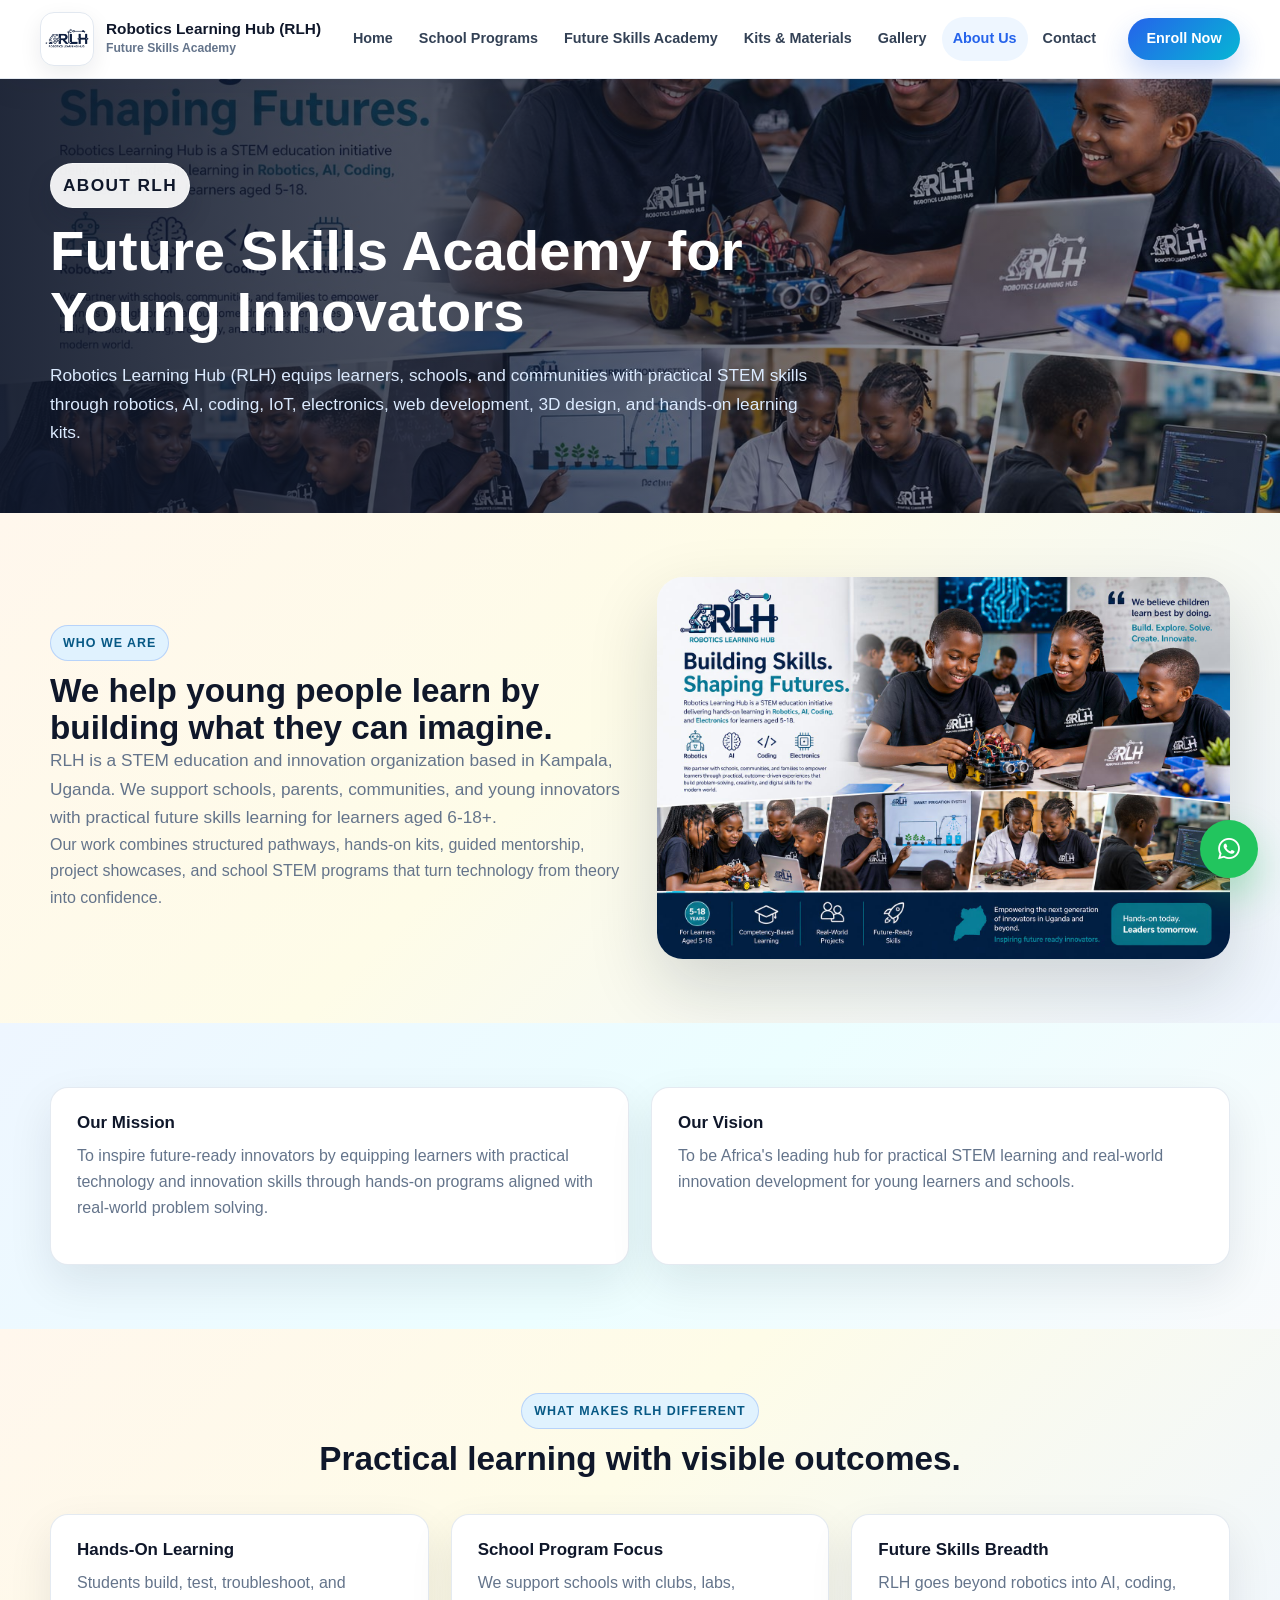
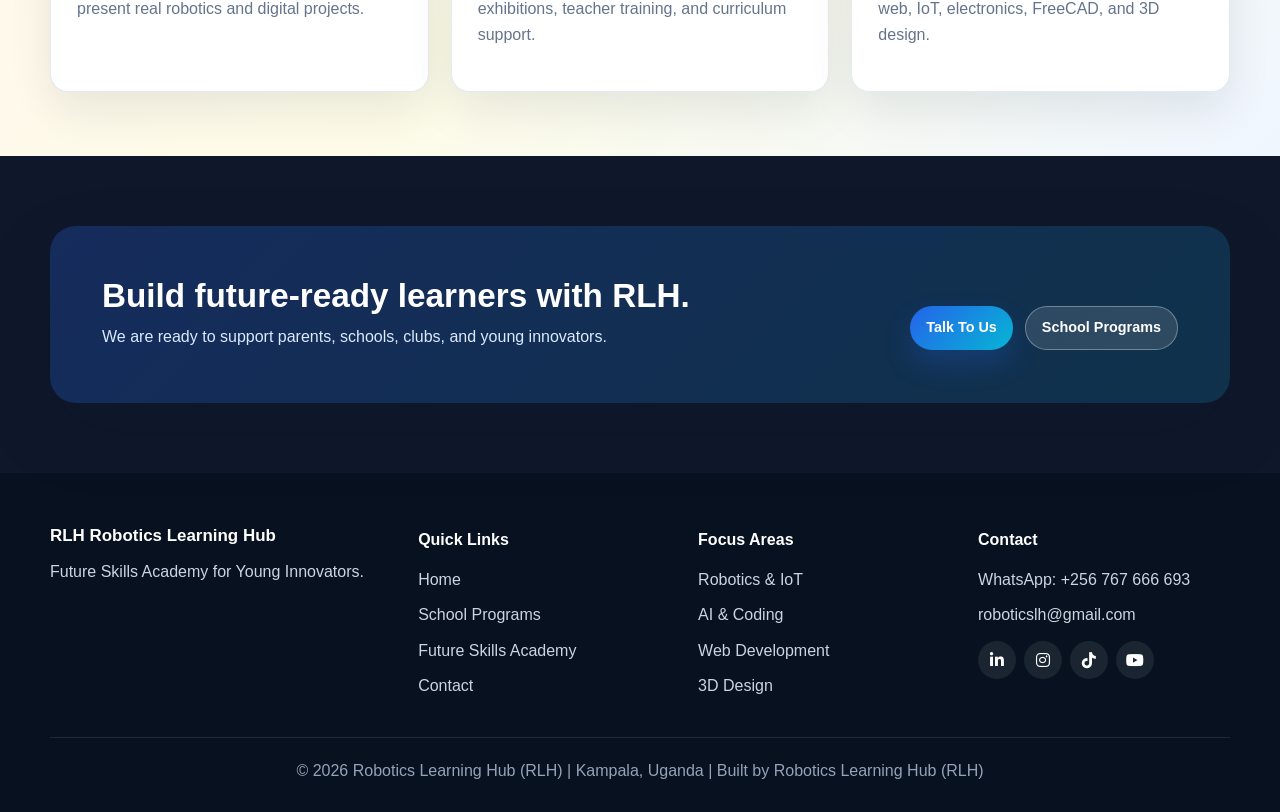
==== commit c6ffa286: "Updated website images and content for better user experience and visual appeal." ====
--- a/about.html
+++ b/about.html
@@ -18,7 +18,7 @@
     <section class="dark-cta reveal"><div class="cta-panel"><div><h2>Build future-ready learners with RLH.</h2><p>We are ready to support parents, schools, clubs, and young innovators.</p></div><div class="button-row"><a href="contact.html" class="btn primary-btn">Talk To Us</a><a href="school-programs.html" class="btn ghost-btn">School Programs</a></div></div></section>
   </main>
   <a href="https://wa.me/256767666693" class="whatsapp-float" target="_blank" rel="noopener noreferrer" aria-label="Chat on WhatsApp"><i class="fa-brands fa-whatsapp" aria-hidden="true"></i></a>
-  <footer class="site-footer"><div class="footer-grid"><div><h3>Robotics Learning Hub (RLH)</h3><p>Future Skills Academy for Young Innovators.</p></div><div><h4>Quick Links</h4><a href="index.html">Home</a><a href="school-programs.html">School Programs</a><a href="programs.html">Future Skills Academy</a><a href="contact.html">Contact</a></div><div><h4>Focus Areas</h4><a href="programs.html">Robotics & IoT</a><a href="programs.html">AI & Coding</a><a href="programs.html">Web Development</a><a href="programs.html">3D Design</a></div><div><h4>Contact</h4><a href="https://wa.me/256767666693" target="_blank" rel="noopener noreferrer">WhatsApp: +256 767 666 693</a><a href="mailto:roboticslh@gmail.com">roboticslh@gmail.com</a><div class="footer-social"><a href="https://www.linkedin.com/company/robotics-learning-hub" target="_blank" rel="noopener noreferrer" aria-label="LinkedIn"><i class="fa-brands fa-linkedin-in" aria-hidden="true"></i></a><a href="https://www.instagram.com/roboticslearninghub?igsh=MTZndnVnenVyejdiOQ==" target="_blank" rel="noopener noreferrer" aria-label="Instagram"><i class="fa-brands fa-instagram" aria-hidden="true"></i></a><a href="https://www.tiktok.com/@roboticslearningh?_r=1&_t=ZS-95N06qeUDLu" target="_blank" rel="noopener noreferrer" aria-label="TikTok"><i class="fa-brands fa-tiktok" aria-hidden="true"></i></a><a href="https://www.youtube.com/@roboticslearningh" target="_blank" rel="noopener noreferrer" aria-label="YouTube"><i class="fa-brands fa-youtube" aria-hidden="true"></i></a></div></div></div><p class="footer-bottom">&copy; 2026 Robotics Learning Hub (RLH) | Kampala, Uganda | Built by Robotics Learning Hub (RLH)</p></footer>
+  <footer class="site-footer"><div class="footer-grid"><div><h3>RLH Robotics Learning Hub</h3><p>Future Skills Academy for Young Innovators.</p></div><div><h4>Quick Links</h4><a href="index.html">Home</a><a href="school-programs.html">School Programs</a><a href="programs.html">Future Skills Academy</a><a href="contact.html">Contact</a></div><div><h4>Focus Areas</h4><a href="programs.html">Robotics & IoT</a><a href="programs.html">AI & Coding</a><a href="programs.html">Web Development</a><a href="programs.html">3D Design</a></div><div><h4>Contact</h4><a href="https://wa.me/256767666693" target="_blank" rel="noopener noreferrer">WhatsApp: +256 767 666 693</a><a href="mailto:roboticslh@gmail.com">roboticslh@gmail.com</a><div class="footer-social"><a href="https://www.linkedin.com/company/robotics-learning-hub" target="_blank" rel="noopener noreferrer" aria-label="LinkedIn"><i class="fa-brands fa-linkedin-in" aria-hidden="true"></i></a><a href="https://www.instagram.com/roboticslearninghub?igsh=MTZndnVnenVyejdiOQ==" target="_blank" rel="noopener noreferrer" aria-label="Instagram"><i class="fa-brands fa-instagram" aria-hidden="true"></i></a><a href="https://www.tiktok.com/@roboticslearningh?_r=1&_t=ZS-95N06qeUDLu" target="_blank" rel="noopener noreferrer" aria-label="TikTok"><i class="fa-brands fa-tiktok" aria-hidden="true"></i></a><a href="https://www.youtube.com/@roboticslearningh" target="_blank" rel="noopener noreferrer" aria-label="YouTube"><i class="fa-brands fa-youtube" aria-hidden="true"></i></a></div></div></div><p class="footer-bottom">&copy; 2026 Robotics Learning Hub (RLH) | Kampala, Uganda | Built by Robotics Learning Hub (RLH)</p></footer>
   <script src="js/script.js"></script>
 </body>
 </html>
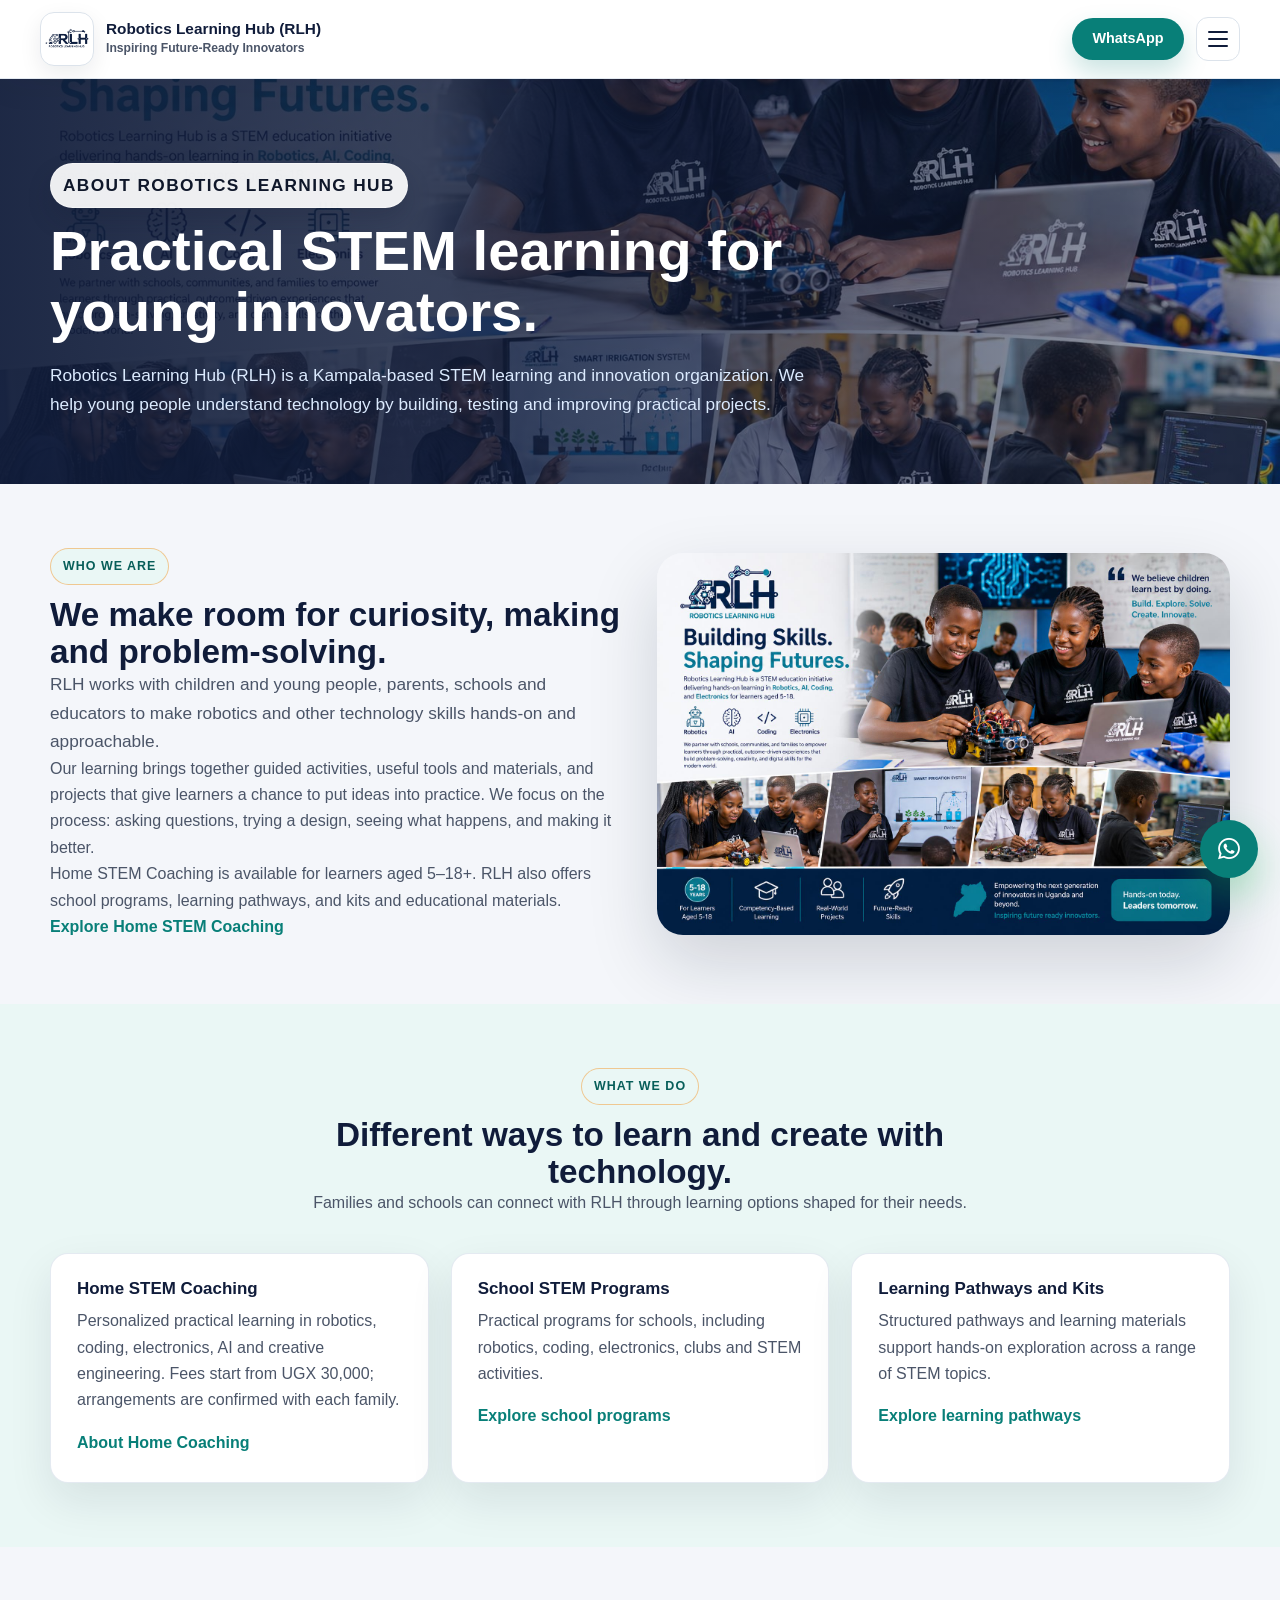
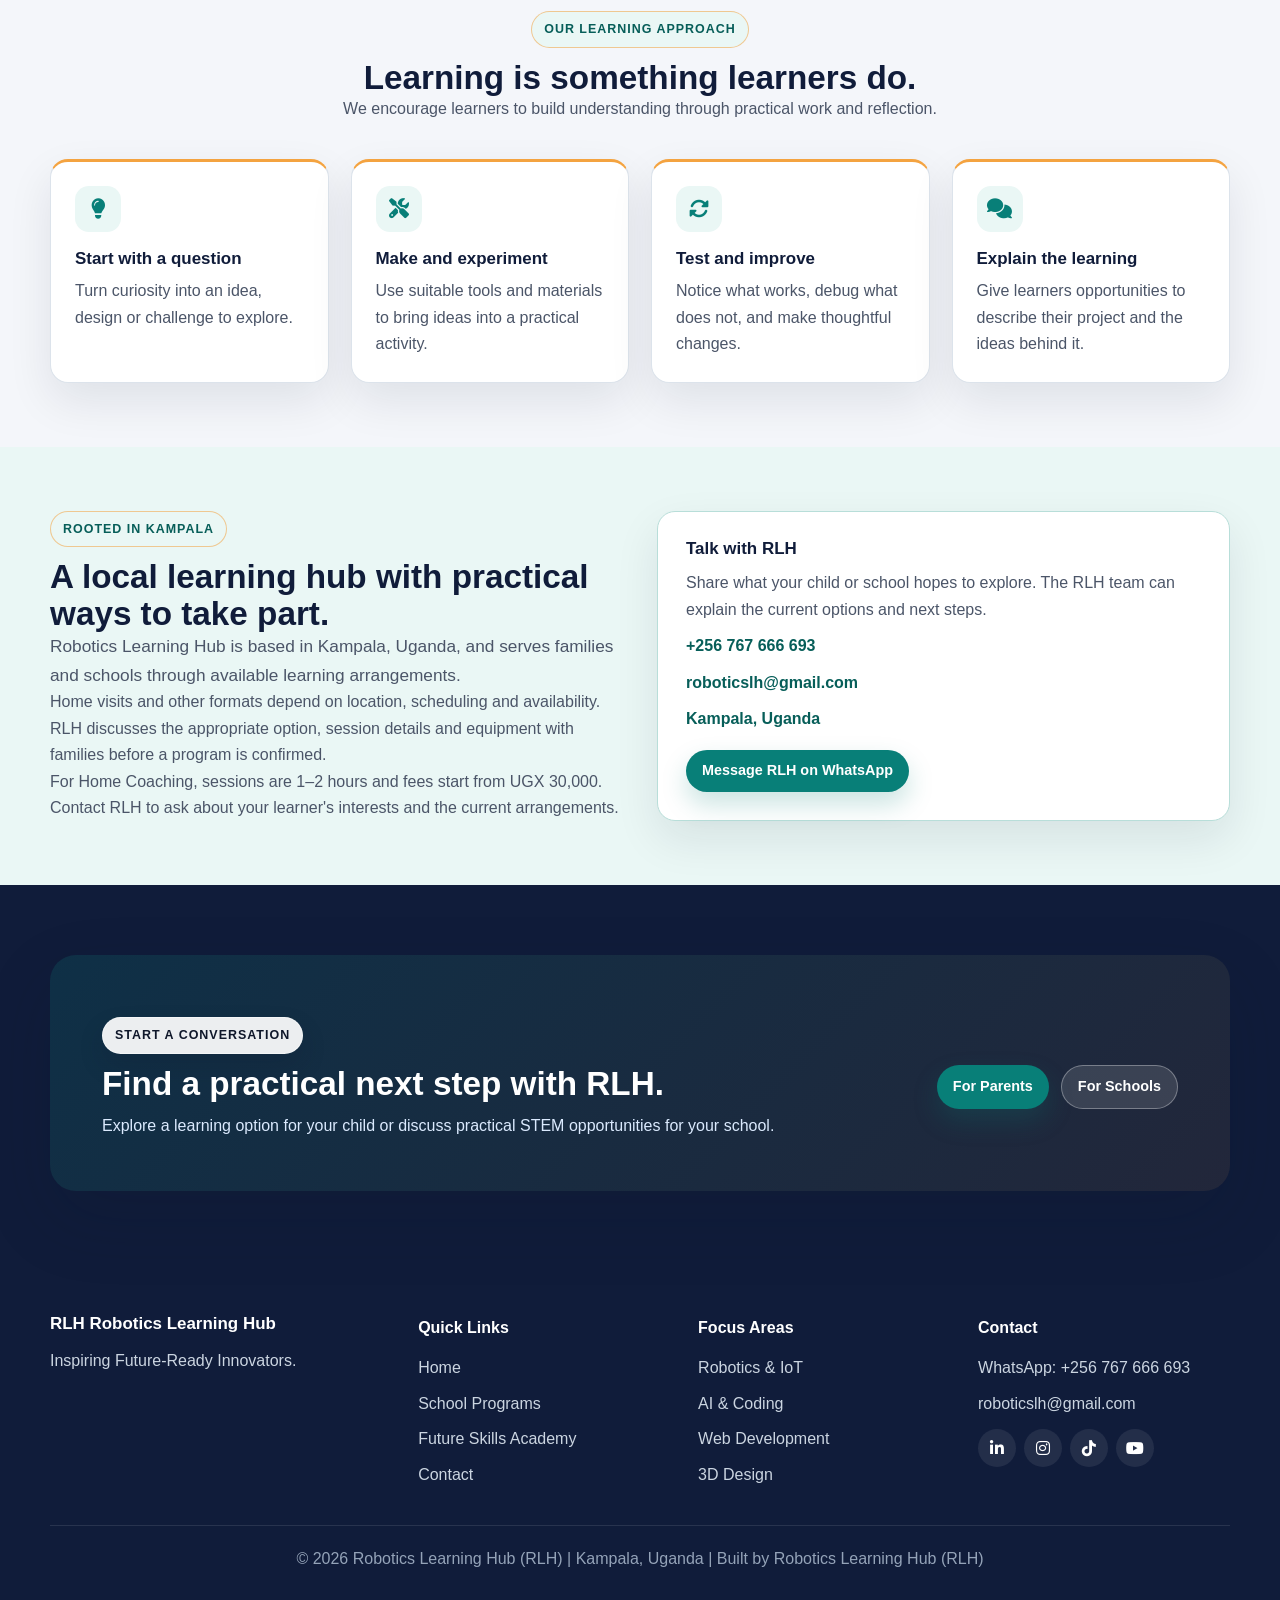
==== commit 7e9024a6: "Updated October 2026" ====
--- a/about.html
+++ b/about.html
@@ -3,22 +3,27 @@
 <head>
   <meta charset="UTF-8" />
   <meta name="viewport" content="width=device-width, initial-scale=1.0" />
+  <meta name="description" content="Meet Robotics Learning Hub in Kampala, Uganda: practical robotics, coding, electronics and AI learning for children, families and schools." />
+  <meta property="og:title" content="About Robotics Learning Hub | RLH Uganda" />
+  <meta property="og:description" content="A Kampala-based STEM learning and innovation organization helping young people learn by building, testing and explaining real projects." />
+  <meta property="og:type" content="website" />
   <title>About Us | Robotics Learning Hub (RLH)</title>
   <link rel="icon" type="image/jpeg" href="images/logo.jpg" />
   <link rel="stylesheet" href="https://cdnjs.cloudflare.com/ajax/libs/font-awesome/6.5.2/css/all.min.css" />
   <link rel="stylesheet" href="css/style.css" />
 </head>
 <body>
-  <header class="site-header"><div class="nav-wrap"><a href="index.html" class="logo-container"><img src="images/logo.jpg" alt="RLH Logo" class="logo" /><span class="brand-text"><strong>Robotics Learning Hub (RLH)</strong><span>Future Skills Academy</span></span></a><nav class="navbar" id="navbar"><a href="index.html">Home</a><a href="school-programs.html">School Programs</a><a href="programs.html">Future Skills Academy</a><a href="kits.html">Kits & Materials</a><a href="gallery.html">Gallery</a><a href="about.html" class="active-link">About Us</a><a href="contact.html">Contact</a></nav><div class="nav-actions"><a href="contact.html" class="btn primary-btn nav-enroll-btn">Enroll Now</a><button class="menu-toggle" id="menu-toggle" type="button" aria-label="Open menu"><span></span><span></span><span></span></button></div></div></header>
+  <header class="site-header"><div class="nav-wrap"><a href="index.html" class="logo-container"><img src="images/logo.jpg" alt="RLH Logo" class="logo" /><span class="brand-text"><strong>Robotics Learning Hub (RLH)</strong><span>Inspiring Future-Ready Innovators</span></span></a><nav class="navbar" id="navbar" aria-label="Primary navigation"><a href="index.html">Home</a><a href="about.html" class="active-link" aria-current="page">About Us</a><a href="home-coaching.html">For Parents</a><a href="school-programs.html">For Schools</a><a href="programs.html#learning-pathways">Learning Pathways</a><a href="student-projects.html">Student Projects</a><a href="kits.html">Kits &amp; Materials</a></nav><div class="nav-actions"><a href="https://wa.me/256767666693" class="btn primary-btn nav-enroll-btn" target="_blank" rel="noopener noreferrer">WhatsApp</a><button class="menu-toggle" id="menu-toggle" type="button" aria-label="Open menu" aria-expanded="false" aria-controls="navbar"><span></span><span></span><span></span></button></div></div></header>
   <main>
-    <section class="page-hero about-hero"><div class="page-hero-content"><p class="eyebrow">About RLH</p><h1>Future Skills Academy for Young Innovators</h1><p>Robotics Learning Hub (RLH) equips learners, schools, and communities with practical STEM skills through robotics, AI, coding, IoT, electronics, web development, 3D design, and hands-on learning kits.</p></div></section>
-    <section class="reveal"><div class="container split"><div><p class="eyebrow">Who We Are</p><h2>We help young people learn by building what they can imagine.</h2><p class="lead">RLH is a STEM education and innovation organization based in Kampala, Uganda. We support schools, parents, communities, and young innovators with practical future skills learning for learners aged 6-18+.</p><p>Our work combines structured pathways, hands-on kits, guided mentorship, project showcases, and school STEM programs that turn technology from theory into confidence.</p></div><div class="school-visual"><img src="images/aboutus.jpg" alt="RLH students learning robotics" loading="lazy" decoding="async" /></div></div></section>
-    <section class="soft-band reveal"><div class="container"><div class="grid grid-2"><article class="mv-card"><h3>Our Mission</h3><p>To inspire future-ready innovators by equipping learners with practical technology and innovation skills through hands-on programs aligned with real-world problem solving.</p></article><article class="mv-card"><h3>Our Vision</h3><p>To be Africa's leading hub for practical STEM learning and real-world innovation development for young learners and schools.</p></article></div></div></section>
-    <section class="reveal"><div class="container"><div class="section-heading"><p class="eyebrow">What Makes RLH Different</p><h2>Practical learning with visible outcomes.</h2></div><div class="grid grid-3"><article class="difference-card"><h3>Hands-On Learning</h3><p>Students build, test, troubleshoot, and present real robotics and digital projects.</p></article><article class="difference-card"><h3>School Program Focus</h3><p>We support schools with clubs, labs, exhibitions, teacher training, and curriculum support.</p></article><article class="difference-card"><h3>Future Skills Breadth</h3><p>RLH goes beyond robotics into AI, coding, web, IoT, electronics, FreeCAD, and 3D design.</p></article></div></div></section>
-    <section class="dark-cta reveal"><div class="cta-panel"><div><h2>Build future-ready learners with RLH.</h2><p>We are ready to support parents, schools, clubs, and young innovators.</p></div><div class="button-row"><a href="contact.html" class="btn primary-btn">Talk To Us</a><a href="school-programs.html" class="btn ghost-btn">School Programs</a></div></div></section>
+    <section class="page-hero about-hero"><div class="page-hero-content"><p class="eyebrow">About Robotics Learning Hub</p><h1>Practical STEM learning for young innovators.</h1><p>Robotics Learning Hub (RLH) is a Kampala-based STEM learning and innovation organization. We help young people understand technology by building, testing and improving practical projects.</p></div></section>
+    <section class="reveal"><div class="container split"><div><p class="eyebrow">Who we are</p><h2>We make room for curiosity, making and problem-solving.</h2><p class="lead">RLH works with children and young people, parents, schools and educators to make robotics and other technology skills hands-on and approachable.</p><p>Our learning brings together guided activities, useful tools and materials, and projects that give learners a chance to put ideas into practice. We focus on the process: asking questions, trying a design, seeing what happens, and making it better.</p><p>Home STEM Coaching is available for learners aged 5–18+. RLH also offers school programs, learning pathways, and kits and educational materials.</p><a href="home-coaching.html" class="text-link">Explore Home STEM Coaching</a></div><div class="school-visual"><img src="images/aboutus.jpg" alt="Young learners taking part in a practical RLH STEM activity" loading="lazy" decoding="async" /></div></div></section>
+    <section class="soft-band reveal"><div class="container"><div class="section-heading"><p class="eyebrow">What we do</p><h2>Different ways to learn and create with technology.</h2><p>Families and schools can connect with RLH through learning options shaped for their needs.</p></div><div class="grid grid-3"><article class="difference-card"><h3>Home STEM Coaching</h3><p>Personalized practical learning in robotics, coding, electronics, AI and creative engineering. Fees start from UGX 30,000; arrangements are confirmed with each family.</p><a href="home-coaching.html" class="text-link">About Home Coaching</a></article><article class="difference-card"><h3>School STEM Programs</h3><p>Practical programs for schools, including robotics, coding, electronics, clubs and STEM activities.</p><a href="school-programs.html" class="text-link">Explore school programs</a></article><article class="difference-card"><h3>Learning Pathways and Kits</h3><p>Structured pathways and learning materials support hands-on exploration across a range of STEM topics.</p><a href="programs.html#learning-pathways" class="text-link">Explore learning pathways</a></article></div></div></section>
+    <section class="reveal"><div class="container"><div class="section-heading"><p class="eyebrow">Our learning approach</p><h2>Learning is something learners do.</h2><p>We encourage learners to build understanding through practical work and reflection.</p></div><div class="grid grid-4"><article class="about-principle"><span class="icon"><i class="fa-solid fa-lightbulb" aria-hidden="true"></i></span><h3>Start with a question</h3><p>Turn curiosity into an idea, design or challenge to explore.</p></article><article class="about-principle"><span class="icon"><i class="fa-solid fa-screwdriver-wrench" aria-hidden="true"></i></span><h3>Make and experiment</h3><p>Use suitable tools and materials to bring ideas into a practical activity.</p></article><article class="about-principle"><span class="icon"><i class="fa-solid fa-rotate" aria-hidden="true"></i></span><h3>Test and improve</h3><p>Notice what works, debug what does not, and make thoughtful changes.</p></article><article class="about-principle"><span class="icon"><i class="fa-solid fa-comments" aria-hidden="true"></i></span><h3>Explain the learning</h3><p>Give learners opportunities to describe their project and the ideas behind it.</p></article></div></div></section>
+    <section class="soft-band reveal"><div class="container split"><div><p class="eyebrow">Rooted in Kampala</p><h2>A local learning hub with practical ways to take part.</h2><p class="lead">Robotics Learning Hub is based in Kampala, Uganda, and serves families and schools through available learning arrangements.</p><p>Home visits and other formats depend on location, scheduling and availability. RLH discusses the appropriate option, session details and equipment with families before a program is confirmed.</p><p>For Home Coaching, sessions are 1–2 hours and fees start from UGX 30,000. Contact RLH to ask about your learner's interests and the current arrangements.</p></div><div class="about-contact-card"><h3>Talk with RLH</h3><p>Share what your child or school hopes to explore. The RLH team can explain the current options and next steps.</p><a href="tel:+256767666693">+256 767 666 693</a><a href="mailto:roboticslh@gmail.com">roboticslh@gmail.com</a><span>Kampala, Uganda</span><div class="button-row"><a href="https://wa.me/256767666693?text=Hello%20Robotics%20Learning%20Hub%2C%20I%20would%20like%20to%20learn%20more%20about%20your%20STEM%20programs." class="btn primary-btn" target="_blank" rel="noopener noreferrer">Message RLH on WhatsApp</a></div></div></div></section>
+    <section class="dark-cta reveal"><div class="cta-panel"><div><p class="eyebrow">Start a conversation</p><h2>Find a practical next step with RLH.</h2><p>Explore a learning option for your child or discuss practical STEM opportunities for your school.</p></div><div class="button-row"><a href="home-coaching.html" class="btn primary-btn">For Parents</a><a href="school-programs.html" class="btn ghost-btn">For Schools</a></div></div></section>
   </main>
   <a href="https://wa.me/256767666693" class="whatsapp-float" target="_blank" rel="noopener noreferrer" aria-label="Chat on WhatsApp"><i class="fa-brands fa-whatsapp" aria-hidden="true"></i></a>
-  <footer class="site-footer"><div class="footer-grid"><div><h3>RLH Robotics Learning Hub</h3><p>Future Skills Academy for Young Innovators.</p></div><div><h4>Quick Links</h4><a href="index.html">Home</a><a href="school-programs.html">School Programs</a><a href="programs.html">Future Skills Academy</a><a href="contact.html">Contact</a></div><div><h4>Focus Areas</h4><a href="programs.html">Robotics & IoT</a><a href="programs.html">AI & Coding</a><a href="programs.html">Web Development</a><a href="programs.html">3D Design</a></div><div><h4>Contact</h4><a href="https://wa.me/256767666693" target="_blank" rel="noopener noreferrer">WhatsApp: +256 767 666 693</a><a href="mailto:roboticslh@gmail.com">roboticslh@gmail.com</a><div class="footer-social"><a href="https://www.linkedin.com/company/robotics-learning-hub" target="_blank" rel="noopener noreferrer" aria-label="LinkedIn"><i class="fa-brands fa-linkedin-in" aria-hidden="true"></i></a><a href="https://www.instagram.com/roboticslearninghub?igsh=MTZndnVnenVyejdiOQ==" target="_blank" rel="noopener noreferrer" aria-label="Instagram"><i class="fa-brands fa-instagram" aria-hidden="true"></i></a><a href="https://www.tiktok.com/@roboticslearningh?_r=1&_t=ZS-95N06qeUDLu" target="_blank" rel="noopener noreferrer" aria-label="TikTok"><i class="fa-brands fa-tiktok" aria-hidden="true"></i></a><a href="https://www.youtube.com/@roboticslearningh" target="_blank" rel="noopener noreferrer" aria-label="YouTube"><i class="fa-brands fa-youtube" aria-hidden="true"></i></a></div></div></div><p class="footer-bottom">&copy; 2026 Robotics Learning Hub (RLH) | Kampala, Uganda | Built by Robotics Learning Hub (RLH)</p></footer>
+  <footer class="site-footer"><div class="footer-grid"><div><h3>RLH Robotics Learning Hub</h3><p>Inspiring Future-Ready Innovators.</p></div><div><h4>Quick Links</h4><a href="index.html">Home</a><a href="school-programs.html">School Programs</a><a href="programs.html">Future Skills Academy</a><a href="contact.html">Contact</a></div><div><h4>Focus Areas</h4><a href="programs.html">Robotics & IoT</a><a href="programs.html">AI & Coding</a><a href="programs.html">Web Development</a><a href="programs.html">3D Design</a></div><div><h4>Contact</h4><a href="https://wa.me/256767666693" target="_blank" rel="noopener noreferrer">WhatsApp: +256 767 666 693</a><a href="mailto:roboticslh@gmail.com">roboticslh@gmail.com</a><div class="footer-social"><a href="https://www.linkedin.com/company/robotics-learning-hub" target="_blank" rel="noopener noreferrer" aria-label="LinkedIn"><i class="fa-brands fa-linkedin-in" aria-hidden="true"></i></a><a href="https://www.instagram.com/roboticslearninghub?igsh=MTZndnVnenVyejdiOQ==" target="_blank" rel="noopener noreferrer" aria-label="Instagram"><i class="fa-brands fa-instagram" aria-hidden="true"></i></a><a href="https://www.tiktok.com/@roboticslearningh?_r=1&_t=ZS-95N06qeUDLu" target="_blank" rel="noopener noreferrer" aria-label="TikTok"><i class="fa-brands fa-tiktok" aria-hidden="true"></i></a><a href="https://www.youtube.com/@roboticslearningh" target="_blank" rel="noopener noreferrer" aria-label="YouTube"><i class="fa-brands fa-youtube" aria-hidden="true"></i></a></div></div></div><p class="footer-bottom">&copy; 2026 Robotics Learning Hub (RLH) | Kampala, Uganda | Built by Robotics Learning Hub (RLH)</p></footer>
   <script src="js/script.js"></script>
 </body>
 </html>
--- a/css/style.css
+++ b/css/style.css
@@ -2,16 +2,17 @@
    RLH Future Skills Academy
 ========================= */
 :root {
-  --navy: #0f172a;
-  --navy-soft: #17213a;
-  --blue: #2563eb;
-  --cyan: #06b6d4;
-  --sky: #e0f2fe;
-  --bg: #f8fafc;
+  --navy: #101c3a;
+  --navy-soft: #101c3a;
+  --blue: #087f78;
+  --cyan: #087f78;
+  --orange: #f4a340;
+  --sky: #eaf7f5;
+  --bg: #f4f6fa;
   --card: #ffffff;
   --text: #1e293b;
-  --muted: #64748b;
-  --line: #e2e8f0;
+  --muted: #4b5568;
+  --line: #dce3eb;
   --shadow: 0 18px 45px rgba(15, 23, 42, 0.09);
   --shadow-lg: 0 28px 70px rgba(15, 23, 42, 0.16);
   --radius: 18px;
@@ -1515,6 +1516,113 @@
   text-align: center;
 }
 
+/* Parent-first homepage and Home STEM Coaching */
+.home-coaching-feature { background: #fff; }
+.coaching-visual { min-height: 340px; overflow: hidden; border-radius: var(--radius); background: linear-gradient(135deg, #dbeafe, #cffafe); box-shadow: var(--shadow); }
+.coaching-visual img { width: 100%; height: 100%; min-height: 340px; object-fit: cover; }
+.feature-list { display: grid; grid-template-columns: repeat(2, minmax(0, 1fr)); gap: 10px 20px; margin: 22px 0; padding-left: 20px; color: var(--text); }
+.feature-list li::marker { color: var(--blue); }
+.coaching-hero { background-image: linear-gradient(90deg, rgba(8, 17, 31, .92), rgba(8, 17, 31, .62)), url('../images/Students-building.jpg'); background-position: center; background-size: cover; }
+.coaching-hero .page-hero-content { max-width: 850px; }
+.coaching-hero h1, .coaching-hero p:not(.eyebrow) { color: #fff; }
+.review-note { margin-top: 18px; padding: 14px 16px; border-left: 4px solid var(--cyan); border-radius: 0 10px 10px 0; background: #eff6ff; }
+.coaching-facts { display: grid; grid-template-columns: repeat(3, minmax(0, 1fr)); gap: 12px; margin-top: 22px; }
+.coaching-facts span { padding: 14px; border: 1px solid var(--line); border-radius: 12px; background: #fff; color: var(--text); }
+.coaching-facts strong { display: block; color: var(--muted); font-size: .8rem; }
+.fee-highlight { display: inline-flex; align-items: center; margin-top: 18px; padding: 14px 20px; border-radius: 12px; background: var(--blue); color: #fff; font-size: 1.12rem; box-shadow: 0 10px 24px rgba(37, 99, 235, .22); }
+.fee-highlight strong { color: inherit; }
+.pathway-summary-card { padding: 24px; border: 1px solid var(--line); border-radius: var(--radius); background: #fff; box-shadow: 0 10px 26px rgba(15, 23, 42, .05); }
+.pathway-summary-card h3 { margin-bottom: 10px; }
+.pathway-summary-card p { min-height: 78px; margin-bottom: 14px; }
+.centered-actions { justify-content: center; margin-top: 26px; }
+.coaching-project { overflow: hidden; }
+.coaching-project img { width: 100%; height: 300px; object-fit: cover; }
+.faq-list { max-width: 900px; margin: 0 auto; }
+.faq-list details { margin-bottom: 12px; padding: 0 20px; border: 1px solid var(--line); border-radius: 14px; background: #fff; box-shadow: 0 8px 22px rgba(15, 23, 42, .04); }
+.faq-list summary { min-height: 58px; display: flex; align-items: center; justify-content: space-between; gap: 16px; color: var(--navy); font-weight: 800; cursor: pointer; list-style: none; }
+.faq-list summary::-webkit-details-marker { display: none; }
+.faq-list summary::after { content: "+"; color: var(--blue); font-size: 1.4rem; }
+.faq-list details[open] summary::after { content: "−"; }
+.faq-list details p { padding: 0 0 18px; }
+.faq-list summary:focus-visible { outline: 3px solid var(--cyan); outline-offset: 3px; }
+.menu-toggle:focus-visible, a:focus-visible, button:focus-visible { outline: 3px solid var(--cyan); outline-offset: 3px; }
+
+/* RLH brand palette: navy, teal, soft neutrals, and restrained orange accents. */
+body { background: #fff; color: #1e293b; }
+h1, h2, h3 { color: #101c3a; }
+.eyebrow, .section-eyebrow { background: #eaf7f5; border-color: rgba(244, 163, 64, .55); color: #075e59; }
+.navbar a { color: #26334c; }
+.navbar a:hover, .navbar a.active-link { background: #eaf7f5; color: #087f78; }
+.btn.primary-btn { background: #087f78; color: #fff; box-shadow: 0 12px 26px rgba(8, 127, 120, .22); }
+.btn.primary-btn:hover { background: #066b66; box-shadow: 0 16px 30px rgba(8, 127, 120, .26); }
+.text-link, .navbar a.active-link { color: #087f78; }
+.hero { background: #101c3a; }
+.hero-overlay { background: linear-gradient(90deg, rgba(16, 28, 58, .96), rgba(16, 28, 58, .78), rgba(16, 28, 58, .42)), linear-gradient(0deg, rgba(16, 28, 58, .42), rgba(16, 28, 58, .12)); }
+.page-hero { background-color: #101c3a; }
+.page-hero::before { background: linear-gradient(90deg, rgba(16, 28, 58, .94), rgba(16, 28, 58, .76), rgba(16, 28, 58, .38)); }
+.soft-band, .school-showcase, .stats-section { background: #eaf7f5; }
+main > section:nth-of-type(even):not(.hero):not(.page-hero):not(.dark-cta):not(.soft-band) { background: #f4f6fa; }
+.dark-cta, .site-footer { background: #101c3a; }
+.cta-panel { background: linear-gradient(135deg, rgba(8, 127, 120, .2), rgba(244, 163, 64, .08)), #101c3a; }
+.icon { background: #eaf7f5; color: #087f78; }
+.pathway-summary-card, .coaching-visual { background-color: #eaf7f5; }
+.fee-highlight { background: #087f78; color: #fff; }
+.site-footer a:hover { color: #f4a340; }
+.footer-social a:hover { background: #087f78; color: #fff; }
+.badge { border-color: rgba(8, 127, 120, .22); background: #eaf7f5; color: #075e59; }
+.badge.alt { border-color: rgba(244, 163, 64, .42); background: #fff6e9; color: #774b13; }
+.testimonial-card { border-top: 3px solid #f4a340; }
+.faq-list details[open] { border-color: #087f78; }
+.whatsapp-float { background: #087f78; }
+.form-message.success, .cart-feedback { color: #087f78; }
+.add-to-cart-btn.is-added, .inventory-add-btn.is-added { background: #087f78; }
+.add-to-cart-btn.is-added, .inventory-add-btn.is-added { color: #fff; box-shadow: 0 14px 28px rgba(8, 127, 120, .22); }
+.highlight-card:nth-child(3n + 1), .why-card:nth-child(3n + 1), .option-card:nth-child(3n + 1), .school-feature-card:nth-child(3n + 1), .program-card:nth-child(3n + 1),
+.highlight-card:nth-child(3n + 2), .why-card:nth-child(3n + 2), .option-card:nth-child(3n + 2), .school-feature-card:nth-child(3n + 2), .program-card:nth-child(3n + 2),
+.highlight-card:nth-child(3n), .why-card:nth-child(3n), .option-card:nth-child(3n), .school-feature-card:nth-child(3n), .program-card:nth-child(3n) { background: #fff; }
+.pathway-journey-card { background: #fff; }
+.pathway-enroll-link, .pathway-enroll-link:hover { background: #087f78; color: #fff; border-color: #087f78; }
+.journey-program-card .program-card-buttons .primary-btn,
+.journey-program-card .program-card-buttons .primary-btn:hover { background: #087f78; color: #fff; }
+.program-facts span.next-level { background: #eaf7f5; border-color: #b8ded9; color: #174c49; box-shadow: none; }
+.program-facts span.next-level strong { color: #174c49; }
+.inventory-preview, .inventory-item { background: #f4f6fa; border-color: #dce3eb; }
+.inventory-item:hover, .inventory-item.is-active { border-color: #087f78; background: #eaf7f5; }
+.program-facts span { background: #f4f6fa; border-color: #dce3eb; color: #344054; }
+.contact-image-card img { border-color: #eaf7f5; }
+.coaching-hero { background-image: linear-gradient(90deg, rgba(16, 28, 58, .92), rgba(16, 28, 58, .68)), url('../images/Students-building.jpg'); }
+.about-principle { padding: 24px; border: 1px solid #dce3eb; border-top: 3px solid #f4a340; border-radius: var(--radius); background: #fff; box-shadow: var(--shadow); }
+.about-principle h3 { margin-bottom: 10px; }
+.about-contact-card { padding: 28px; border: 1px solid #b8ded9; border-radius: var(--radius); background: #fff; box-shadow: var(--shadow); }
+.about-contact-card h3 { margin-bottom: 12px; }
+.about-contact-card > a, .about-contact-card > span { display: block; margin-top: 10px; color: #075e59; font-weight: 800; }
+.about-contact-card .button-row { margin-top: 18px; }
+.projects-hero { background-image: url('../images/exhibition.jpg'); }
+.project-carousel-controls { display: flex; justify-content: flex-end; gap: 10px; margin: 0 0 14px; }
+.carousel-button { min-width: 46px; min-height: 44px; padding: 9px 14px; border: 1px solid #087f78; border-radius: 999px; background: #fff; color: #075e59; font-weight: 800; cursor: pointer; }
+.carousel-button:hover { background: #eaf7f5; }
+.carousel-pause { min-width: 150px; }
+.carousel-button:focus-visible, .project-carousel:focus-visible { outline: 3px solid #f4a340; outline-offset: 3px; }
+.project-carousel { display: flex; gap: 18px; overflow-x: auto; padding: 4px 4px 18px; scroll-snap-type: x mandatory; scroll-padding-inline: 4px; scrollbar-color: #087f78 #eaf7f5; scrollbar-width: thin; overscroll-behavior-inline: contain; }
+.project-showcase-card { flex: 0 0 clamp(260px, 31vw, 350px); overflow: hidden; border: 1px solid #dce3eb; border-top: 3px solid #f4a340; border-radius: var(--radius); background: #fff; box-shadow: var(--shadow); scroll-snap-align: start; }
+.project-showcase-card img { width: 100%; height: 220px; object-fit: cover; background: #eaf7f5; }
+.project-showcase-card .card-pad { padding: 20px; }
+.project-showcase-card h3 { margin: 7px 0 10px; }
+.project-showcase-card p { margin: 0; }
+.project-category { color: #075e59; font-size: .78rem; font-weight: 900; letter-spacing: .04em; text-transform: uppercase; }
+.carousel-help { margin-top: 8px; color: #4b5568; font-size: .9rem; text-align: center; }
+[data-project-pause][hidden] { display: none; }
+@media (max-width: 720px) {
+  .project-showcase-card { flex-basis: min(82vw, 340px); }
+  .project-showcase-card img { height: 200px; }
+  .project-carousel-controls { justify-content: center; }
+}
+@media (max-width: 720px) {
+  .feature-list { grid-template-columns: 1fr; }
+  .coaching-visual, .coaching-visual img { min-height: 240px; }
+  .coaching-facts { grid-template-columns: 1fr; }
+}
+
 /* Motion */
 .reveal {
   opacity: 1;
@@ -1543,7 +1651,7 @@
 }
 
 /* Responsive */
-@media (max-width: 1120px) {
+@media (max-width: 1320px) {
   .navbar {
     position: absolute;
     top: calc(100% + 10px);
